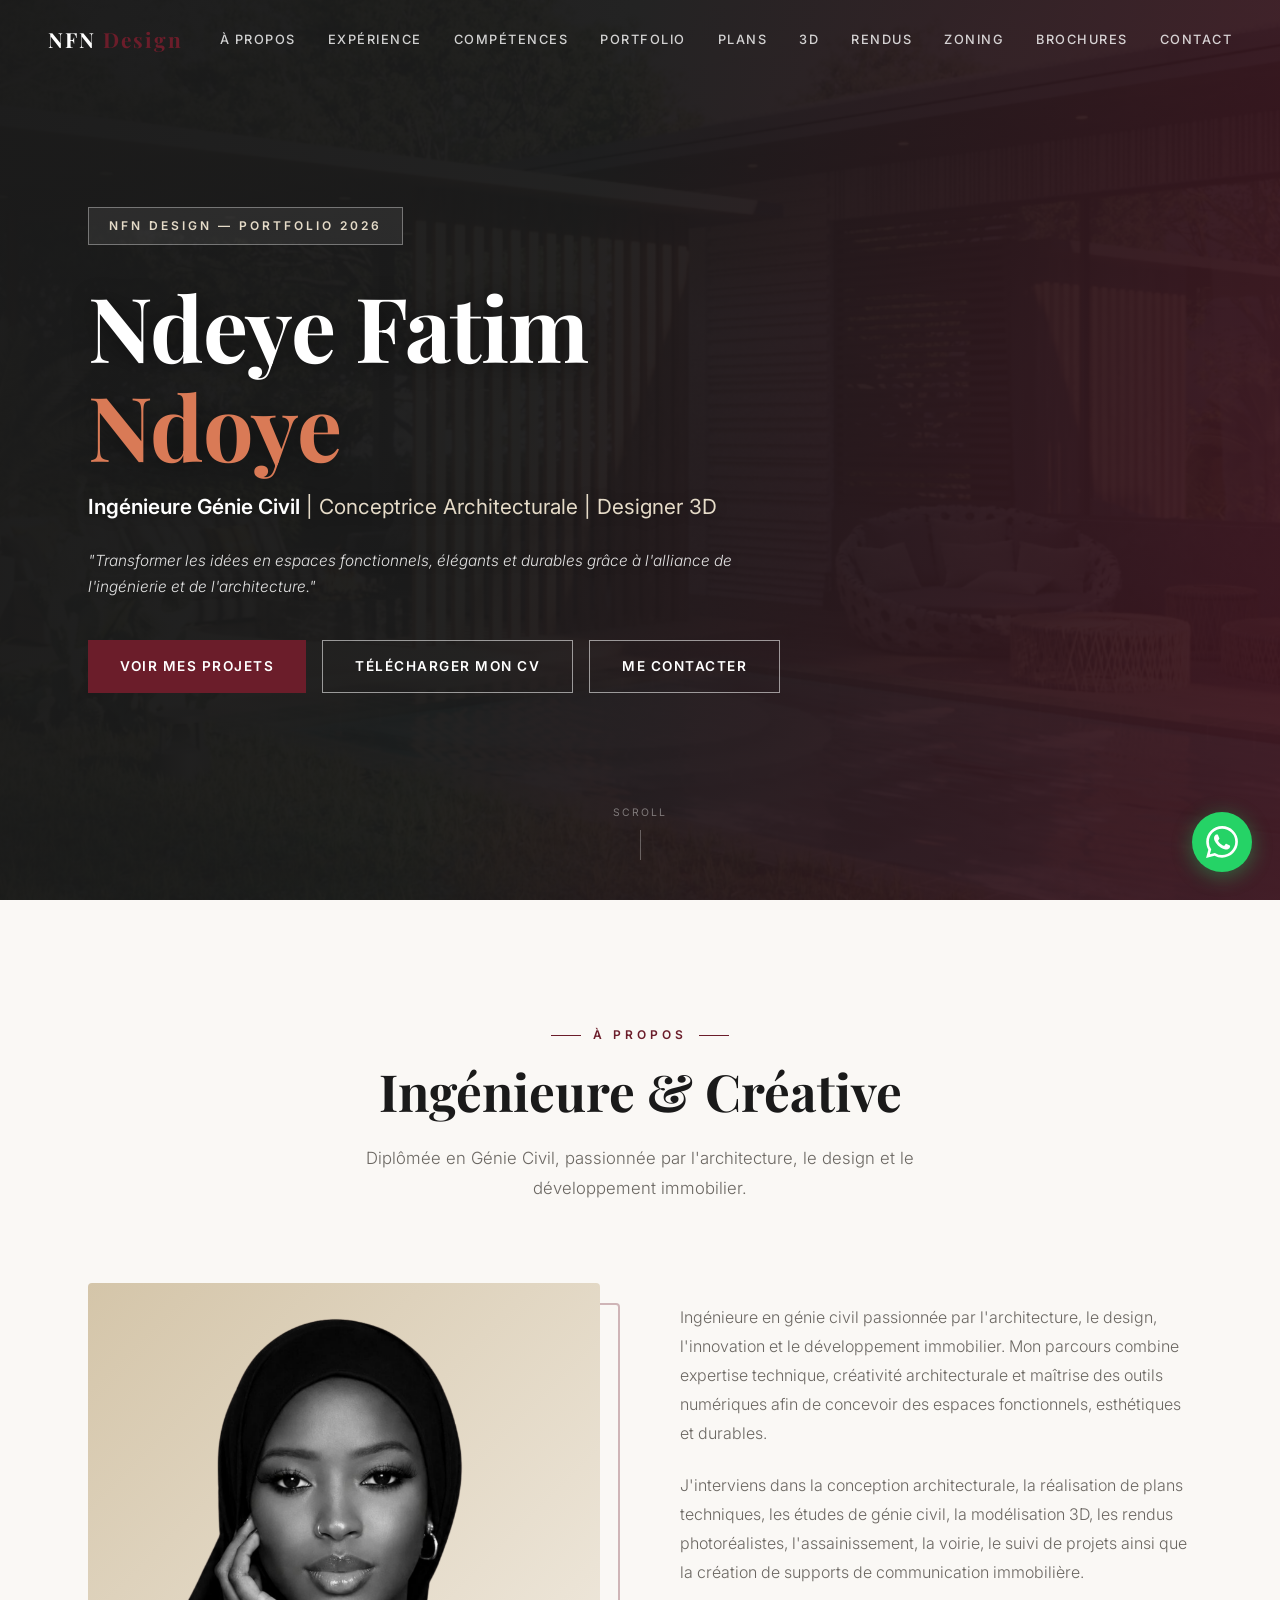
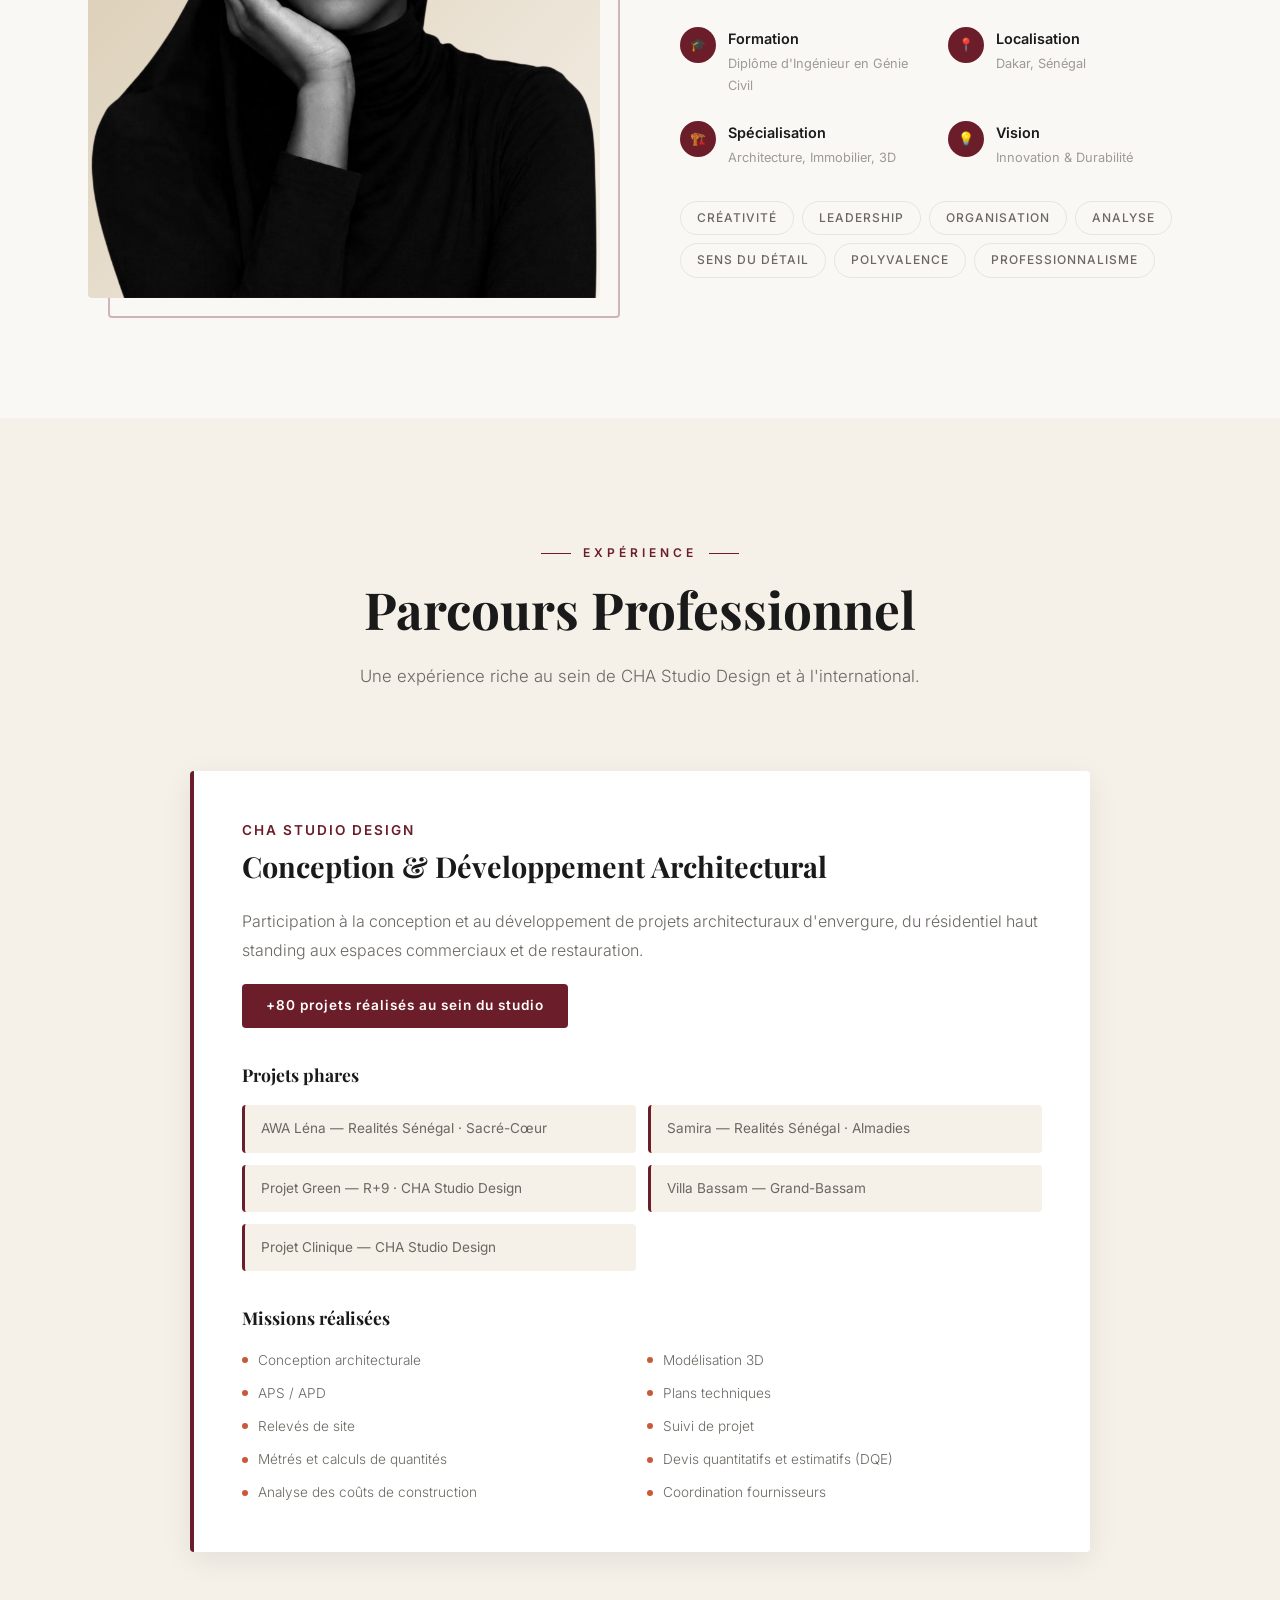
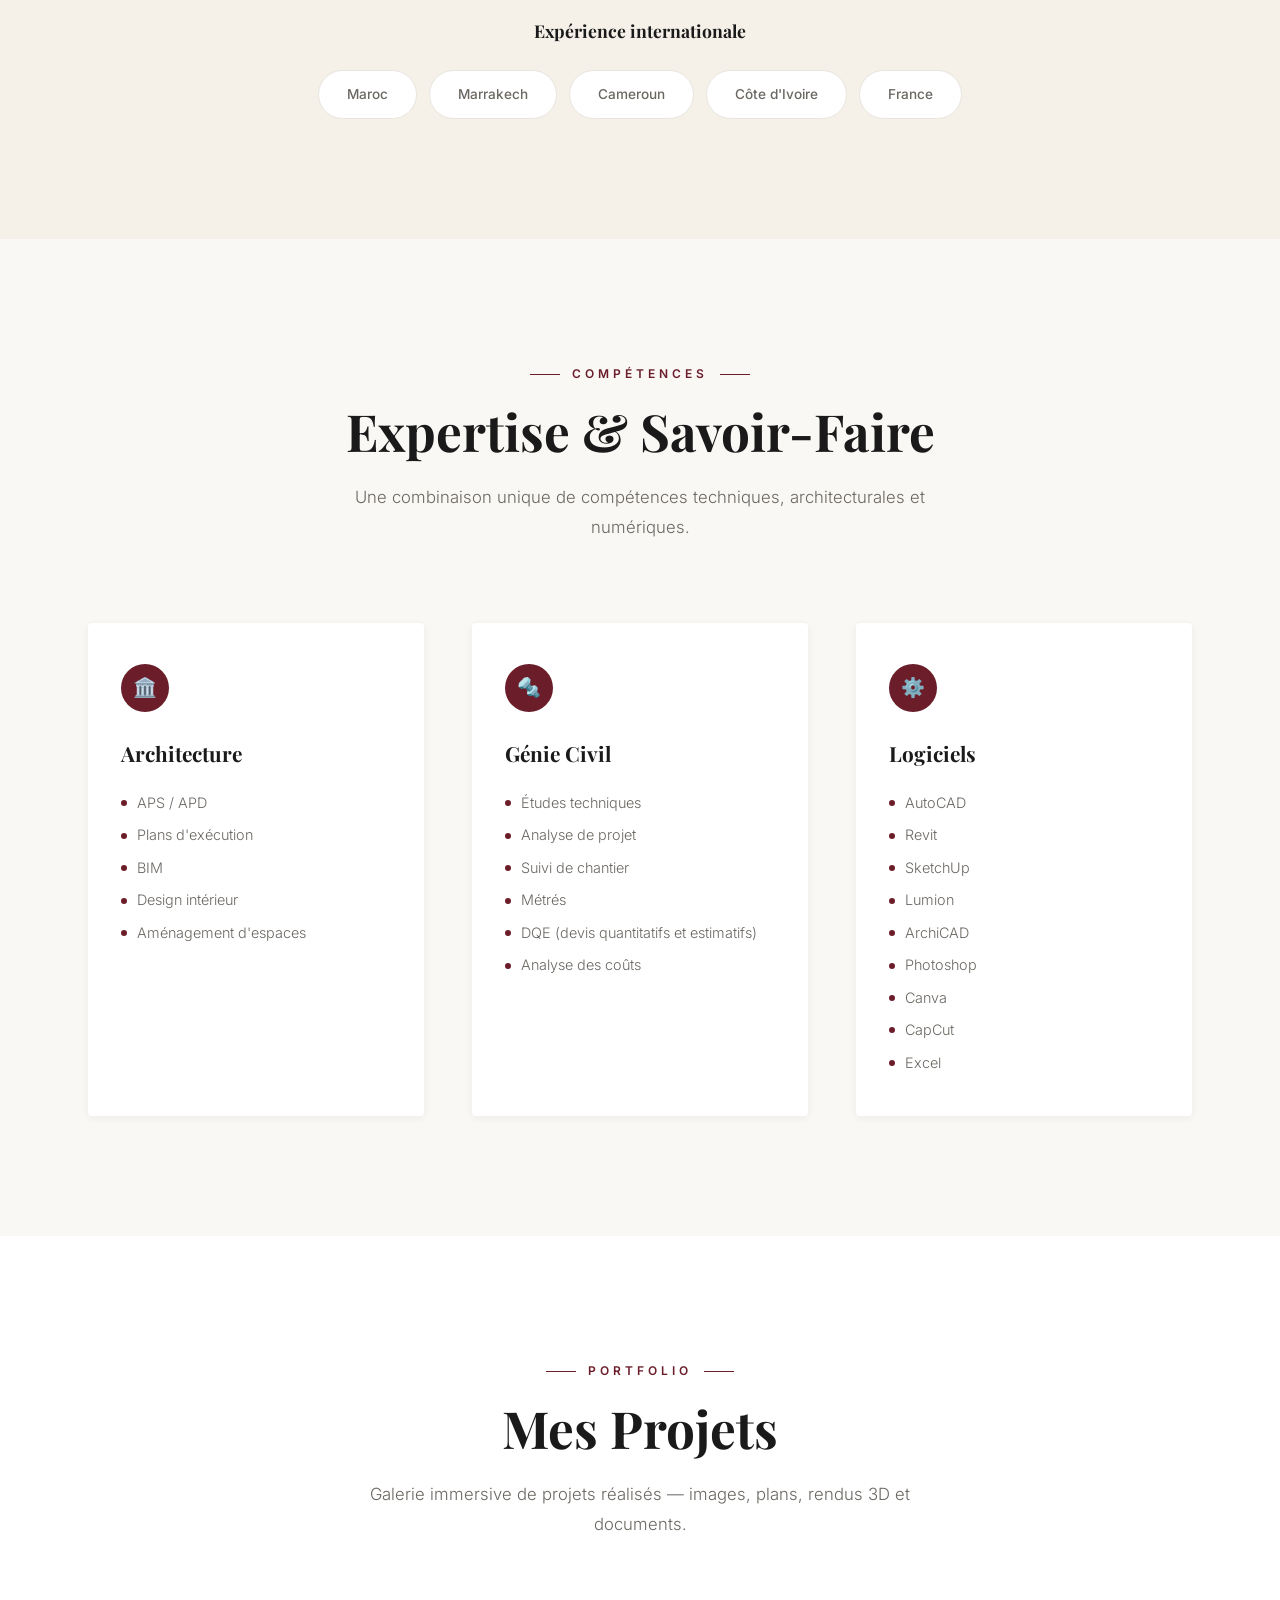
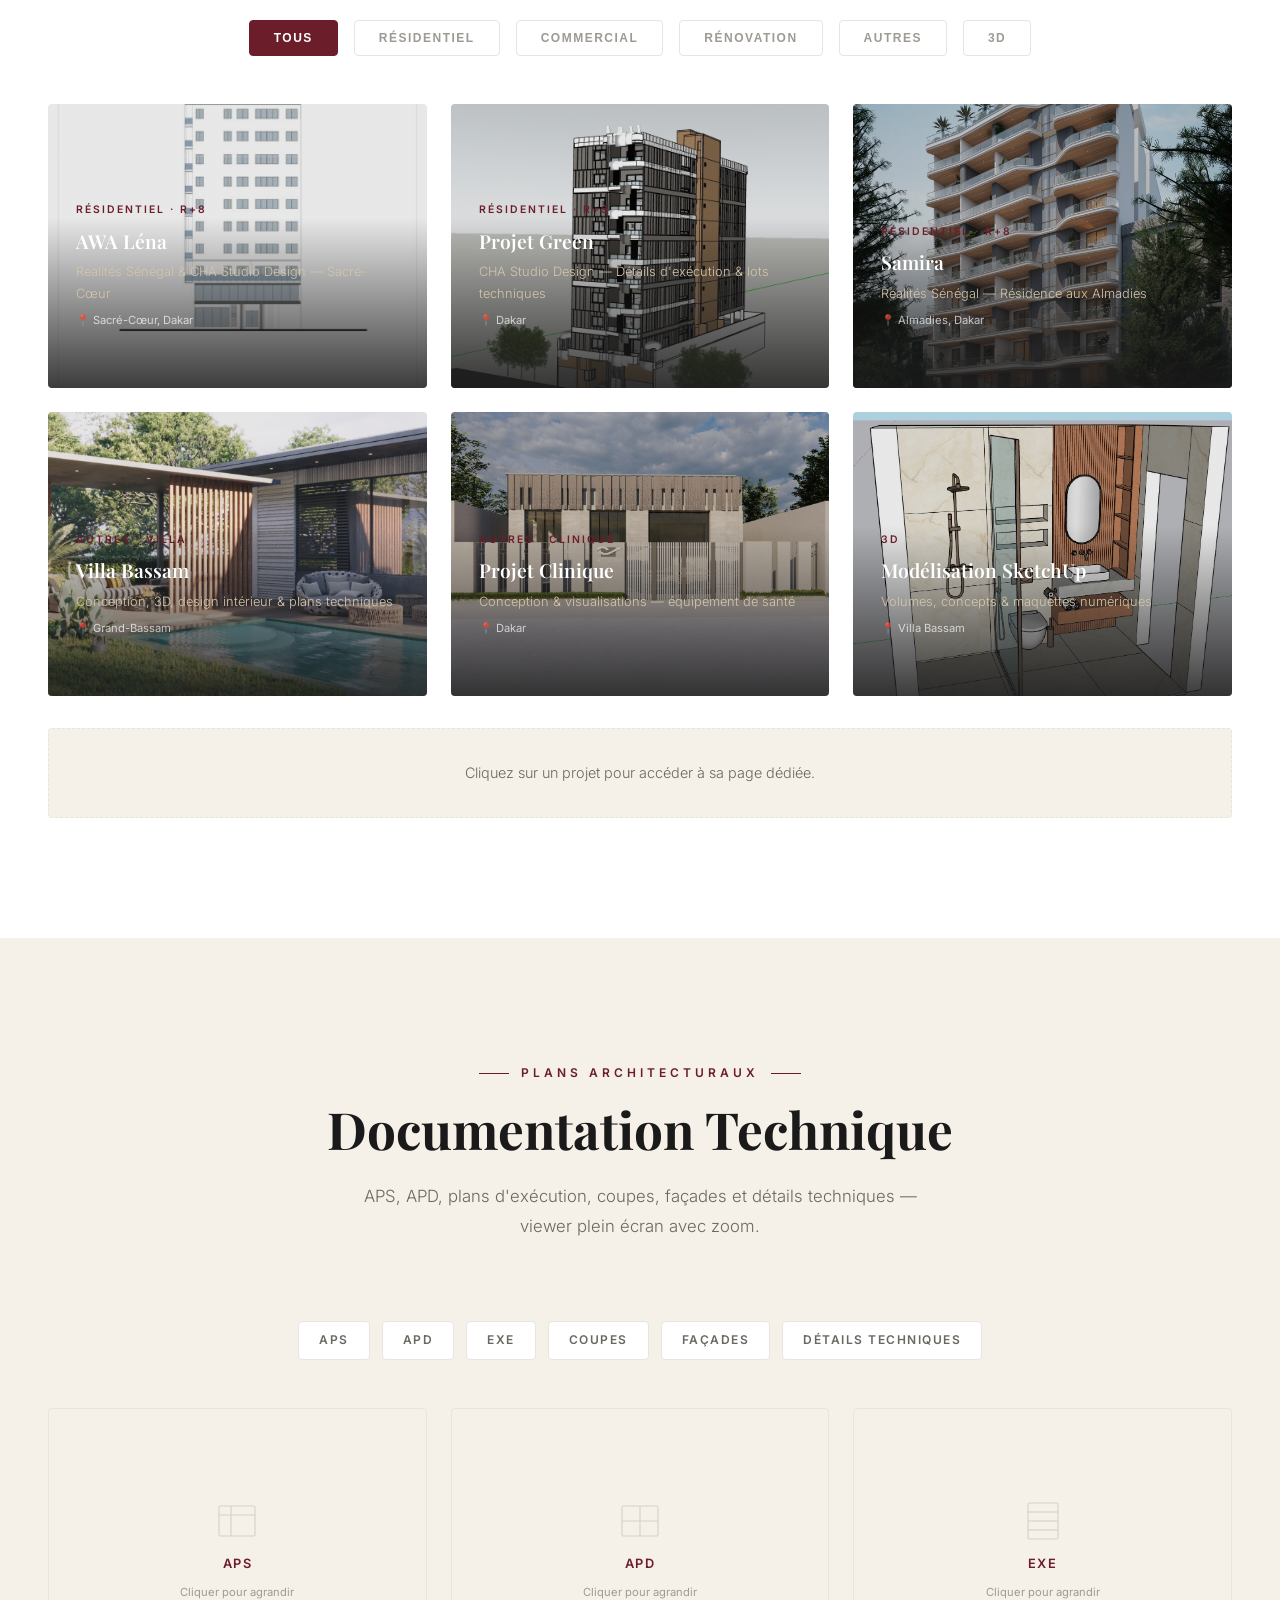
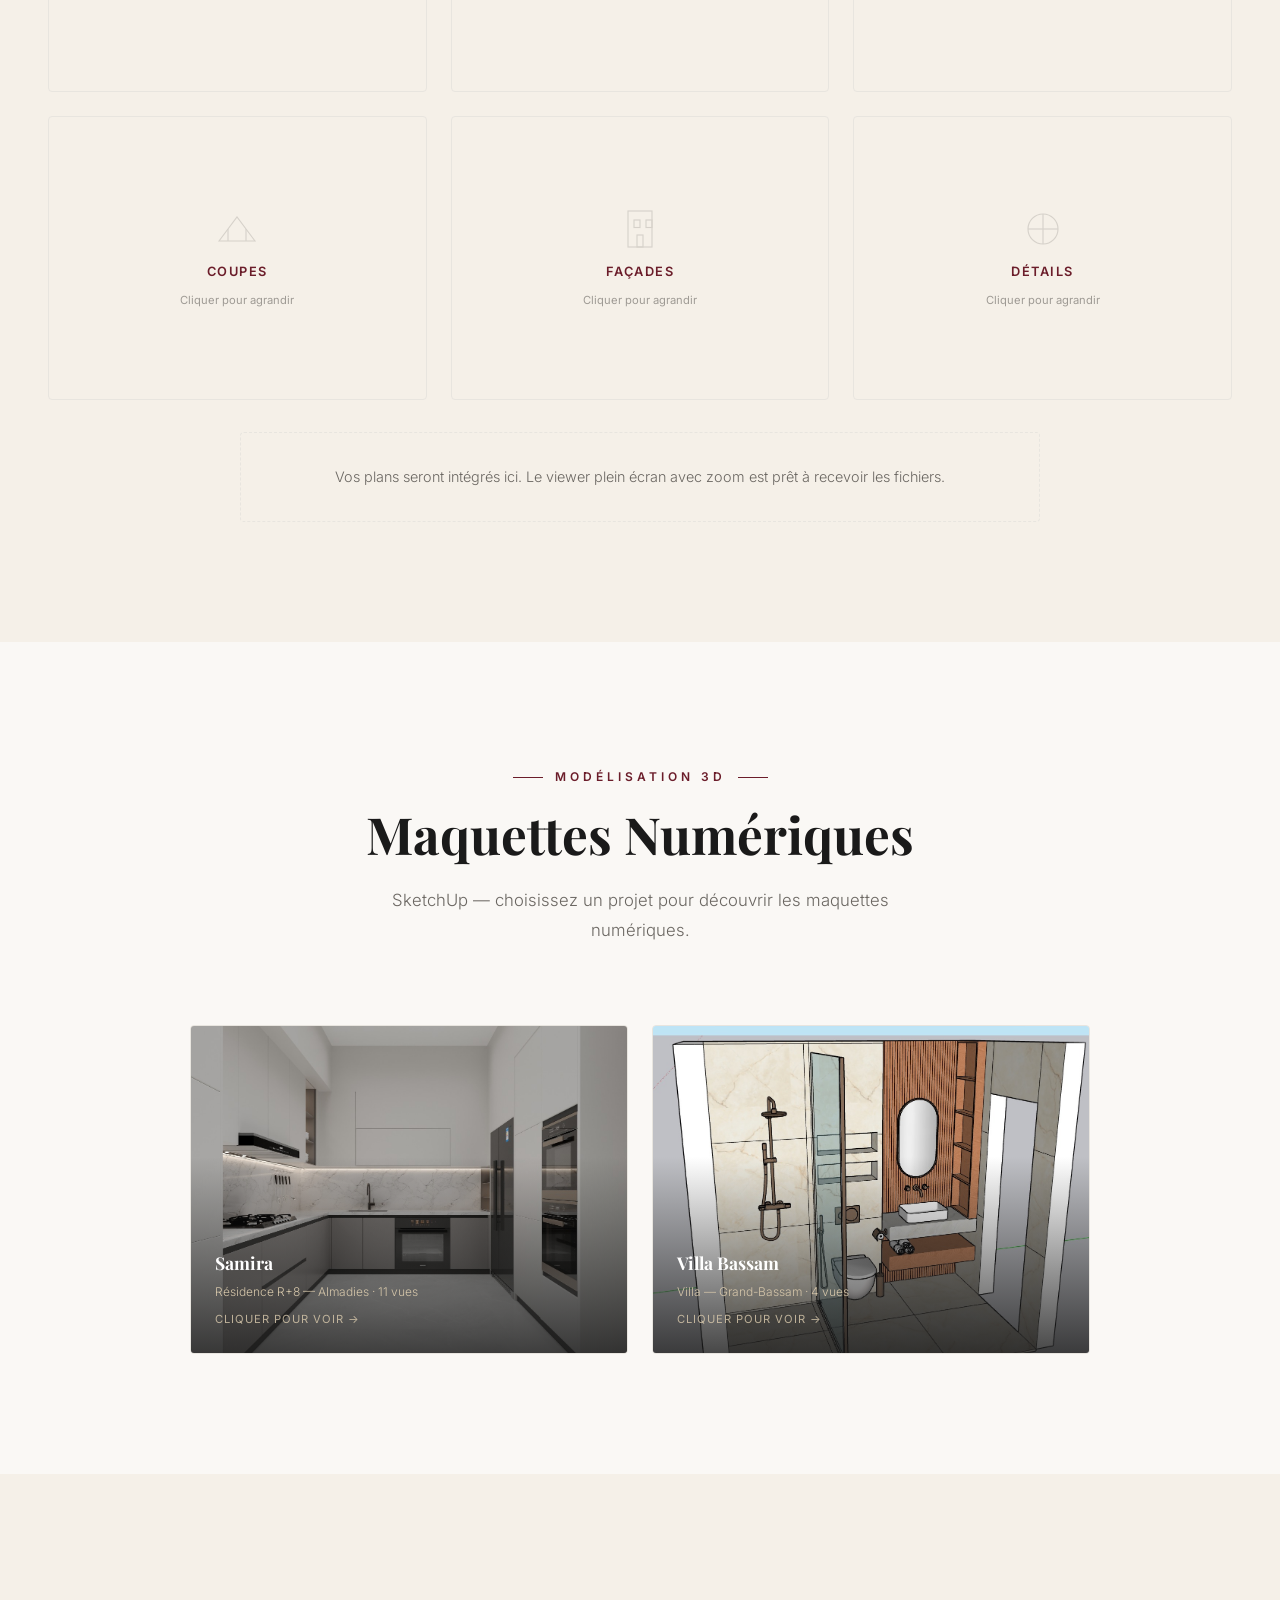
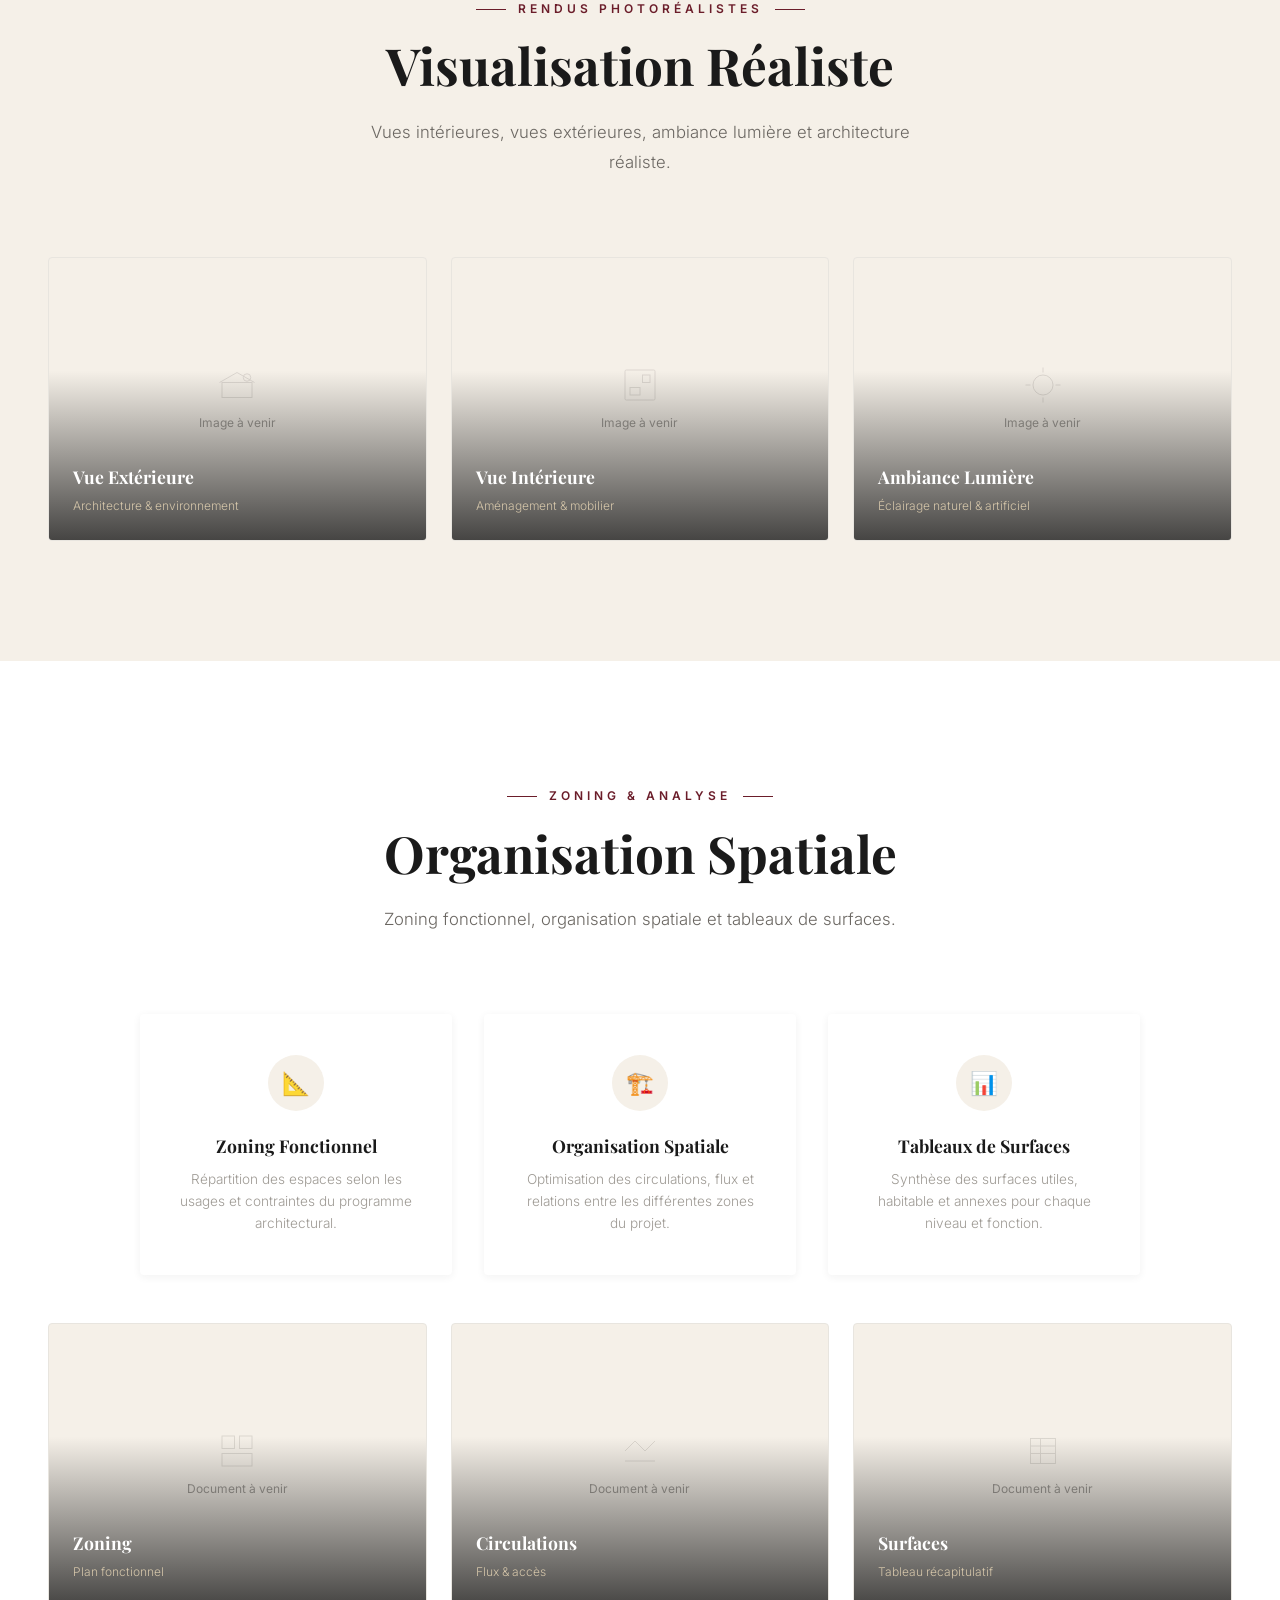
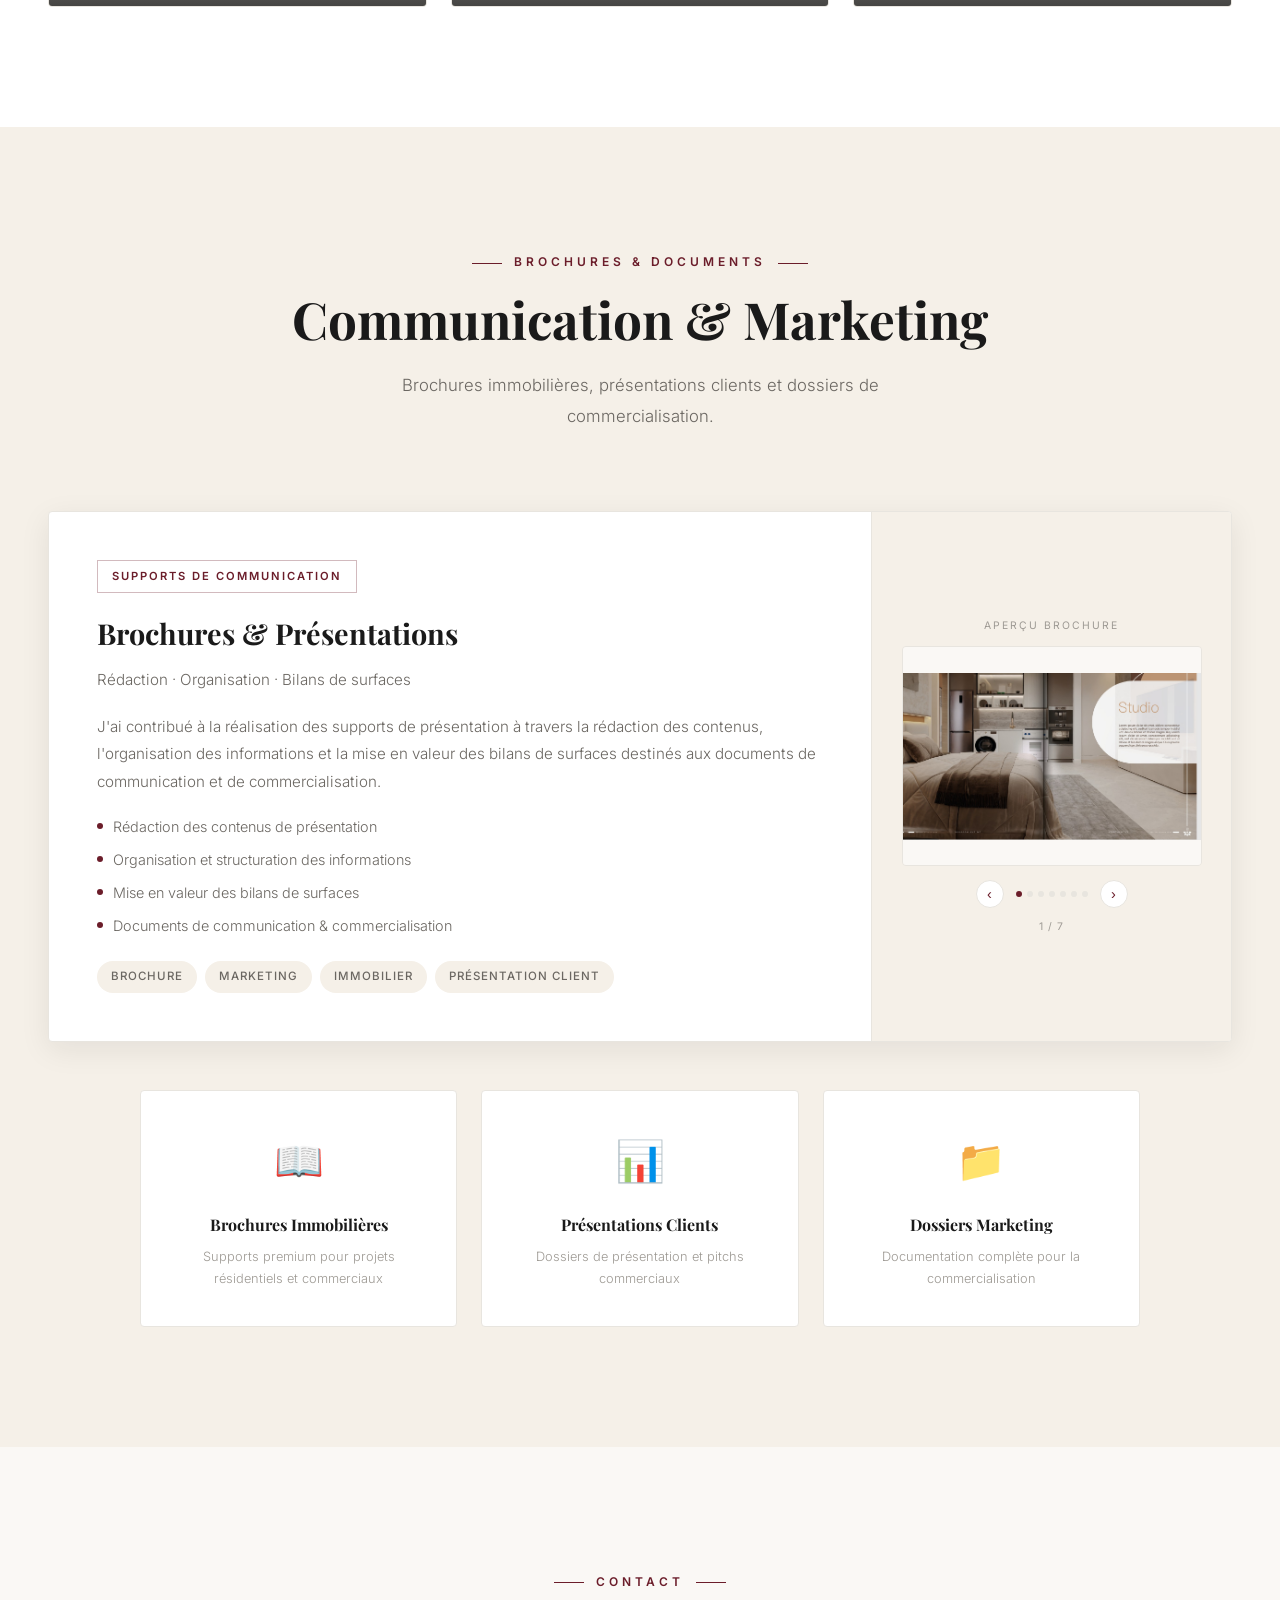
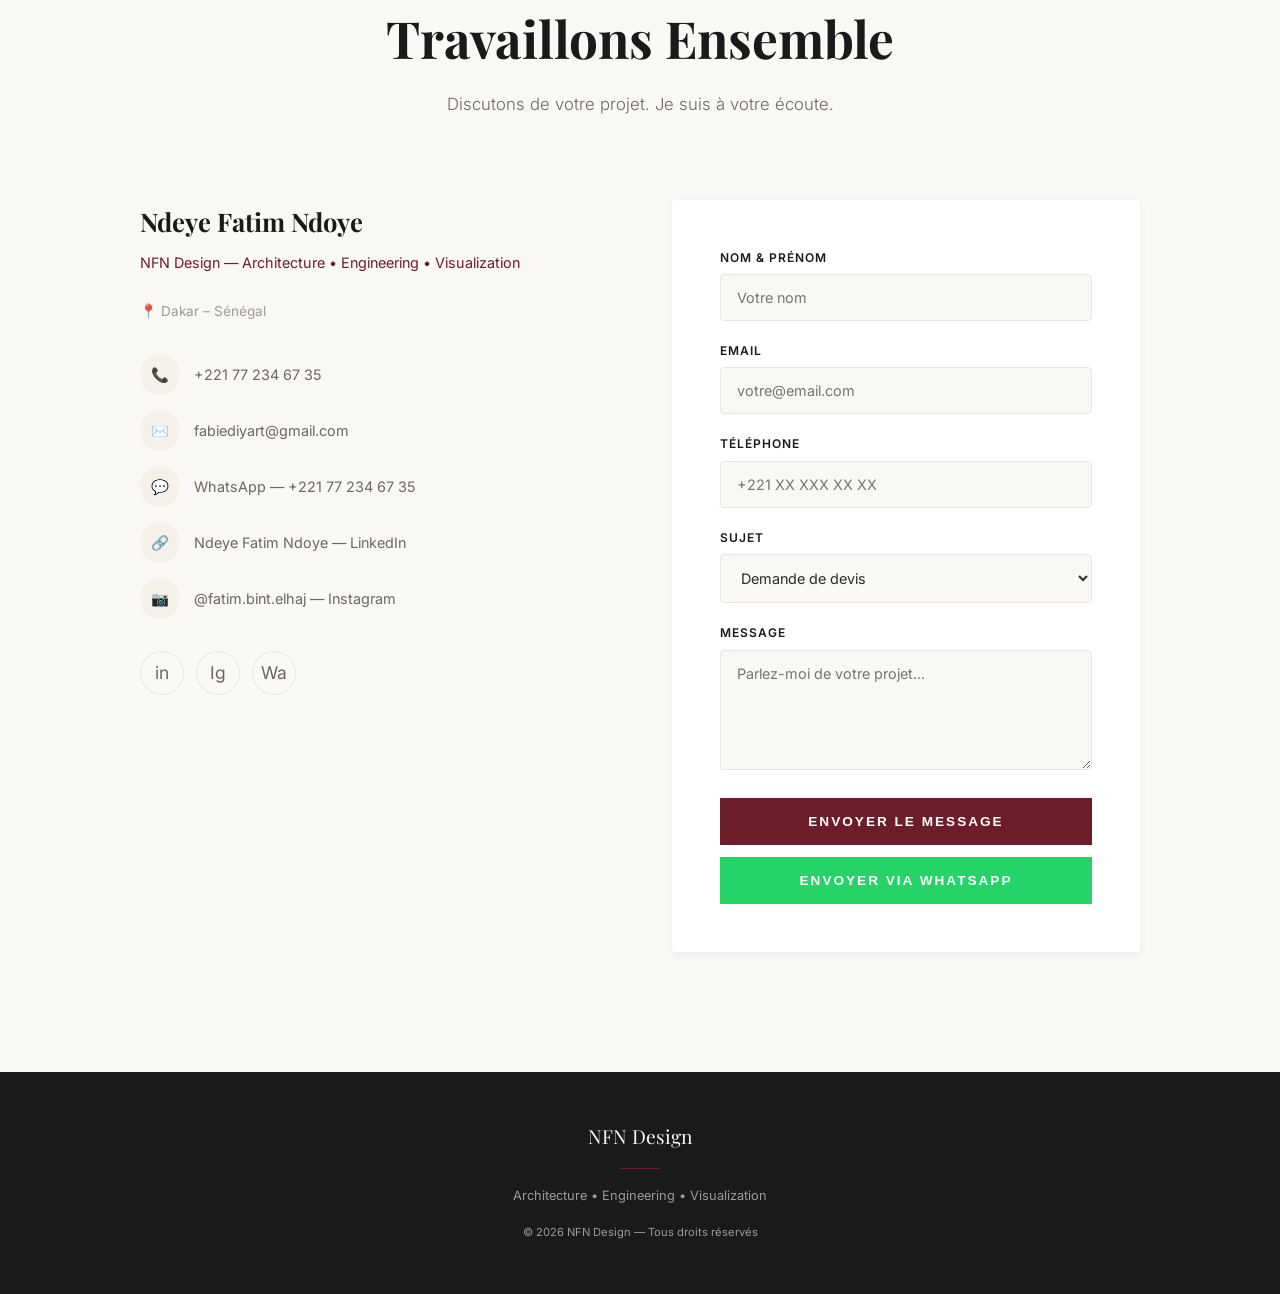
==== index.html @ b58ae5bc "Add NFN Design portfolio site with project pages and assets. Co-authored-by: Cursor <cursoragent@cur" ====
<!DOCTYPE html>
<html lang="fr">
<head>
<meta charset="UTF-8">
<meta name="viewport" content="width=device-width, initial-scale=1.0">
<title>NFN Design | Ndeye Fatim Ndoye — Architecture • Engineering • Visualization</title>
<meta name="description" content="NFN Design — Portfolio de Ndeye Fatim Ndoye, Ingénieure Génie Civil & Conceptrice Architecturale. CHA Studio Design, modélisation 3D, plans techniques et visualisation. Dakar, Sénégal.">
<link rel="preconnect" href="https://fonts.googleapis.com">
<link rel="preconnect" href="https://fonts.gstatic.com" crossorigin>
<link href="https://fonts.googleapis.com/css2?family=Playfair+Display:ital,wght@0,400;0,600;0,700;1,400&family=Inter:wght@300;400;500;600;700&family=JetBrains+Mono:wght@300;400&display=swap" rel="stylesheet">
<style>
*, *::before, *::after { margin: 0; padding: 0; box-sizing: border-box; }
:root {
  --bordeaux: #6B1D2A;
  --bordeaux-dark: #4A1320;
  --bordeaux-light: #8A2A3A;
  --terracotta: #C75B39;
  --terracotta-light: #D97A56;
  --sand: #D4C5A9;
  --sand-light: #E5DBC8;
  --beige: #F5F0E8;
  --beige-light: #FDFBF7;
  --off-white: #FAF8F5;
  --gray-light: #E8E5DF;
  --gray: #9E9A94;
  --gray-dark: #6B6762;
  --black: #1A1A1A;
  --black-light: #2A2A2A;
  --white: #FFFFFF;
  --font-serif: 'Playfair Display', Georgia, serif;
  --font-sans: 'Inter', -apple-system, BlinkMacSystemFont, 'Segoe UI', sans-serif;
  --font-mono: 'JetBrains Mono', monospace;
  --transition: 0.4s cubic-bezier(0.25, 0.46, 0.45, 0.94);
  --shadow-sm: 0 2px 8px rgba(26,26,26,0.06);
  --shadow-md: 0 8px 30px rgba(26,26,26,0.08);
  --shadow-lg: 0 20px 60px rgba(26,26,26,0.12);
  --shadow-xl: 0 30px 80px rgba(26,26,26,0.15);
}
html { scroll-behavior: smooth; }
body {
  font-family: var(--font-sans);
  color: var(--black-light);
  background: var(--off-white);
  line-height: 1.7;
  overflow-x: hidden;
  -webkit-font-smoothing: antialiased;
  -moz-osx-font-smoothing: grayscale;
}
::selection { background: var(--bordeaux); color: var(--white); }
img { max-width: 100%; height: auto; display: block; }
a { text-decoration: none; color: inherit; }
ul { list-style: none; }

/* PRELOADER */
.preloader {
  position: fixed; inset: 0; z-index: 9999;
  background: var(--off-white);
  display: flex; align-items: center; justify-content: center;
  transition: opacity 0.8s ease, visibility 0.8s ease;
}
.preloader.hidden { opacity: 0; visibility: hidden; }
.preloader-inner { text-align: center; }
.preloader-line {
  width: 60px; height: 2px; background: var(--bordeaux);
  margin: 16px auto 0; animation: preloaderWidth 1.2s ease-in-out infinite;
}
@keyframes preloaderWidth {
  0%, 100% { width: 30px; opacity: 0.4; }
  50% { width: 80px; opacity: 1; }
}
.preloader-text {
  font-family: var(--font-serif);
  font-size: 1.2rem; color: var(--bordeaux);
  letter-spacing: 4px; text-transform: uppercase;
}

/* NAV */
.nav {
  position: fixed; top: 0; left: 0; right: 0; z-index: 1000;
  padding: 0 48px;
  transition: all var(--transition);
  height: 80px; display: flex; align-items: center;
  justify-content: space-between;
}
.nav.scrolled { background: rgba(250,248,245,0.95); backdrop-filter: blur(20px); -webkit-backdrop-filter: blur(20px); box-shadow: var(--shadow-sm); height: 64px; }
.nav.scrolled .nav-logo { color: var(--bordeaux); }
.nav.scrolled .nav-link { color: var(--black-light); }
.nav.scrolled .nav-link:hover { color: var(--bordeaux); }
.nav-logo {
  font-family: var(--font-serif);
  font-size: 1.3rem; font-weight: 700;
  color: var(--white); letter-spacing: 2px;
  transition: color var(--transition);
}
.nav-logo span { color: var(--bordeaux); }
.nav-links { display: flex; align-items: center; gap: 32px; }
.nav-link {
  font-size: 0.8rem; font-weight: 500; text-transform: uppercase;
  letter-spacing: 1.5px; color: rgba(255,255,255,0.8);
  transition: color var(--transition);
  position: relative;
}
.nav-link::after {
  content: ''; position: absolute; bottom: -4px; left: 0;
  width: 0; height: 1px; background: var(--bordeaux);
  transition: width var(--transition);
}
.nav-link:hover { color: var(--white); }
.nav-link:hover::after { width: 100%; }
.nav-toggle {
  display: none; flex-direction: column; gap: 5px;
  cursor: pointer; background: none; border: none; padding: 4px;
}
.nav-toggle span {
  width: 24px; height: 2px; background: var(--white);
  transition: all var(--transition); display: block;
}
.nav.scrolled .nav-toggle span { background: var(--black); }

/* HERO */
.hero {
  position: relative; min-height: 100vh;
  display: flex; align-items: center;
  overflow: hidden;
  background: var(--black);
}
.hero-bg {
  position: absolute; inset: 0;
  background: url('images/autres%20projets/Villa%20Bassam/rendu-7.jpeg') center/cover no-repeat;
  opacity: 0.22;
  transform: scale(1.05);
  animation: heroZoom 20s ease-in-out infinite alternate;
}
@keyframes heroZoom {
  0% { transform: scale(1.05); }
  100% { transform: scale(1.15); }
}
.hero-overlay {
  position: absolute; inset: 0;
  background:
    linear-gradient(105deg, rgba(26,26,26,0.94) 0%, rgba(26,26,26,0.82) 42%, rgba(74,19,32,0.72) 100%);
}
.hero-content {
  position: relative; z-index: 2;
  padding: 0 48px; max-width: 1200px; margin: 0 auto;
  width: 100%;
}
.hero-text-panel {
  max-width: 820px;
  padding: 48px 0;
}
.hero-badge {
  display: inline-block;
  font-size: 0.75rem; font-weight: 600; text-transform: uppercase;
  letter-spacing: 3px; color: var(--sand-light);
  border: 1px solid rgba(255,255,255,0.35);
  background: rgba(255,255,255,0.08);
  padding: 8px 20px; margin-bottom: 32px;
  opacity: 0; transform: translateY(30px);
  animation: fadeUp 0.8s ease forwards 0.3s;
}
.hero-name {
  font-family: var(--font-serif);
  font-size: clamp(3rem, 7vw, 6rem);
  font-weight: 700; color: var(--white);
  line-height: 1.1; margin-bottom: 16px;
  opacity: 0; transform: translateY(30px);
  animation: fadeUp 0.8s ease forwards 0.5s;
  letter-spacing: -1px;
  text-shadow: 0 2px 24px rgba(0,0,0,0.45);
}
.hero-name span { color: var(--terracotta-light); }
.hero-title {
  font-size: clamp(1rem, 2vw, 1.3rem);
  font-weight: 400; color: var(--sand-light);
  line-height: 1.6; margin-bottom: 24px;
  max-width: 700px;
  opacity: 0; transform: translateY(30px);
  animation: fadeUp 0.8s ease forwards 0.7s;
  text-shadow: 0 1px 12px rgba(0,0,0,0.35);
}
.hero-title strong { color: var(--white); font-weight: 600; }
.hero-tagline {
  font-size: clamp(0.9rem, 1.2vw, 1.05rem);
  font-weight: 300; color: rgba(255,255,255,0.88);
  font-style: italic;
  max-width: 650px; margin-bottom: 40px;
  line-height: 1.7;
  opacity: 0; transform: translateY(30px);
  animation: fadeUp 0.8s ease forwards 0.9s;
  text-shadow: 0 1px 10px rgba(0,0,0,0.3);
}
.hero-buttons {
  display: flex; gap: 16px; flex-wrap: wrap;
  opacity: 0; transform: translateY(30px);
  animation: fadeUp 0.8s ease forwards 1.1s;
}
.btn {
  display: inline-flex; align-items: center; gap: 8px;
  padding: 14px 32px; font-size: 0.85rem;
  font-weight: 600; text-transform: uppercase;
  letter-spacing: 1.5px;
  border: none; cursor: pointer;
  transition: all var(--transition);
  position: relative; overflow: hidden;
}
.btn-primary {
  background: var(--bordeaux); color: var(--white);
}
.btn-primary:hover { background: var(--bordeaux-light); transform: translateY(-2px); box-shadow: 0 8px 25px rgba(107,29,42,0.3); }
.btn-outline {
  background: transparent; color: var(--white);
  border: 1px solid rgba(255,255,255,0.55);
}
.btn-outline:hover { border-color: var(--white); color: var(--white); background: rgba(255,255,255,0.12); transform: translateY(-2px); }
.btn-outline-light {
  background: transparent; color: var(--bordeaux);
  border: 1px solid var(--bordeaux);
}
.btn-outline-light:hover { background: var(--bordeaux); color: var(--white); transform: translateY(-2px); }
.hero-scroll {
  position: absolute; bottom: 40px; left: 50%; transform: translateX(-50%);
  z-index: 2; display: flex; flex-direction: column; align-items: center;
  gap: 8px; color: rgba(255,255,255,0.4);
  font-size: 0.65rem; text-transform: uppercase; letter-spacing: 2px;
  animation: bounceDown 2s ease-in-out infinite;
}
.hero-scroll-line { width: 1px; height: 30px; background: rgba(255,255,255,0.3); }
@keyframes bounceDown { 0%,100% { transform: translateX(-50%) translateY(0); } 50% { transform: translateX(-50%) translateY(8px); } }
@keyframes fadeUp { to { opacity: 1; transform: translateY(0); } }

/* SECTION BASE */
.section {
  padding: 120px 48px;
  max-width: 1200px; margin: 0 auto;
}
.section-dark {
  background: var(--black);
  max-width: 100%; padding: 120px 48px;
  color: var(--sand-light);
}
.section-beige {
  background: var(--beige);
  max-width: 100%; padding: 120px 48px;
}
.section-white { background: var(--white); max-width: 100%; padding: 120px 48px; }
.section-header {
  text-align: center; margin-bottom: 80px;
}
.section-label {
  display: inline-block;
  font-size: 0.75rem; font-weight: 600; text-transform: uppercase;
  letter-spacing: 4px; color: var(--bordeaux);
  margin-bottom: 16px;
}
.section-label::before { content: ''; display: inline-block; width: 30px; height: 1px; background: var(--bordeaux); margin-right: 12px; vertical-align: middle; }
.section-label::after { content: ''; display: inline-block; width: 30px; height: 1px; background: var(--bordeaux); margin-left: 12px; vertical-align: middle; }
.section-title {
  font-family: var(--font-serif);
  font-size: clamp(2rem, 4vw, 3.2rem);
  font-weight: 700; color: var(--black);
  margin-bottom: 20px; line-height: 1.2;
}
.section-dark .section-title { color: var(--off-white); }
.section-subtitle {
  font-size: 1.05rem; color: var(--gray-dark);
  max-width: 600px; margin: 0 auto; line-height: 1.8;
  font-weight: 300;
}
.section-dark .section-subtitle { color: var(--gray); }

/* ABOUT */
.about-grid {
  display: grid; grid-template-columns: 1fr 1fr;
  gap: 80px; align-items: center;
}
.about-image {
  position: relative;
}
.about-image-frame {
  position: relative; overflow: hidden;
  border-radius: 4px;
}
.about-image-frame::before {
  content: ''; display: block; padding-bottom: 120%;
  background: linear-gradient(135deg, var(--sand), var(--beige));
}
.about-image-placeholder {
  position: absolute; inset: 0;
  display: flex; align-items: center; justify-content: center;
  flex-direction: column; gap: 8px;
  color: var(--bordeaux);
  font-family: var(--font-serif);
  font-size: 1.5rem; font-weight: 600;
  text-align: center;
}
.about-image-placeholder svg { width: 64px; height: 64px; opacity: 0.3; margin-bottom: 12px; }
.about-image-photo {
  position: absolute; inset: 0;
  width: 100%; height: 100%;
  object-fit: cover; object-position: top center;
  display: block;
}
.about-image-border {
  position: absolute; top: 20px; left: 20px;
  right: -20px; bottom: -20px;
  border: 2px solid var(--bordeaux);
  border-radius: 4px; z-index: -1;
  opacity: 0.3;
}
.about-content { max-width: 540px; }
.about-text {
  font-size: 1rem; color: var(--gray-dark);
  line-height: 1.8; margin-bottom: 24px;
  font-weight: 300;
}
.about-details {
  display: grid; grid-template-columns: 1fr 1fr;
  gap: 24px; margin-top: 40px;
}
.about-detail-item {
  display: flex; align-items: flex-start; gap: 12px;
}
.about-detail-icon {
  width: 36px; height: 36px; min-width: 36px;
  display: flex; align-items: center; justify-content: center;
  background: var(--bordeaux); color: var(--white);
  border-radius: 50%; font-size: 0.8rem;
}
.about-detail-text h4 {
  font-size: 0.9rem; font-weight: 600;
  color: var(--black); margin-bottom: 2px;
}
.about-detail-text p { font-size: 0.8rem; color: var(--gray); }
.about-qualities {
  display: flex; flex-wrap: wrap; gap: 8px;
  margin-top: 32px;
}
.quality-tag {
  padding: 6px 16px; font-size: 0.75rem;
  font-weight: 500; text-transform: uppercase;
  letter-spacing: 1px;
  border: 1px solid var(--gray-light);
  border-radius: 20px; color: var(--gray-dark);
  transition: all var(--transition);
}
.quality-tag:hover { border-color: var(--bordeaux); color: var(--bordeaux); }

/* SKILLS */
.skills-grid {
  display: grid; grid-template-columns: 1fr 1fr 1fr;
  gap: 48px;
}
.skill-category {
  background: var(--white);
  padding: 40px 32px;
  border-radius: 4px;
  box-shadow: var(--shadow-sm);
  transition: all var(--transition);
  border: 1px solid transparent;
}
.skill-category:hover { box-shadow: var(--shadow-md); border-color: var(--gray-light); transform: translateY(-4px); }
.skill-category-icon {
  width: 48px; height: 48px;
  display: flex; align-items: center; justify-content: center;
  background: var(--bordeaux); color: var(--white);
  border-radius: 50%; margin-bottom: 24px;
  font-size: 1.2rem;
}
.skill-category h3 {
  font-family: var(--font-serif);
  font-size: 1.3rem; color: var(--black);
  margin-bottom: 20px;
}
.skill-list { display: flex; flex-direction: column; gap: 8px; }
.skill-item {
  display: flex; align-items: center; gap: 10px;
  font-size: 0.9rem; color: var(--gray-dark);
  font-weight: 300;
}
.skill-item::before {
  content: ''; width: 6px; height: 6px;
  background: var(--bordeaux); border-radius: 50%;
  min-width: 6px;
}
.skill-bar-group { margin-top: 16px; }
.skill-bar-label {
  display: flex; justify-content: space-between;
  font-size: 0.8rem; margin-bottom: 6px;
  color: var(--gray-dark);
}
.skill-bar-track {
  height: 3px; background: var(--gray-light);
  border-radius: 2px; overflow: hidden;
}
.skill-bar-fill {
  height: 100%; background: var(--bordeaux);
  border-radius: 2px; width: 0;
  transition: width 1.2s cubic-bezier(0.25,0.46,0.45,0.94);
}

/* EXPERIENCE TIMELINE */
.timeline {
  position: relative; max-width: 800px; margin: 0 auto;
}
.timeline::before {
  content: ''; position: absolute; left: 24px; top: 0;
  bottom: 0; width: 1px; background: var(--gray-light);
}
.timeline-item {
  position: relative; padding-left: 64px;
  padding-bottom: 48px;
  opacity: 0; transform: translateY(20px);
  transition: all 0.6s ease;
}
.timeline-item.visible { opacity: 1; transform: translateY(0); }
.timeline-item:last-child { padding-bottom: 0; }
.timeline-dot {
  position: absolute; left: 16px; top: 4px;
  width: 16px; height: 16px;
  border-radius: 50%;
  background: var(--white);
  border: 3px solid var(--bordeaux);
  z-index: 2;
}
.timeline-dot::after {
  content: ''; position: absolute; inset: 3px;
  border-radius: 50%; background: var(--bordeaux);
  transform: scale(0); transition: transform 0.4s ease;
}
.timeline-item.visible .timeline-dot::after { transform: scale(1); }
.timeline-content {
  background: var(--white); padding: 24px 32px;
  border-radius: 4px; box-shadow: var(--shadow-sm);
  transition: box-shadow var(--transition);
}
.timeline-content:hover { box-shadow: var(--shadow-md); }
.timeline-content h3 {
  font-family: var(--font-serif);
  font-size: 1.1rem; color: var(--black);
  margin-bottom: 4px;
}
.timeline-content p {
  font-size: 0.9rem; color: var(--gray);
  font-weight: 300;
}

/* SERVICES */
.services-grid {
  display: grid; grid-template-columns: 1fr 1fr;
  gap: 32px;
}
.service-card {
  background: var(--white);
  padding: 40px 36px;
  border-radius: 4px;
  box-shadow: var(--shadow-sm);
  transition: all var(--transition);
  position: relative; overflow: hidden;
  border: 1px solid transparent;
}
.service-card::before {
  content: ''; position: absolute; top: 0; left: 0;
  width: 3px; height: 0; background: var(--bordeaux);
  transition: height 0.5s ease;
}
.service-card:hover { box-shadow: var(--shadow-md); border-color: var(--gray-light); transform: translateY(-4px); }
.service-card:hover::before { height: 100%; }
.service-card-icon {
  width: 44px; height: 44px;
  display: flex; align-items: center; justify-content: center;
  background: var(--beige); color: var(--bordeaux);
  border-radius: 50%; margin-bottom: 20px;
  font-size: 1.1rem;
}
.service-card h3 {
  font-family: var(--font-serif);
  font-size: 1.2rem; color: var(--black);
  margin-bottom: 16px;
}
.service-card ul {
  display: flex; flex-direction: column; gap: 8px;
}
.service-card ul li {
  font-size: 0.9rem; color: var(--gray-dark);
  font-weight: 300;
  display: flex; align-items: center; gap: 8px;
}
.service-card ul li::before {
  content: ''; width: 4px; height: 4px;
  background: var(--terracotta); border-radius: 50%;
}

/* PORTFOLIO FILTER */
.portfolio-filters {
  display: flex; justify-content: center; gap: 16px;
  margin-bottom: 48px; flex-wrap: wrap;
}
.portfolio-filter {
  padding: 10px 24px; font-size: 0.75rem;
  font-weight: 600; text-transform: uppercase;
  letter-spacing: 1.5px; border: none;
  background: transparent; color: var(--gray);
  cursor: pointer; transition: all var(--transition);
  border: 1px solid var(--gray-light); border-radius: 4px;
}
.portfolio-filter:hover { color: var(--bordeaux); border-color: var(--bordeaux); }
.portfolio-filter.active {
  background: var(--bordeaux); color: var(--white);
  border-color: var(--bordeaux);
}
.portfolio-grid {
  display: grid; grid-template-columns: 1fr 1fr 1fr;
  gap: 24px;
}
.portfolio-item {
  position: relative; overflow: hidden;
  border-radius: 4px; cursor: pointer;
  aspect-ratio: 4/3;
  transition: all var(--transition);
}
.portfolio-item:hover { transform: translateY(-4px); box-shadow: var(--shadow-lg); }
.portfolio-item-bg {
  position: absolute; inset: 0;
  background-size: cover; background-position: center;
  transition: transform 0.6s ease;
}
.portfolio-item:hover .portfolio-item-bg { transform: scale(1.08); }
.portfolio-item-overlay {
  position: absolute; inset: 0;
  background: linear-gradient(to top, rgba(26,26,26,0.85) 0%, rgba(26,26,26,0.1) 60%);
  display: flex; flex-direction: column;
  justify-content: flex-end; padding: 28px;
  transition: opacity var(--transition);
}
.portfolio-item-category {
  font-size: 0.65rem; font-weight: 600; text-transform: uppercase;
  letter-spacing: 2px; color: var(--bordeaux);
  margin-bottom: 6px;
}
.portfolio-item-title {
  font-family: var(--font-serif);
  font-size: 1.2rem; color: var(--white);
  font-weight: 600;
}
.portfolio-item-desc {
  font-size: 0.8rem; color: var(--sand);
  font-weight: 300; margin-top: 4px;
}
.portfolio-item.hidden { display: none; }
a.portfolio-item { display: block; color: inherit; }
.portfolio-item-cta {
  display: inline-block; margin-top: 12px;
  font-size: 0.65rem; font-weight: 600; text-transform: uppercase;
  letter-spacing: 2px; color: var(--sand-light);
  opacity: 0; transform: translateY(6px);
  transition: all var(--transition);
}
.portfolio-item:hover .portfolio-item-cta { opacity: 1; transform: translateY(0); }
.portfolio-item-location {
  font-size: 0.7rem; color: rgba(255,255,255,0.7);
  margin-top: 6px; display: flex; align-items: center; gap: 4px;
}
.portfolio-placeholder-note {
  text-align: center; padding: 32px;
  background: var(--beige); border-radius: 4px;
  color: var(--gray-dark); font-size: 0.9rem; font-weight: 300;
  margin-top: 32px; border: 1px dashed var(--gray-light);
}

/* EXPERIENCE STUDIO */
.experience-studio {
  max-width: 900px; margin: 0 auto 64px;
  background: var(--white); padding: 48px;
  border-radius: 4px; box-shadow: var(--shadow-md);
  border-left: 4px solid var(--bordeaux);
}
.experience-studio-header { margin-bottom: 32px; }
.experience-studio-header h3 {
  font-family: var(--font-serif);
  font-size: 1.8rem; color: var(--black); margin-bottom: 8px;
}
.experience-studio-header .studio-role {
  font-size: 0.85rem; color: var(--bordeaux);
  text-transform: uppercase; letter-spacing: 2px; font-weight: 600;
}
.experience-studio-header p {
  font-size: 1rem; color: var(--gray-dark);
  font-weight: 300; line-height: 1.8; margin-top: 16px;
}
.experience-highlight {
  display: inline-block; margin-top: 20px;
  padding: 10px 24px; background: var(--bordeaux);
  color: var(--white); font-size: 0.85rem; font-weight: 600;
  letter-spacing: 1px; border-radius: 4px;
}
.experience-subtitle {
  font-family: var(--font-serif);
  font-size: 1.1rem; color: var(--black);
  margin: 32px 0 16px;
}
.experience-projects-list {
  display: grid; grid-template-columns: 1fr 1fr;
  gap: 12px; margin-bottom: 32px;
}
.experience-project-tag {
  padding: 12px 16px; background: var(--beige);
  font-size: 0.85rem; color: var(--gray-dark);
  border-radius: 4px; border-left: 3px solid var(--bordeaux);
}
.experience-missions {
  display: grid; grid-template-columns: 1fr 1fr;
  gap: 10px;
}
.experience-mission-item {
  display: flex; align-items: center; gap: 10px;
  font-size: 0.85rem; color: var(--gray-dark); font-weight: 300;
}
.experience-mission-item::before {
  content: ''; width: 6px; height: 6px;
  background: var(--terracotta); border-radius: 50%; min-width: 6px;
}
.international-section {
  max-width: 900px; margin: 0 auto; text-align: center;
}
.international-tags {
  display: flex; flex-wrap: wrap; justify-content: center; gap: 12px;
  margin-top: 24px;
}
.international-tag {
  padding: 12px 28px; background: var(--white);
  border: 1px solid var(--gray-light); border-radius: 30px;
  font-size: 0.85rem; font-weight: 500; color: var(--gray-dark);
  transition: all var(--transition);
}
.international-tag:hover {
  border-color: var(--bordeaux); color: var(--bordeaux);
  transform: translateY(-2px); box-shadow: var(--shadow-sm);
}

/* PLANS VIEWER */
.plans-categories {
  display: flex; justify-content: center; flex-wrap: wrap; gap: 12px;
  margin-bottom: 48px;
}
.plan-category-tag {
  padding: 8px 20px; font-size: 0.75rem; font-weight: 600;
  text-transform: uppercase; letter-spacing: 1.5px;
  background: var(--white); border: 1px solid var(--gray-light);
  border-radius: 4px; color: var(--gray-dark);
}
.plans-grid {
  display: grid; grid-template-columns: repeat(3, 1fr);
  gap: 24px; max-width: 1200px; margin: 0 auto;
}
.plan-thumb {
  position: relative; aspect-ratio: 4/3;
  background: var(--beige); border-radius: 4px;
  overflow: hidden; cursor: pointer;
  border: 1px solid var(--gray-light);
  transition: all var(--transition);
}
.plan-thumb:hover { transform: translateY(-4px); box-shadow: var(--shadow-md); border-color: var(--bordeaux); }
.plan-thumb-inner {
  position: absolute; inset: 0;
  display: flex; flex-direction: column;
  align-items: center; justify-content: center; gap: 8px;
  color: var(--gray); padding: 20px; text-align: center;
}
.plan-thumb-inner svg { width: 48px; height: 48px; opacity: 0.35; }
.plan-thumb-label {
  font-size: 0.8rem; font-weight: 600;
  text-transform: uppercase; letter-spacing: 1.5px;
  color: var(--bordeaux);
}
.plan-thumb-hint { font-size: 0.7rem; color: var(--gray); }

/* LIGHTBOX VIEWER */
.lightbox {
  position: fixed; inset: 0; z-index: 10000;
  background: rgba(26,26,26,0.95);
  display: flex; align-items: center; justify-content: center;
  opacity: 0; visibility: hidden;
  transition: opacity 0.4s ease, visibility 0.4s ease;
}
.lightbox.open { opacity: 1; visibility: visible; }
.lightbox-content {
  position: relative; max-width: 90vw; max-height: 85vh;
  overflow: auto; display: flex; align-items: center; justify-content: center;
}
.lightbox-img {
  max-width: 100%; max-height: 85vh;
  transform-origin: center center;
  transition: transform 0.3s ease;
  border-radius: 4px;
}
.lightbox-placeholder {
  width: 70vw; max-width: 800px; aspect-ratio: 16/10;
  background: var(--black-light); border-radius: 4px;
  display: flex; flex-direction: column;
  align-items: center; justify-content: center; gap: 16px;
  color: var(--gray); padding: 40px; text-align: center;
}
.lightbox-placeholder svg { width: 64px; height: 64px; opacity: 0.3; }
.lightbox-placeholder h4 {
  font-family: var(--font-serif); color: var(--off-white);
  font-size: 1.4rem;
}
.lightbox-close {
  position: absolute; top: 24px; right: 24px;
  width: 44px; height: 44px; border: none;
  background: rgba(255,255,255,0.1); color: var(--white);
  font-size: 1.5rem; cursor: pointer; border-radius: 50%;
  transition: background var(--transition);
  z-index: 10001;
}
.lightbox-close:hover { background: var(--bordeaux); }
.lightbox-controls {
  position: absolute; bottom: 32px; left: 50%;
  transform: translateX(-50%);
  display: flex; gap: 12px; z-index: 10001;
}
.lightbox-btn {
  padding: 12px 24px; border: 1px solid rgba(255,255,255,0.3);
  background: rgba(255,255,255,0.1); color: var(--white);
  font-size: 0.8rem; font-weight: 600; text-transform: uppercase;
  letter-spacing: 1px; cursor: pointer; border-radius: 4px;
  transition: all var(--transition);
}
.lightbox-btn:hover { background: var(--bordeaux); border-color: var(--bordeaux); }
.lightbox-title {
  position: absolute; top: 24px; left: 24px;
  color: var(--white); font-family: var(--font-serif);
  font-size: 1.2rem; z-index: 10001;
}

/* GALLERY SECTIONS */
.gallery-section-grid {
  display: grid; grid-template-columns: repeat(3, 1fr);
  gap: 24px; max-width: 1200px; margin: 0 auto;
}
.gallery-section-grid--dense {
  grid-template-columns: repeat(4, 1fr);
  gap: 16px;
}
.gallery-group-title {
  font-family: var(--font-serif);
  font-size: 1.25rem;
  color: var(--black);
  max-width: 1200px;
  margin: 48px auto 20px;
  padding-bottom: 12px;
  border-bottom: 1px solid var(--gray-light);
}
.gallery-group-title:first-of-type { margin-top: 0; }
.gallery-card {
  position: relative; aspect-ratio: 4/3;
  border-radius: 4px; overflow: hidden;
  background: var(--beige); cursor: pointer;
  border: 1px solid var(--gray-light);
  transition: all var(--transition);
}
.gallery-card:hover { transform: translateY(-4px); box-shadow: var(--shadow-lg); }
.gallery-card-bg {
  position: absolute; inset: 0;
  background-size: cover; background-position: center;
  transition: transform 0.6s ease;
}
.gallery-card:hover .gallery-card-bg { transform: scale(1.06); }
.gallery-card-overlay {
  position: absolute; inset: 0;
  background: linear-gradient(to top, rgba(26,26,26,0.8) 0%, transparent 60%);
  display: flex; flex-direction: column; justify-content: flex-end;
  padding: 24px;
}
.gallery-card-overlay h4 {
  font-family: var(--font-serif); color: var(--white);
  font-size: 1.1rem; margin-bottom: 4px;
}
.gallery-card-overlay p { font-size: 0.75rem; color: var(--sand); font-weight: 300; }
.gallery-card-placeholder {
  position: absolute; inset: 0;
  display: flex; flex-direction: column;
  align-items: center; justify-content: center; gap: 8px;
  color: var(--gray);
}
.gallery-card-placeholder svg { width: 40px; height: 40px; opacity: 0.3; }

.rubric-card-hint {
  font-size: 0.7rem; text-transform: uppercase; letter-spacing: 1px;
  color: var(--sand); margin-top: 8px; opacity: 0.85;
}
.modelisation-inner {
  max-width: 1200px; margin: 0 auto;
  max-height: 0; overflow: hidden; opacity: 0;
  transition: max-height 0.6s ease, opacity 0.5s ease, margin 0.4s ease;
}
.modelisation-inner.is-open {
  max-height: 4000px; opacity: 1; margin-top: 48px;
}
.gallery-section-grid--rubrics {
  grid-template-columns: repeat(2, 1fr);
  max-width: 900px;
}
@media (max-width: 768px) {
  .gallery-section-grid--rubrics { grid-template-columns: 1fr; max-width: 100%; }
}
.gallery-card--rubric.is-active {
  outline: 2px solid var(--bordeaux);
  outline-offset: 3px;
}
.modelisation-inner-header {
  display: flex; align-items: baseline; justify-content: space-between;
  gap: 16px; flex-wrap: wrap; margin-bottom: 24px;
  padding-bottom: 16px; border-bottom: 1px solid var(--gray-light);
}
.modelisation-inner-header h3 {
  font-family: var(--font-serif); font-size: 1.35rem; color: var(--black);
}
.modelisation-inner-header p {
  font-size: 0.9rem; color: var(--gray-dark); font-weight: 300;
}
.gallery-card--rubric { cursor: pointer; }

/* ZONING */
.zoning-grid {
  display: grid; grid-template-columns: repeat(3, 1fr);
  gap: 32px; max-width: 1000px; margin: 0 auto;
}
.zoning-card {
  background: var(--white); padding: 40px 32px;
  border-radius: 4px; text-align: center;
  box-shadow: var(--shadow-sm); border: 1px solid transparent;
  transition: all var(--transition);
}
.zoning-card:hover { border-color: var(--bordeaux); transform: translateY(-4px); box-shadow: var(--shadow-md); }
.zoning-icon {
  width: 56px; height: 56px; margin: 0 auto 20px;
  display: flex; align-items: center; justify-content: center;
  background: var(--beige); color: var(--bordeaux);
  border-radius: 50%; font-size: 1.4rem;
}
.zoning-card h4 {
  font-family: var(--font-serif); font-size: 1.1rem;
  color: var(--black); margin-bottom: 8px;
}
.zoning-card p { font-size: 0.85rem; color: var(--gray); font-weight: 300; line-height: 1.6; }

/* BROCHURES */
.brochures-grid {
  display: grid; grid-template-columns: repeat(3, 1fr);
  gap: 24px; max-width: 1000px; margin: 0 auto;
}
.brochure-card {
  background: var(--white); padding: 36px 28px;
  border-radius: 4px; text-align: center;
  border: 1px solid var(--gray-light);
  transition: all var(--transition); cursor: pointer;
}
.brochure-card:hover { border-color: var(--bordeaux); transform: translateY(-4px); box-shadow: var(--shadow-md); }
.brochure-icon { font-size: 2.5rem; margin-bottom: 16px; display: block; }
.brochure-card h4 {
  font-family: var(--font-serif); font-size: 1rem;
  color: var(--black); margin-bottom: 8px;
}
.brochure-card p { font-size: 0.8rem; color: var(--gray); font-weight: 300; }

.brochure-featured {
  max-width: 1200px; margin: 0 auto;
  background: var(--white);
  border-radius: 4px;
  box-shadow: var(--shadow-md);
  overflow: hidden;
  border: 1px solid var(--gray-light);
}
.brochure-featured-inner {
  display: grid; grid-template-columns: 1fr 360px;
  gap: 0; align-items: stretch;
}
.brochure-featured-info { padding: 48px; }
.brochure-featured-badge {
  display: inline-block;
  font-size: 0.7rem; font-weight: 600; text-transform: uppercase;
  letter-spacing: 2px; color: var(--bordeaux);
  border: 1px solid rgba(107,29,42,0.3);
  padding: 6px 14px; margin-bottom: 16px;
}
.brochure-featured-info h3 {
  font-family: var(--font-serif);
  font-size: clamp(1.4rem, 2.5vw, 1.8rem);
  color: var(--black); margin-bottom: 8px;
}
.brochure-featured-meta {
  font-size: 0.85rem; color: var(--bordeaux);
  font-weight: 500; margin-bottom: 20px;
}
.brochure-featured-info p {
  font-size: 0.95rem; color: var(--gray-dark);
  line-height: 1.8; font-weight: 300; margin-bottom: 20px;
}
.brochure-contributions {
  display: flex; flex-direction: column; gap: 10px;
}
.brochure-contributions li {
  display: flex; align-items: flex-start; gap: 10px;
  font-size: 0.9rem; color: var(--gray-dark); font-weight: 300; line-height: 1.6;
}
.brochure-contributions li::before {
  content: ''; width: 6px; height: 6px; min-width: 6px;
  background: var(--bordeaux); border-radius: 50%; margin-top: 8px;
}
.brochure-featured-tags {
  display: flex; flex-wrap: wrap; gap: 8px; margin-top: 24px;
}
.brochure-featured-tags span {
  padding: 6px 14px; font-size: 0.72rem; font-weight: 500;
  text-transform: uppercase; letter-spacing: 1px;
  background: var(--beige); color: var(--gray-dark); border-radius: 20px;
}
.brochure-featured-visual {
  background: var(--beige);
  padding: 32px 24px;
  display: flex; flex-direction: column; align-items: center; justify-content: center;
  border-left: 1px solid var(--gray-light);
}
.preview-carousel-label {
  font-size: 0.65rem; text-transform: uppercase;
  letter-spacing: 2px; color: var(--gray);
  margin-bottom: 12px; text-align: center;
}
.preview-carousel {
  width: 100%; max-width: 300px;
  position: relative; user-select: none;
}
.preview-carousel-viewport {
  height: 220px; overflow: hidden;
  border-radius: 4px; position: relative;
  border: 1px solid var(--gray-light);
  background: var(--white);
}
.preview-carousel-track {
  display: flex; height: 100%;
  transition: transform 0.45s cubic-bezier(0.25, 0.46, 0.45, 0.94);
}
.preview-carousel-slide {
  min-width: 100%; height: 100%;
  background-size: contain; background-position: center;
  background-repeat: no-repeat; background-color: var(--off-white);
  pointer-events: none; -webkit-user-drag: none;
}
.preview-carousel-nav {
  display: flex; align-items: center; justify-content: center;
  gap: 12px; margin-top: 14px;
}
.preview-carousel-btn {
  width: 28px; height: 28px; border: 1px solid var(--gray-light);
  background: var(--white); color: var(--bordeaux);
  border-radius: 50%; cursor: pointer; font-size: 0.9rem;
  display: flex; align-items: center; justify-content: center;
  transition: all var(--transition);
}
.preview-carousel-btn:hover { background: var(--bordeaux); color: var(--white); }
.preview-carousel-dots { display: flex; gap: 5px; flex-wrap: wrap; justify-content: center; max-width: 120px; }
.preview-carousel-dot {
  width: 6px; height: 6px; border-radius: 50%;
  background: var(--gray-light); border: none; padding: 0; cursor: pointer;
}
.preview-carousel-dot.active { background: var(--bordeaux); }
.preview-carousel-counter {
  font-size: 0.65rem; color: var(--gray);
  margin-top: 10px; text-align: center; letter-spacing: 1px;
}

/* WHATSAPP FLOAT */
.whatsapp-float {
  position: fixed; bottom: 28px; right: 28px; z-index: 999;
  width: 60px; height: 60px;
  background: #25D366; color: var(--white);
  border-radius: 50%; display: flex;
  align-items: center; justify-content: center;
  box-shadow: 0 4px 20px rgba(37,211,102,0.4);
  transition: all var(--transition);
  font-size: 1.8rem;
}
.whatsapp-float:hover {
  transform: scale(1.1); box-shadow: 0 6px 30px rgba(37,211,102,0.5);
}
.whatsapp-float svg { width: 32px; height: 32px; fill: currentColor; }

/* COUNTERS */
.counters-grid {
  display: grid; grid-template-columns: repeat(6, 1fr);
  gap: 32px; max-width: 1000px; margin: 0 auto;
}
.counter-item { text-align: center; }
.counter-number {
  font-family: var(--font-serif);
  font-size: clamp(2.5rem, 4vw, 3.5rem);
  font-weight: 700; color: var(--bordeaux);
  line-height: 1.1;
}
.counter-number .counter-suffix { font-size: 0.6em; }
.counter-label {
  font-size: 0.75rem; text-transform: uppercase;
  letter-spacing: 1.5px; color: var(--gray-dark);
  margin-top: 8px; font-weight: 500;
}

/* VISION */
.vision-content {
  max-width: 750px; margin: 0 auto; text-align: center;
}
.vision-quote {
  font-family: var(--font-serif);
  font-size: clamp(1.4rem, 2.5vw, 2rem);
  font-weight: 400; font-style: italic;
  line-height: 1.6; color: var(--sand);
  position: relative;
}
.vision-quote::before {
  content: '\201C'; font-size: 4rem;
  color: var(--bordeaux); font-family: var(--font-serif);
  line-height: 1; display: block; margin-bottom: -10px;
  opacity: 0.5;
}
.vision-author {
  margin-top: 32px;
  font-size: 0.85rem; text-transform: uppercase;
  letter-spacing: 3px; color: var(--gray);
  font-weight: 500;
}

/* OBJECTIVES */
.objectives-grid {
  display: grid; grid-template-columns: repeat(4, 1fr);
  gap: 24px;
}
.objective-card {
  background: var(--beige);
  padding: 32px 24px; text-align: center;
  border-radius: 4px;
  transition: all var(--transition);
}
.objective-card:hover { background: var(--bordeaux); transform: translateY(-4px); box-shadow: var(--shadow-md); }
.objective-card:hover h4 { color: var(--white); }
.objective-card:hover .objective-icon { background: rgba(255,255,255,0.2); color: var(--white); }
.objective-icon {
  width: 48px; height: 48px; margin: 0 auto 16px;
  display: flex; align-items: center; justify-content: center;
  background: var(--white); color: var(--bordeaux);
  border-radius: 50%; font-size: 1.2rem;
  transition: all var(--transition);
}
.objective-card h4 {
  font-size: 0.85rem; text-transform: uppercase;
  letter-spacing: 1.5px; color: var(--black);
  font-weight: 600; transition: color var(--transition);
}

/* CONTENT CREATION */
.content-grid {
  display: grid; grid-template-columns: repeat(4, 1fr);
  gap: 24px;
}
.content-card {
  background: var(--white);
  padding: 28px 20px;
  border-radius: 4px;
  border: 1px solid var(--gray-light);
  text-align: center;
  transition: all var(--transition);
}
.content-card:hover { border-color: var(--bordeaux); transform: translateY(-4px); box-shadow: var(--shadow-md); }
.content-icon {
  font-size: 2rem; margin-bottom: 12px;
  display: block;
}
.content-card h4 {
  font-size: 0.85rem; color: var(--black);
  font-weight: 600; margin-bottom: 4px;
}
.content-card p { font-size: 0.75rem; color: var(--gray); font-weight: 300; }

/* CONTACT */
.contact-grid {
  display: grid; grid-template-columns: 1fr 1fr;
  gap: 64px;
}
.contact-info h3 {
  font-family: var(--font-serif);
  font-size: 1.6rem; color: var(--black);
  margin-bottom: 8px;
}
.contact-info .contact-title {
  font-size: 0.9rem; color: var(--bordeaux);
  font-weight: 400; margin-bottom: 24px;
}
.contact-info .contact-location {
  font-size: 0.85rem; color: var(--gray);
  margin-bottom: 32px; display: flex; align-items: center; gap: 8px;
}
.contact-details {
  display: flex; flex-direction: column; gap: 16px;
  margin-bottom: 32px;
}
.contact-detail {
  display: flex; align-items: center; gap: 14px;
  font-size: 0.9rem; color: var(--gray-dark);
}
.contact-detail a { transition: color var(--transition); }
.contact-detail a:hover { color: var(--bordeaux); }
.contact-detail-icon {
  width: 40px; height: 40px; min-width: 40px;
  display: flex; align-items: center; justify-content: center;
  background: var(--beige); color: var(--bordeaux);
  border-radius: 50%; font-size: 0.9rem;
}
.contact-social {
  display: flex; gap: 12px;
}
.contact-social a {
  width: 44px; height: 44px;
  display: flex; align-items: center; justify-content: center;
  border: 1px solid var(--gray-light);
  border-radius: 50%; color: var(--gray-dark);
  transition: all var(--transition);
  font-size: 1.1rem;
}
.contact-social a:hover { border-color: var(--bordeaux); background: var(--bordeaux); color: var(--white); }
.contact-qr {
  margin-top: 24px; width: 100px; height: 100px;
  background: var(--white); border: 1px solid var(--gray-light);
  display: flex; align-items: center; justify-content: center;
  border-radius: 4px; color: var(--gray);
  font-size: 0.7rem; text-align: center;
}
.contact-form {
  background: var(--white);
  padding: 48px; border-radius: 4px;
  box-shadow: var(--shadow-sm);
}
.form-group { margin-bottom: 20px; }
.form-group label {
  display: block; font-size: 0.75rem; font-weight: 600;
  text-transform: uppercase; letter-spacing: 1px;
  color: var(--black); margin-bottom: 6px;
}
.form-group input,
.form-group textarea,
.form-group select {
  width: 100%; padding: 14px 16px;
  font-size: 0.9rem; font-family: var(--font-sans);
  border: 1px solid var(--gray-light);
  border-radius: 4px; background: var(--off-white);
  transition: all var(--transition);
  color: var(--black-light);
  outline: none;
}
.form-group input:focus,
.form-group textarea:focus { border-color: var(--bordeaux); background: var(--white); box-shadow: 0 0 0 3px rgba(107,29,42,0.1); }
.form-group textarea { min-height: 120px; resize: vertical; }
.form-submit {
  width: 100%; padding: 16px;
  font-size: 0.85rem; font-weight: 600; text-transform: uppercase;
  letter-spacing: 2px; border: none;
  background: var(--bordeaux); color: var(--white);
  cursor: pointer; transition: all var(--transition);
}
.form-submit:hover { background: var(--bordeaux-light); }

/* FOOTER */
.footer {
  background: var(--black);
  padding: 48px; text-align: center;
  color: var(--gray);
}
.footer-name {
  font-family: var(--font-serif);
  font-size: 1.2rem; color: var(--off-white);
  margin-bottom: 8px;
}
.footer-text { font-size: 0.8rem; margin-bottom: 4px; }
.footer-line {
  width: 40px; height: 1px; background: var(--bordeaux);
  margin: 16px auto;
}

/* SCROLL REVEAL */
.reveal { opacity: 0; transform: translateY(30px); transition: all 0.8s ease; }
.reveal.visible { opacity: 1; transform: translateY(0); }

/* RESPONSIVE */
@media (max-width: 1024px) {
  .skills-grid { grid-template-columns: 1fr 1fr; }
  .portfolio-grid { grid-template-columns: 1fr 1fr; }
  .plans-grid { grid-template-columns: 1fr 1fr; }
  .gallery-section-grid { grid-template-columns: 1fr 1fr; }
  .gallery-section-grid--dense { grid-template-columns: 1fr 1fr; }
  .zoning-grid { grid-template-columns: 1fr 1fr; }
  .brochures-grid { grid-template-columns: 1fr 1fr; }
  .experience-projects-list { grid-template-columns: 1fr; }
  .experience-missions { grid-template-columns: 1fr; }
  .counters-grid { grid-template-columns: repeat(3, 1fr); }
  .objectives-grid { grid-template-columns: repeat(2, 1fr); }
  .content-grid { grid-template-columns: repeat(2, 1fr); }
}
@media (max-width: 768px) {
  .nav { padding: 0 24px; }
  .hero-content { padding: 0 24px; }
  .section { padding: 80px 24px; }
  .section-dark { padding: 80px 24px; }
  .section-beige { padding: 80px 24px; }
  .section-white { padding: 80px 24px; }
  .about-grid { grid-template-columns: 1fr; gap: 48px; }
  .skills-grid { grid-template-columns: 1fr; }
  .services-grid { grid-template-columns: 1fr; }
  .portfolio-grid { grid-template-columns: 1fr; }
  .plans-grid { grid-template-columns: 1fr; }
  .gallery-section-grid { grid-template-columns: 1fr; }
  .zoning-grid { grid-template-columns: 1fr; }
  .brochures-grid { grid-template-columns: 1fr; }
  .brochure-featured-inner { grid-template-columns: 1fr; }
  .brochure-featured-info { padding: 32px 24px; }
  .brochure-featured-visual { border-left: none; border-top: 1px solid var(--gray-light); padding: 24px; }
  .contact-grid { grid-template-columns: 1fr; gap: 40px; }
  .experience-studio { padding: 32px 24px; }
  .counters-grid { grid-template-columns: repeat(3, 1fr); gap: 24px; }
  .about-details { grid-template-columns: 1fr; }
  .nav-links {
    position: fixed; top: 0; right: -100%;
    width: 300px; height: 100vh;
    background: var(--off-white); flex-direction: column;
    padding: 80px 32px; gap: 16px;
    transition: right 0.4s ease;
    box-shadow: var(--shadow-xl);
    overflow-y: auto;
  }
  .nav-links.open { right: 0; }
  .nav-link { color: var(--black-light); font-size: 0.9rem; }
  .nav-toggle { display: flex; }
  .nav-toggle.active span:nth-child(1) { transform: rotate(45deg) translate(5px, 5px); }
  .nav-toggle.active span:nth-child(2) { opacity: 0; }
  .nav-toggle.active span:nth-child(3) { transform: rotate(-45deg) translate(5px, -5px); }
  .objectives-grid { grid-template-columns: 1fr 1fr; }
  .content-grid { grid-template-columns: 1fr 1fr; }
}
@media (max-width: 480px) {
  .hero-name { font-size: 2rem; }
  .hero-buttons { flex-direction: column; }
  .btn { justify-content: center; }
  .counters-grid { grid-template-columns: repeat(2, 1fr); }
  .objectives-grid { grid-template-columns: 1fr; }
  .content-grid { grid-template-columns: 1fr; }
  .contact-form { padding: 24px; }
}

/* SMOOTH SECTION BG ALTERNATION */
.bg-alt { background: var(--beige); }
</style>
</head>
<body>

<!-- PRELOADER -->
<div class="preloader" id="preloader">
  <div class="preloader-inner">
    <div class="preloader-text">NFN Design</div>
    <div class="preloader-line"></div>
  </div>
</div>

<!-- NAV -->
<nav class="nav" id="nav">
  <a href="#" class="nav-logo">NFN <span>Design</span></a>
  <div class="nav-links" id="navLinks">
    <a href="#about" class="nav-link">À Propos</a>
    <a href="#experience" class="nav-link">Expérience</a>
    <a href="#skills" class="nav-link">Compétences</a>
    <a href="#portfolio" class="nav-link">Portfolio</a>
    <a href="#plans" class="nav-link">Plans</a>
    <a href="#modelisation" class="nav-link">3D</a>
    <a href="#rendus" class="nav-link">Rendus</a>
    <a href="#zoning" class="nav-link">Zoning</a>
    <a href="#brochures" class="nav-link">Brochures</a>
    <a href="#contact" class="nav-link">Contact</a>
  </div>
  <button class="nav-toggle" id="navToggle" aria-label="Menu">
    <span></span><span></span><span></span>
  </button>
</nav>

<!-- HERO -->
<section class="hero" id="hero">
  <div class="hero-bg"></div>
  <div class="hero-overlay"></div>
  <div class="hero-content">
    <div class="hero-text-panel">
    <div class="hero-badge">NFN Design — Portfolio 2026</div>
    <h1 class="hero-name">Ndeye Fatim<br><span>Ndoye</span></h1>
    <p class="hero-title">
      <strong>Ingénieure Génie Civil</strong> | Conceptrice Architecturale | Designer 3D
    </p>
    <p class="hero-tagline">
      "Transformer les idées en espaces fonctionnels, élégants et durables grâce à l'alliance de l'ingénierie et de l'architecture."
    </p>
    <div class="hero-buttons">
      <a href="#portfolio" class="btn btn-primary">Voir mes projets</a>
      <a href="CV%20Premium%201%20Page%20-%20NFN%20Design.pdf" class="btn btn-outline" download="CV-NFN-Design-Ndeye-Fatim-Ndoye.pdf">Télécharger mon CV</a>
      <a href="#contact" class="btn btn-outline">Me contacter</a>
    </div>
    </div>
  </div>
  <div class="hero-scroll">
    <span>Scroll</span>
    <div class="hero-scroll-line"></div>
  </div>
</section>

<!-- ABOUT -->
<section class="section" id="about">
  <div class="section-header reveal">
    <div class="section-label">À Propos</div>
    <h2 class="section-title">Ingénieure &amp; Créative</h2>
    <p class="section-subtitle">Diplômée en Génie Civil, passionnée par l'architecture, le design et le développement immobilier.</p>
  </div>
  <div class="about-grid">
    <div class="about-image reveal">
      <div class="about-image-frame">
        <img src="images/FatimNdoye.png" alt="Ndeye Fatim Ndoye" class="about-image-photo">
      </div>
      <div class="about-image-border"></div>
    </div>
    <div class="about-content reveal">
      <p class="about-text">
        Ingénieure en génie civil passionnée par l'architecture, le design, l'innovation et le développement immobilier. Mon parcours combine expertise technique, créativité architecturale et maîtrise des outils numériques afin de concevoir des espaces fonctionnels, esthétiques et durables.
      </p>
      <p class="about-text">
        J'interviens dans la conception architecturale, la réalisation de plans techniques, les études de génie civil, la modélisation 3D, les rendus photoréalistes, l'assainissement, la voirie, le suivi de projets ainsi que la création de supports de communication immobilière.
      </p>
      <div class="about-details">
        <div class="about-detail-item">
          <div class="about-detail-icon">🎓</div>
          <div class="about-detail-text">
            <h4>Formation</h4>
            <p>Diplôme d'Ingénieur en Génie Civil</p>
          </div>
        </div>
        <div class="about-detail-item">
          <div class="about-detail-icon">📍</div>
          <div class="about-detail-text">
            <h4>Localisation</h4>
            <p>Dakar, Sénégal</p>
          </div>
        </div>
        <div class="about-detail-item">
          <div class="about-detail-icon">🏗️</div>
          <div class="about-detail-text">
            <h4>Spécialisation</h4>
            <p>Architecture, Immobilier, 3D</p>
          </div>
        </div>
        <div class="about-detail-item">
          <div class="about-detail-icon">💡</div>
          <div class="about-detail-text">
            <h4>Vision</h4>
            <p>Innovation &amp; Durabilité</p>
          </div>
        </div>
      </div>
      <div class="about-qualities">
        <span class="quality-tag">Créativité</span>
        <span class="quality-tag">Leadership</span>
        <span class="quality-tag">Organisation</span>
        <span class="quality-tag">Analyse</span>
        <span class="quality-tag">Sens du détail</span>
        <span class="quality-tag">Polyvalence</span>
        <span class="quality-tag">Professionnalisme</span>
      </div>
    </div>
  </div>
</section>

<!-- EXPERIENCE -->
<section class="section-beige" id="experience">
  <div class="section-header reveal">
    <div class="section-label">Expérience</div>
    <h2 class="section-title">Parcours Professionnel</h2>
    <p class="section-subtitle">Une expérience riche au sein de CHA Studio Design et à l'international.</p>
  </div>

  <div class="experience-studio reveal">
    <div class="experience-studio-header">
      <div class="studio-role">CHA Studio Design</div>
      <h3>Conception &amp; Développement Architectural</h3>
      <p>Participation à la conception et au développement de projets architecturaux d'envergure, du résidentiel haut standing aux espaces commerciaux et de restauration.</p>
      <span class="experience-highlight">+80 projets réalisés au sein du studio</span>
    </div>

    <h4 class="experience-subtitle">Projets phares</h4>
    <div class="experience-projects-list">
      <div class="experience-project-tag">AWA Léna — Realités Sénégal · Sacré-Cœur</div>
      <div class="experience-project-tag">Samira — Realités Sénégal · Almadies</div>
      <div class="experience-project-tag">Projet Green — R+9 · CHA Studio Design</div>
      <div class="experience-project-tag">Villa Bassam — Grand-Bassam</div>
      <div class="experience-project-tag">Projet Clinique — CHA Studio Design</div>
    </div>

    <h4 class="experience-subtitle">Missions réalisées</h4>
    <div class="experience-missions">
      <div class="experience-mission-item">Conception architecturale</div>
      <div class="experience-mission-item">Modélisation 3D</div>
      <div class="experience-mission-item">APS / APD</div>
      <div class="experience-mission-item">Plans techniques</div>
      <div class="experience-mission-item">Relevés de site</div>
      <div class="experience-mission-item">Suivi de projet</div>
      <div class="experience-mission-item">Métrés et calculs de quantités</div>
      <div class="experience-mission-item">Devis quantitatifs et estimatifs (DQE)</div>
      <div class="experience-mission-item">Analyse des coûts de construction</div>
      <div class="experience-mission-item">Coordination fournisseurs</div>
    </div>
  </div>

  <div class="international-section reveal">
    <h4 class="experience-subtitle" style="text-align:center;margin-top:0;">Expérience internationale</h4>
    <div class="international-tags">
      <span class="international-tag">Maroc</span>
      <span class="international-tag">Marrakech</span>
      <span class="international-tag">Cameroun</span>
      <span class="international-tag">Côte d'Ivoire</span>
      <span class="international-tag">France</span>
    </div>
  </div>
</section>

<!-- SKILLS -->
<section class="section" id="skills">
  <div class="section-header reveal">
    <div class="section-label">Compétences</div>
    <h2 class="section-title">Expertise &amp; Savoir-Faire</h2>
    <p class="section-subtitle">Une combinaison unique de compétences techniques, architecturales et numériques.</p>
  </div>
  <div class="skills-grid" style="max-width:1200px;margin:0 auto;">
    <div class="skill-category reveal">
      <div class="skill-category-icon">🏛️</div>
      <h3>Architecture</h3>
      <div class="skill-list">
        <span class="skill-item">APS / APD</span>
        <span class="skill-item">Plans d'exécution</span>
        <span class="skill-item">BIM</span>
        <span class="skill-item">Design intérieur</span>
        <span class="skill-item">Aménagement d'espaces</span>
      </div>
    </div>
    <div class="skill-category reveal">
      <div class="skill-category-icon">🔩</div>
      <h3>Génie Civil</h3>
      <div class="skill-list">
        <span class="skill-item">Études techniques</span>
        <span class="skill-item">Analyse de projet</span>
        <span class="skill-item">Suivi de chantier</span>
        <span class="skill-item">Métrés</span>
        <span class="skill-item">DQE (devis quantitatifs et estimatifs)</span>
        <span class="skill-item">Analyse des coûts</span>
      </div>
    </div>
    <div class="skill-category reveal">
      <div class="skill-category-icon">⚙️</div>
      <h3>Logiciels</h3>
      <div class="skill-list">
        <span class="skill-item">AutoCAD</span>
        <span class="skill-item">Revit</span>
        <span class="skill-item">SketchUp</span>
        <span class="skill-item">Lumion</span>
        <span class="skill-item">ArchiCAD</span>
        <span class="skill-item">Photoshop</span>
        <span class="skill-item">Canva</span>
        <span class="skill-item">CapCut</span>
        <span class="skill-item">Excel</span>
      </div>
    </div>
  </div>
</section>

<!-- PORTFOLIO -->
<section class="section-white" id="portfolio">
  <div class="section-header reveal">
    <div class="section-label">Portfolio</div>
    <h2 class="section-title">Mes Projets</h2>
    <p class="section-subtitle">Galerie immersive de projets réalisés — images, plans, rendus 3D et documents.</p>
  </div>
  <div class="portfolio-filters reveal" id="portfolioFilters">
    <button class="portfolio-filter active" data-filter="all">Tous</button>
    <button class="portfolio-filter" data-filter="residentiel">Résidentiel</button>
    <button class="portfolio-filter" data-filter="commercial">Commercial</button>
    <button class="portfolio-filter" data-filter="renovation">Rénovation</button>
    <button class="portfolio-filter" data-filter="autres">Autres</button>
    <button class="portfolio-filter" data-filter="3d">3D</button>
  </div>
  <div class="portfolio-grid" id="portfolioGrid" style="max-width:1200px;margin:0 auto;">
    <a href="projet.html?p=awa-lena" class="portfolio-item" data-category="residentiel">
      <div class="portfolio-item-bg" style="background-image:url('images/awa-lena/preview-03.jpeg')"></div>
      <div class="portfolio-item-overlay">
        <div class="portfolio-item-category">Résidentiel · R+8</div>
        <div class="portfolio-item-title">AWA Léna</div>
        <div class="portfolio-item-desc">Realités Sénégal &amp; CHA Studio Design — Sacré-Cœur</div>
        <div class="portfolio-item-location">📍 Sacré-Cœur, Dakar</div>
        <span class="portfolio-item-cta">Voir le projet →</span>
      </div>
    </a>
    <a href="projet.html?p=projet-green" class="portfolio-item" data-category="residentiel">
      <div class="portfolio-item-bg" style="background-image:url('images/Green/cover.jpeg')"></div>
      <div class="portfolio-item-overlay">
        <div class="portfolio-item-category">Résidentiel · R+9</div>
        <div class="portfolio-item-title">Projet Green</div>
        <div class="portfolio-item-desc">CHA Studio Design — Détails d'exécution &amp; lots techniques</div>
        <div class="portfolio-item-location">📍 Dakar</div>
        <span class="portfolio-item-cta">Voir le projet →</span>
      </div>
    </a>
    <a href="projet.html?p=samira-almadies" class="portfolio-item" data-category="residentiel">
      <div class="portfolio-item-bg" style="background-image:url('images/samira/cover.jpeg')"></div>
      <div class="portfolio-item-overlay">
        <div class="portfolio-item-category">Résidentiel · R+8</div>
        <div class="portfolio-item-title">Samira</div>
        <div class="portfolio-item-desc">Realités Sénégal — Résidence aux Almadies</div>
        <div class="portfolio-item-location">📍 Almadies, Dakar</div>
        <span class="portfolio-item-cta">Voir le projet →</span>
      </div>
    </a>
    <a href="projet.html?p=villa-bassam" class="portfolio-item" data-category="autres">
      <div class="portfolio-item-bg" style="background-image:url('images/autres%20projets/Villa%20Bassam/rendu-7.jpeg')"></div>
      <div class="portfolio-item-overlay">
        <div class="portfolio-item-category">Autres · Villa</div>
        <div class="portfolio-item-title">Villa Bassam</div>
        <div class="portfolio-item-desc">Conception, 3D, design intérieur &amp; plans techniques</div>
        <div class="portfolio-item-location">📍 Grand-Bassam</div>
        <span class="portfolio-item-cta">Voir le projet →</span>
      </div>
    </a>
    <a href="projet.html?p=projet-clinique" class="portfolio-item" data-category="autres">
      <div class="portfolio-item-bg" style="background-image:url('images/autres%20projets/PROJET%20CLINIQUE/clinique-1.jpeg')"></div>
      <div class="portfolio-item-overlay">
        <div class="portfolio-item-category">Autres · Clinique</div>
        <div class="portfolio-item-title">Projet Clinique</div>
        <div class="portfolio-item-desc">Conception &amp; visualisations — équipement de santé</div>
        <div class="portfolio-item-location">📍 Dakar</div>
        <span class="portfolio-item-cta">Voir le projet →</span>
      </div>
    </a>
    <a href="modelisation.html" class="portfolio-item" data-category="3d">
      <div class="portfolio-item-bg" style="background-image:url('images/autres%20projets/Villa%20Bassam/VISUALISATION%20SKETCHUP/sketchup-1.jpeg')"></div>
      <div class="portfolio-item-overlay">
        <div class="portfolio-item-category">3D</div>
        <div class="portfolio-item-title">Modélisation SketchUp</div>
        <div class="portfolio-item-desc">Volumes, concepts &amp; maquettes numériques</div>
        <div class="portfolio-item-location">📍 Villa Bassam</div>
        <span class="portfolio-item-cta">Voir la page →</span>
      </div>
    </a>
  </div>
  <p class="portfolio-placeholder-note reveal">Cliquez sur un projet pour accéder à sa page dédiée.</p>
</section>

<!-- PLANS ARCHITECTURAUX -->
<section class="section-beige" id="plans">
  <div class="section-header reveal">
    <div class="section-label">Plans Architecturaux</div>
    <h2 class="section-title">Documentation Technique</h2>
    <p class="section-subtitle">APS, APD, plans d'exécution, coupes, façades et détails techniques — viewer plein écran avec zoom.</p>
  </div>
  <div class="plans-categories reveal">
    <span class="plan-category-tag">APS</span>
    <span class="plan-category-tag">APD</span>
    <span class="plan-category-tag">EXE</span>
    <span class="plan-category-tag">Coupes</span>
    <span class="plan-category-tag">Façades</span>
    <span class="plan-category-tag">Détails techniques</span>
  </div>
  <div class="plans-grid reveal">
    <div class="plan-thumb" data-plan-title="APS — Avant-Projet Sommaire" data-plan-type="aps">
      <div class="plan-thumb-inner">
        <svg viewBox="0 0 64 64" fill="none" stroke="currentColor" stroke-width="1.5"><rect x="8" y="12" width="48" height="40" rx="2"/><line x1="8" y1="24" x2="56" y2="24"/><line x1="24" y1="12" x2="24" y2="52"/></svg>
        <span class="plan-thumb-label">APS</span>
        <span class="plan-thumb-hint">Cliquer pour agrandir</span>
      </div>
    </div>
    <div class="plan-thumb" data-plan-title="APD — Avant-Projet Détaillé" data-plan-type="apd">
      <div class="plan-thumb-inner">
        <svg viewBox="0 0 64 64" fill="none" stroke="currentColor" stroke-width="1.5"><rect x="8" y="12" width="48" height="40" rx="2"/><line x1="8" y1="32" x2="56" y2="32"/><line x1="32" y1="12" x2="32" y2="52"/></svg>
        <span class="plan-thumb-label">APD</span>
        <span class="plan-thumb-hint">Cliquer pour agrandir</span>
      </div>
    </div>
    <div class="plan-thumb" data-plan-title="EXE — Plans d'exécution" data-plan-type="exe">
      <div class="plan-thumb-inner">
        <svg viewBox="0 0 64 64" fill="none" stroke="currentColor" stroke-width="1.5"><rect x="12" y="8" width="40" height="48" rx="2"/><line x1="12" y1="20" x2="52" y2="20"/><line x1="12" y1="32" x2="52" y2="32"/><line x1="12" y1="44" x2="52" y2="44"/></svg>
        <span class="plan-thumb-label">EXE</span>
        <span class="plan-thumb-hint">Cliquer pour agrandir</span>
      </div>
    </div>
    <div class="plan-thumb" data-plan-title="Coupes architecturales" data-plan-type="coupes">
      <div class="plan-thumb-inner">
        <svg viewBox="0 0 64 64" fill="none" stroke="currentColor" stroke-width="1.5"><path d="M8 48 L32 16 L56 48 Z"/><line x1="20" y1="48" x2="20" y2="32"/><line x1="44" y1="48" x2="44" y2="32"/></svg>
        <span class="plan-thumb-label">Coupes</span>
        <span class="plan-thumb-hint">Cliquer pour agrandir</span>
      </div>
    </div>
    <div class="plan-thumb" data-plan-title="Façades" data-plan-type="facades">
      <div class="plan-thumb-inner">
        <svg viewBox="0 0 64 64" fill="none" stroke="currentColor" stroke-width="1.5"><rect x="16" y="8" width="32" height="48"/><rect x="24" y="20" width="8" height="10"/><rect x="40" y="20" width="8" height="10"/><rect x="28" y="40" width="8" height="16"/></svg>
        <span class="plan-thumb-label">Façades</span>
        <span class="plan-thumb-hint">Cliquer pour agrandir</span>
      </div>
    </div>
    <div class="plan-thumb" data-plan-title="Détails techniques" data-plan-type="details">
      <div class="plan-thumb-inner">
        <svg viewBox="0 0 64 64" fill="none" stroke="currentColor" stroke-width="1.5"><circle cx="32" cy="32" r="20"/><line x1="32" y1="12" x2="32" y2="52"/><line x1="12" y1="32" x2="52" y2="32"/></svg>
        <span class="plan-thumb-label">Détails</span>
        <span class="plan-thumb-hint">Cliquer pour agrandir</span>
      </div>
    </div>
  </div>
  <p class="portfolio-placeholder-note reveal" style="max-width:800px;margin:32px auto 0;">Vos plans seront intégrés ici. Le viewer plein écran avec zoom est prêt à recevoir les fichiers.</p>
</section>

<!-- MODÉLISATION 3D -->
<section class="section" id="modelisation">
  <div class="section-header reveal">
    <div class="section-label">Modélisation 3D</div>
    <h2 class="section-title">Maquettes Numériques</h2>
    <p class="section-subtitle">SketchUp — choisissez un projet pour découvrir les maquettes numériques.</p>
  </div>

  <div class="gallery-section-grid gallery-section-grid--rubrics reveal">
    <div class="gallery-card gallery-card--rubric" data-rubric-open="modelisation-samira" role="button" tabindex="0" aria-label="Samira — Maquettes SketchUp">
      <div class="gallery-card-bg" style="background-image:url('images/samira/maquette3d-3.jpeg')"></div>
      <div class="gallery-card-overlay">
        <h4>Samira</h4>
        <p>Résidence R+8 — Almadies · 11 vues</p>
        <span class="rubric-card-hint">Cliquer pour voir →</span>
      </div>
    </div>
    <div class="gallery-card gallery-card--rubric" data-rubric-open="modelisation-villa-bassam" role="button" tabindex="0" aria-label="Villa Bassam — SketchUp">
      <div class="gallery-card-bg" style="background-image:url('images/autres%20projets/Villa%20Bassam/VISUALISATION%20SKETCHUP/sketchup-1.jpeg')"></div>
      <div class="gallery-card-overlay">
        <h4>Villa Bassam</h4>
        <p>Villa — Grand-Bassam · 4 vues</p>
        <span class="rubric-card-hint">Cliquer pour voir →</span>
      </div>
    </div>
  </div>

  <div class="modelisation-inner" id="modelisation-samira">
    <div class="modelisation-inner-header reveal">
      <div>
        <h3>Samira — Maquette SketchUp</h3>
        <p>11 vues · Almadies, Dakar</p>
      </div>
    </div>
    <div class="gallery-section-grid gallery-section-grid--dense reveal">
      <div class="gallery-card" data-lightbox-title="Samira — Maquette 3D 1" data-lightbox-src="images/samira/maquette3d-1.jpeg">
        <div class="gallery-card-bg" style="background-image:url('images/samira/maquette3d-1.jpeg')"></div>
        <div class="gallery-card-overlay"><h4>Vue 1</h4><p>Samira</p></div>
      </div>
      <div class="gallery-card" data-lightbox-title="Samira — Maquette 3D 2" data-lightbox-src="images/samira/maquette3d-2.jpeg">
        <div class="gallery-card-bg" style="background-image:url('images/samira/maquette3d-2.jpeg')"></div>
        <div class="gallery-card-overlay"><h4>Vue 2</h4><p>Samira</p></div>
      </div>
      <div class="gallery-card" data-lightbox-title="Samira — Maquette 3D 3" data-lightbox-src="images/samira/maquette3d-3.jpeg">
        <div class="gallery-card-bg" style="background-image:url('images/samira/maquette3d-3.jpeg')"></div>
        <div class="gallery-card-overlay"><h4>Vue 3</h4><p>Samira</p></div>
      </div>
      <div class="gallery-card" data-lightbox-title="Samira — Maquette 3D 4" data-lightbox-src="images/samira/maquette3d-4.jpeg">
        <div class="gallery-card-bg" style="background-image:url('images/samira/maquette3d-4.jpeg')"></div>
        <div class="gallery-card-overlay"><h4>Vue 4</h4><p>Samira</p></div>
      </div>
      <div class="gallery-card" data-lightbox-title="Samira — Maquette 3D 5" data-lightbox-src="images/samira/maquette3d-5.jpeg">
        <div class="gallery-card-bg" style="background-image:url('images/samira/maquette3d-5.jpeg')"></div>
        <div class="gallery-card-overlay"><h4>Vue 5</h4><p>Samira</p></div>
      </div>
      <div class="gallery-card" data-lightbox-title="Samira — Maquette 3D 6" data-lightbox-src="images/samira/maquette3d-6.jpeg">
        <div class="gallery-card-bg" style="background-image:url('images/samira/maquette3d-6.jpeg')"></div>
        <div class="gallery-card-overlay"><h4>Vue 6</h4><p>Samira</p></div>
      </div>
      <div class="gallery-card" data-lightbox-title="Samira — Maquette 3D 7" data-lightbox-src="images/samira/maquette3d-7.jpeg">
        <div class="gallery-card-bg" style="background-image:url('images/samira/maquette3d-7.jpeg')"></div>
        <div class="gallery-card-overlay"><h4>Vue 7</h4><p>Samira</p></div>
      </div>
      <div class="gallery-card" data-lightbox-title="Samira — Maquette 3D 8" data-lightbox-src="images/samira/maquette3d-8.jpeg">
        <div class="gallery-card-bg" style="background-image:url('images/samira/maquette3d-8.jpeg')"></div>
        <div class="gallery-card-overlay"><h4>Vue 8</h4><p>Samira</p></div>
      </div>
      <div class="gallery-card" data-lightbox-title="Samira — Maquette 3D 9" data-lightbox-src="images/samira/maquette3d-9.jpeg">
        <div class="gallery-card-bg" style="background-image:url('images/samira/maquette3d-9.jpeg')"></div>
        <div class="gallery-card-overlay"><h4>Vue 9</h4><p>Samira</p></div>
      </div>
      <div class="gallery-card" data-lightbox-title="Samira — Maquette 3D 10" data-lightbox-src="images/samira/maquette3d-10.jpeg">
        <div class="gallery-card-bg" style="background-image:url('images/samira/maquette3d-10.jpeg')"></div>
        <div class="gallery-card-overlay"><h4>Vue 10</h4><p>Samira</p></div>
      </div>
      <div class="gallery-card" data-lightbox-title="Samira — Maquette 3D 11" data-lightbox-src="images/samira/maquette3d-11.jpeg">
        <div class="gallery-card-bg" style="background-image:url('images/samira/maquette3d-11.jpeg')"></div>
        <div class="gallery-card-overlay"><h4>Vue 11</h4><p>Samira</p></div>
      </div>
    </div>
  </div>

  <div class="modelisation-inner" id="modelisation-villa-bassam">
    <div class="modelisation-inner-header reveal">
      <div>
        <h3>Villa Bassam — Visualisation SketchUp</h3>
        <p>4 vues · modélisation 3D</p>
      </div>
    </div>
    <div class="gallery-section-grid gallery-section-grid--dense reveal">
      <div class="gallery-card" data-lightbox-title="Villa Bassam — SketchUp 1" data-lightbox-src="images/autres%20projets/Villa%20Bassam/VISUALISATION%20SKETCHUP/sketchup-1.jpeg">
        <div class="gallery-card-bg" style="background-image:url('images/autres%20projets/Villa%20Bassam/VISUALISATION%20SKETCHUP/sketchup-1.jpeg')"></div>
        <div class="gallery-card-overlay"><h4>Vue 1</h4><p>Villa Bassam</p></div>
      </div>
      <div class="gallery-card" data-lightbox-title="Villa Bassam — SketchUp 2" data-lightbox-src="images/autres%20projets/Villa%20Bassam/VISUALISATION%20SKETCHUP/sketchup-2.jpeg">
        <div class="gallery-card-bg" style="background-image:url('images/autres%20projets/Villa%20Bassam/VISUALISATION%20SKETCHUP/sketchup-2.jpeg')"></div>
        <div class="gallery-card-overlay"><h4>Vue 2</h4><p>Villa Bassam</p></div>
      </div>
      <div class="gallery-card" data-lightbox-title="Villa Bassam — SketchUp 3" data-lightbox-src="images/autres%20projets/Villa%20Bassam/VISUALISATION%20SKETCHUP/sketchup-3.jpeg">
        <div class="gallery-card-bg" style="background-image:url('images/autres%20projets/Villa%20Bassam/VISUALISATION%20SKETCHUP/sketchup-3.jpeg')"></div>
        <div class="gallery-card-overlay"><h4>Vue 3</h4><p>Villa Bassam</p></div>
      </div>
      <div class="gallery-card" data-lightbox-title="Villa Bassam — SketchUp 4" data-lightbox-src="images/autres%20projets/Villa%20Bassam/VISUALISATION%20SKETCHUP/sketchup-4.jpeg">
        <div class="gallery-card-bg" style="background-image:url('images/autres%20projets/Villa%20Bassam/VISUALISATION%20SKETCHUP/sketchup-4.jpeg')"></div>
        <div class="gallery-card-overlay"><h4>Vue 4</h4><p>Villa Bassam</p></div>
      </div>
    </div>
  </div>
</section>

<!-- RENDUS PHOTORÉALISTES -->
<section class="section-beige" id="rendus">
  <div class="section-header reveal">
    <div class="section-label">Rendus Photoréalistes</div>
    <h2 class="section-title">Visualisation Réaliste</h2>
    <p class="section-subtitle">Vues intérieures, vues extérieures, ambiance lumière et architecture réaliste.</p>
  </div>
  <div class="gallery-section-grid reveal">
    <div class="gallery-card" data-lightbox-title="Vue extérieure — Rendu photoréaliste">
      <div class="gallery-card-placeholder">
        <svg viewBox="0 0 64 64" fill="none" stroke="currentColor" stroke-width="1.5"><rect x="8" y="28" width="48" height="24"/><path d="M4 28 L32 12 L60 28"/><circle cx="48" cy="20" r="6"/></svg>
        <span style="font-size:0.75rem;color:var(--gray)">Image à venir</span>
      </div>
      <div class="gallery-card-overlay">
        <h4>Vue Extérieure</h4>
        <p>Architecture &amp; environnement</p>
      </div>
    </div>
    <div class="gallery-card" data-lightbox-title="Vue intérieure — Design d'espace">
      <div class="gallery-card-placeholder">
        <svg viewBox="0 0 64 64" fill="none" stroke="currentColor" stroke-width="1.5"><rect x="8" y="8" width="48" height="48" rx="2"/><rect x="16" y="36" width="16" height="12"/><rect x="36" y="16" width="12" height="12"/></svg>
        <span style="font-size:0.75rem;color:var(--gray)">Image à venir</span>
      </div>
      <div class="gallery-card-overlay">
        <h4>Vue Intérieure</h4>
        <p>Aménagement &amp; mobilier</p>
      </div>
    </div>
    <div class="gallery-card" data-lightbox-title="Ambiance lumière — Rendu Lumion">
      <div class="gallery-card-placeholder">
        <svg viewBox="0 0 64 64" fill="none" stroke="currentColor" stroke-width="1.5"><circle cx="32" cy="32" r="16"/><line x1="32" y1="4" x2="32" y2="12"/><line x1="32" y1="52" x2="32" y2="60"/><line x1="4" y1="32" x2="12" y2="32"/><line x1="52" y1="32" x2="60" y2="32"/></svg>
        <span style="font-size:0.75rem;color:var(--gray)">Image à venir</span>
      </div>
      <div class="gallery-card-overlay">
        <h4>Ambiance Lumière</h4>
        <p>Éclairage naturel &amp; artificiel</p>
      </div>
    </div>
  </div>
</section>

<!-- ZONING & ANALYSE -->
<section class="section-white" id="zoning">
  <div class="section-header reveal">
    <div class="section-label">Zoning &amp; Analyse</div>
    <h2 class="section-title">Organisation Spatiale</h2>
    <p class="section-subtitle">Zoning fonctionnel, organisation spatiale et tableaux de surfaces.</p>
  </div>
  <div class="zoning-grid reveal">
    <div class="zoning-card">
      <div class="zoning-icon">📐</div>
      <h4>Zoning Fonctionnel</h4>
      <p>Répartition des espaces selon les usages et contraintes du programme architectural.</p>
    </div>
    <div class="zoning-card">
      <div class="zoning-icon">🏗️</div>
      <h4>Organisation Spatiale</h4>
      <p>Optimisation des circulations, flux et relations entre les différentes zones du projet.</p>
    </div>
    <div class="zoning-card">
      <div class="zoning-icon">📊</div>
      <h4>Tableaux de Surfaces</h4>
      <p>Synthèse des surfaces utiles, habitable et annexes pour chaque niveau et fonction.</p>
    </div>
  </div>
  <div class="gallery-section-grid reveal" style="margin-top:48px;">
    <div class="gallery-card" data-lightbox-title="Plan de zoning">
      <div class="gallery-card-placeholder">
        <svg viewBox="0 0 64 64" fill="none" stroke="currentColor" stroke-width="1.5"><rect x="8" y="8" width="20" height="20"/><rect x="36" y="8" width="20" height="20"/><rect x="8" y="36" width="48" height="20"/></svg>
        <span style="font-size:0.75rem;color:var(--gray)">Document à venir</span>
      </div>
      <div class="gallery-card-overlay"><h4>Zoning</h4><p>Plan fonctionnel</p></div>
    </div>
    <div class="gallery-card" data-lightbox-title="Organisation spatiale">
      <div class="gallery-card-placeholder">
        <svg viewBox="0 0 64 64" fill="none" stroke="currentColor" stroke-width="1.5"><path d="M8 32 L24 16 L40 32 L56 16"/><line x1="8" y1="48" x2="56" y2="48"/></svg>
        <span style="font-size:0.75rem;color:var(--gray)">Document à venir</span>
      </div>
      <div class="gallery-card-overlay"><h4>Circulations</h4><p>Flux &amp; accès</p></div>
    </div>
    <div class="gallery-card" data-lightbox-title="Tableau de surfaces">
      <div class="gallery-card-placeholder">
        <svg viewBox="0 0 64 64" fill="none" stroke="currentColor" stroke-width="1.5"><rect x="12" y="12" width="40" height="40"/><line x1="12" y1="24" x2="52" y2="24"/><line x1="12" y1="36" x2="52" y2="36"/><line x1="28" y1="12" x2="28" y2="52"/></svg>
        <span style="font-size:0.75rem;color:var(--gray)">Document à venir</span>
      </div>
      <div class="gallery-card-overlay"><h4>Surfaces</h4><p>Tableau récapitulatif</p></div>
    </div>
  </div>
</section>

<!-- BROCHURES & DOCUMENTS -->
<section class="section-beige" id="brochures">
  <div class="section-header reveal">
    <div class="section-label">Brochures &amp; Documents</div>
    <h2 class="section-title">Communication &amp; Marketing</h2>
    <p class="section-subtitle">Brochures immobilières, présentations clients et dossiers de commercialisation.</p>
  </div>

  <article class="brochure-featured reveal">
    <div class="brochure-featured-inner">
      <div class="brochure-featured-info">
        <span class="brochure-featured-badge">Supports de communication</span>
        <h3>Brochures &amp; Présentations</h3>
        <p class="brochure-featured-meta">Rédaction · Organisation · Bilans de surfaces</p>
        <p>J'ai contribué à la réalisation des supports de présentation à travers la rédaction des contenus, l'organisation des informations et la mise en valeur des bilans de surfaces destinés aux documents de communication et de commercialisation.</p>
        <ul class="brochure-contributions">
          <li>Rédaction des contenus de présentation</li>
          <li>Organisation et structuration des informations</li>
          <li>Mise en valeur des bilans de surfaces</li>
          <li>Documents de communication &amp; commercialisation</li>
        </ul>
        <div class="brochure-featured-tags">
          <span>Brochure</span>
          <span>Marketing</span>
          <span>Immobilier</span>
          <span>Présentation client</span>
        </div>
      </div>
      <div class="brochure-featured-visual" oncontextmenu="return false;">
        <p class="preview-carousel-label">Aperçu brochure</p>
        <div class="preview-carousel" id="brochureCarousel" aria-label="Brochure communication">
          <div class="preview-carousel-viewport">
            <div class="preview-carousel-track" id="brochureTrack"></div>
          </div>
          <div class="preview-carousel-nav">
            <button type="button" class="preview-carousel-btn" id="brochurePrev" aria-label="Page précédente">‹</button>
            <div class="preview-carousel-dots" id="brochureDots"></div>
            <button type="button" class="preview-carousel-btn" id="brochureNext" aria-label="Page suivante">›</button>
          </div>
          <p class="preview-carousel-counter" id="brochureCounter">1 / 7</p>
        </div>
      </div>
    </div>
  </article>

  <div class="brochures-grid reveal" style="max-width:1000px;margin:48px auto 0;">
    <div class="brochure-card">
      <span class="brochure-icon">📖</span>
      <h4>Brochures Immobilières</h4>
      <p>Supports premium pour projets résidentiels et commerciaux</p>
    </div>
    <div class="brochure-card">
      <span class="brochure-icon">📊</span>
      <h4>Présentations Clients</h4>
      <p>Dossiers de présentation et pitchs commerciaux</p>
    </div>
    <div class="brochure-card">
      <span class="brochure-icon">📁</span>
      <h4>Dossiers Marketing</h4>
      <p>Documentation complète pour la commercialisation</p>
    </div>
  </div>
</section>

<!-- CONTACT -->
<section class="section" id="contact">
  <div class="section-header reveal">
    <div class="section-label">Contact</div>
    <h2 class="section-title">Travaillons Ensemble</h2>
    <p class="section-subtitle">Discutons de votre projet. Je suis à votre écoute.</p>
  </div>
  <div class="contact-grid" style="max-width:1000px;margin:0 auto;">
    <div class="contact-info reveal">
      <h3>Ndeye Fatim Ndoye</h3>
      <p class="contact-title">NFN Design — Architecture • Engineering • Visualization</p>
      <p class="contact-location">📍 Dakar – Sénégal</p>
      <div class="contact-details">
        <div class="contact-detail">
          <div class="contact-detail-icon">📞</div>
          <a href="tel:+221772346735">+221 77 234 67 35</a>
        </div>
        <div class="contact-detail">
          <div class="contact-detail-icon">✉️</div>
          <a href="mailto:fabiediyart@gmail.com">fabiediyart@gmail.com</a>
        </div>
        <div class="contact-detail">
          <div class="contact-detail-icon">💬</div>
          <a href="https://wa.me/221772346735" target="_blank" rel="noopener noreferrer">WhatsApp — +221 77 234 67 35</a>
        </div>
        <div class="contact-detail">
          <div class="contact-detail-icon">🔗</div>
          <a href="https://www.linkedin.com/in/ndeye-fatim-ndoye-587251233" target="_blank" rel="noopener noreferrer">Ndeye Fatim Ndoye — LinkedIn</a>
        </div>
        <div class="contact-detail">
          <div class="contact-detail-icon">📷</div>
          <a href="https://www.instagram.com/fatim.bint.elhaj" target="_blank" rel="noopener noreferrer">@fatim.bint.elhaj — Instagram</a>
        </div>
      </div>
      <div class="contact-social">
        <a href="https://www.linkedin.com/in/ndeye-fatim-ndoye-587251233" target="_blank" rel="noopener noreferrer" aria-label="LinkedIn">in</a>
        <a href="https://www.instagram.com/fatim.bint.elhaj" target="_blank" rel="noopener noreferrer" aria-label="Instagram">Ig</a>
        <a href="https://wa.me/221772346735" target="_blank" rel="noopener noreferrer" aria-label="WhatsApp">Wa</a>
      </div>
    </div>
    <form class="contact-form reveal" id="contactForm">
      <div class="form-group">
        <label for="name">Nom &amp; Prénom</label>
        <input type="text" id="name" name="name" placeholder="Votre nom" required>
      </div>
      <div class="form-group">
        <label for="email">Email</label>
        <input type="email" id="email" name="email" placeholder="votre@email.com" required>
      </div>
      <div class="form-group">
        <label for="phone">Téléphone</label>
        <input type="tel" id="phone" name="phone" placeholder="+221 XX XXX XX XX">
      </div>
      <div class="form-group">
        <label for="subject">Sujet</label>
        <select id="subject" name="subject">
          <option>Demande de devis</option>
          <option>Proposition de collaboration</option>
          <option>Projet architectural</option>
          <option>Modélisation 3D</option>
          <option>Autre</option>
        </select>
      </div>
      <div class="form-group">
        <label for="message">Message</label>
        <textarea id="message" name="message" placeholder="Parlez-moi de votre projet..." required></textarea>
      </div>
      <button type="submit" class="form-submit">Envoyer le message</button>
      <button type="button" class="form-submit" id="whatsappFormBtn" style="margin-top:12px;background:#25D366;">Envoyer via WhatsApp</button>
    </form>
  </div>
</section>

<!-- FOOTER -->
<footer class="footer">
  <div class="footer-name">NFN Design</div>
  <div class="footer-line"></div>
  <p class="footer-text">Architecture • Engineering • Visualization</p>
  <p class="footer-text" style="font-size:0.7rem;margin-top:16px;">&copy; 2026 NFN Design — Tous droits réservés</p>
</footer>

<!-- LIGHTBOX VIEWER -->
<div class="lightbox" id="lightbox" aria-hidden="true">
  <button class="lightbox-close" id="lightboxClose" aria-label="Fermer">&times;</button>
  <div class="lightbox-title" id="lightboxTitle"></div>
  <div class="lightbox-content" id="lightboxContent">
    <div class="lightbox-placeholder" id="lightboxPlaceholder">
      <svg viewBox="0 0 64 64" fill="none" stroke="currentColor" stroke-width="1.5"><rect x="8" y="12" width="48" height="40" rx="2"/><line x1="8" y1="24" x2="56" y2="24"/><line x1="24" y1="12" x2="24" y2="52"/></svg>
      <h4 id="lightboxPlaceholderTitle">Plan architectural</h4>
      <p style="font-size:0.85rem;">Document à intégrer — utilisez les contrôles pour zoomer</p>
    </div>
    <img class="lightbox-img" id="lightboxImg" src="" alt="" style="display:none;">
  </div>
  <div class="lightbox-controls">
    <button class="lightbox-btn" id="lightboxZoomOut" aria-label="Zoom arrière">−</button>
    <button class="lightbox-btn" id="lightboxZoomReset" aria-label="Réinitialiser">100%</button>
    <button class="lightbox-btn" id="lightboxZoomIn" aria-label="Zoom avant">+</button>
  </div>
</div>

<!-- WHATSAPP FLOAT -->
<a href="https://wa.me/221772346735?text=Bonjour%20Ndeye%20Fatim%2C%20je%20souhaite%20discuter%20d%27un%20projet." class="whatsapp-float" target="_blank" rel="noopener noreferrer" aria-label="Contacter sur WhatsApp">
  <svg viewBox="0 0 24 24" xmlns="http://www.w3.org/2000/svg"><path d="M17.472 14.382c-.297-.149-1.758-.867-2.03-.967-.273-.099-.471-.148-.67.15-.197.297-.767.966-.94 1.164-.173.199-.347.223-.644.075-.297-.15-1.255-.463-2.39-1.475-.883-.788-1.48-1.761-1.653-2.059-.173-.297-.018-.458.13-.606.134-.133.298-.347.446-.52.149-.174.198-.298.298-.497.099-.198.05-.371-.025-.52-.075-.149-.669-1.612-.916-2.207-.242-.579-.487-.5-.669-.51-.173-.008-.371-.01-.57-.01-.198 0-.52.074-.792.372-.272.297-1.04 1.016-1.04 2.479 0 1.462 1.065 2.875 1.213 3.074.149.198 2.096 3.2 5.077 4.487.709.306 1.262.489 1.694.625.712.227 1.36.195 1.871.118.571-.085 1.758-.719 2.006-1.413.248-.694.248-1.289.173-1.413-.074-.124-.272-.198-.57-.347m-5.421 7.403h-.004a9.87 9.87 0 01-5.031-1.378l-.361-.214-3.741.982.998-3.648-.235-.374a9.86 9.86 0 01-1.51-5.26c.001-5.45 4.436-9.884 9.888-9.884 2.64 0 5.122 1.03 6.988 2.898a9.825 9.825 0 012.893 6.994c-.003 5.45-4.435 9.884-9.884 9.884m8.413-18.297A11.815 11.815 0 0012.05 0C5.495 0 .16 5.335.157 11.892c0 2.096.547 4.142 1.588 5.945L.057 24l6.305-1.654a11.882 11.882 0 005.683 1.448h.005c6.554 0 11.89-5.335 11.893-11.893a11.821 11.821 0 00-3.48-8.413z"/></svg>
</a>

<script>
// PRELOADER
window.addEventListener('load', () => {
  setTimeout(() => {
    document.getElementById('preloader').classList.add('hidden');
  }, 800);
});

// NAV SCROLL
const nav = document.getElementById('nav');
window.addEventListener('scroll', () => {
  if (window.scrollY > 80) { nav.classList.add('scrolled'); }
  else { nav.classList.remove('scrolled'); }
});

// MOBILE NAV
const navToggle = document.getElementById('navToggle');
const navLinks = document.getElementById('navLinks');
navToggle.addEventListener('click', () => {
  navToggle.classList.toggle('active');
  navLinks.classList.toggle('open');
});
navLinks.querySelectorAll('.nav-link').forEach(link => {
  link.addEventListener('click', () => {
    navToggle.classList.remove('active');
    navLinks.classList.remove('open');
  });
});

// SCROLL REVEAL
const revealElements = document.querySelectorAll('.reveal');
const revealObserver = new IntersectionObserver((entries) => {
  entries.forEach(entry => {
    if (entry.isIntersecting) entry.target.classList.add('visible');
  });
}, { threshold: 0.1, rootMargin: '0px 0px -50px 0px' });
revealElements.forEach(el => revealObserver.observe(el));

// PORTFOLIO FILTER (scoped to #portfolio only)
const filterButtons = document.querySelectorAll('#portfolioFilters .portfolio-filter');
const portfolioItems = document.querySelectorAll('#portfolioGrid .portfolio-item');
filterButtons.forEach(btn => {
  btn.addEventListener('click', () => {
    filterButtons.forEach(b => b.classList.remove('active'));
    btn.classList.add('active');
    const filter = btn.getAttribute('data-filter');
    portfolioItems.forEach(item => {
      if (filter === 'all' || item.getAttribute('data-category') === filter) {
        item.classList.remove('hidden');
      } else {
        item.classList.add('hidden');
      }
    });
  });
});

// LIGHTBOX VIEWER
const lightbox = document.getElementById('lightbox');
const lightboxTitle = document.getElementById('lightboxTitle');
const lightboxImg = document.getElementById('lightboxImg');
const lightboxPlaceholder = document.getElementById('lightboxPlaceholder');
const lightboxPlaceholderTitle = document.getElementById('lightboxPlaceholderTitle');
let lightboxZoom = 1;

function openLightbox(title, imageSrc) {
  lightboxTitle.textContent = title;
  lightboxPlaceholderTitle.textContent = title;
  lightboxZoom = 1;
  if (imageSrc) {
    lightboxImg.src = imageSrc;
    lightboxImg.style.display = 'block';
    lightboxPlaceholder.style.display = 'none';
    lightboxImg.style.transform = 'scale(1)';
  } else {
    lightboxImg.style.display = 'none';
    lightboxPlaceholder.style.display = 'flex';
  }
  lightbox.classList.add('open');
  lightbox.setAttribute('aria-hidden', 'false');
  document.body.style.overflow = 'hidden';
}

function closeLightbox() {
  lightbox.classList.remove('open');
  lightbox.setAttribute('aria-hidden', 'true');
  document.body.style.overflow = '';
  lightboxImg.src = '';
}

function updateZoom() {
  lightboxImg.style.transform = `scale(${lightboxZoom})`;
  document.getElementById('lightboxZoomReset').textContent = Math.round(lightboxZoom * 100) + '%';
}

document.querySelectorAll('.plan-thumb').forEach(thumb => {
  thumb.addEventListener('click', () => {
    openLightbox(thumb.getAttribute('data-plan-title'), thumb.getAttribute('data-plan-src') || null);
  });
});

document.querySelectorAll('.gallery-card[data-lightbox-title]').forEach(card => {
  card.addEventListener('click', () => {
    openLightbox(card.getAttribute('data-lightbox-title'), card.getAttribute('data-lightbox-src') || null);
  });
});

function openModelisationPanel(panelId) {
  document.querySelectorAll('.modelisation-inner').forEach(p => {
    p.classList.toggle('is-open', p.id === panelId);
  });
  document.querySelectorAll('[data-rubric-open]').forEach(card => {
    card.classList.toggle('is-active', card.getAttribute('data-rubric-open') === panelId);
  });
  const panel = document.getElementById(panelId);
  if (!panel) return;
  setTimeout(() => {
    panel.scrollIntoView({ behavior: 'smooth', block: 'start' });
  }, 150);
}

document.querySelectorAll('[data-rubric-open]').forEach(card => {
  const open = () => openModelisationPanel(card.getAttribute('data-rubric-open'));
  card.addEventListener('click', open);
  card.addEventListener('keydown', (e) => {
    if (e.key === 'Enter' || e.key === ' ') {
      e.preventDefault();
      open();
    }
  });
});

if (window.location.hash === '#modelisation') {
  setTimeout(() => {
    document.getElementById('modelisation')?.scrollIntoView({ behavior: 'smooth', block: 'start' });
  }, 400);
}

document.querySelectorAll('.brochure-card[data-lightbox-title]').forEach(card => {
  card.addEventListener('click', () => {
    openLightbox(card.getAttribute('data-lightbox-title'), card.getAttribute('data-lightbox-src') || null);
  });
});

document.getElementById('lightboxClose').addEventListener('click', closeLightbox);
lightbox.addEventListener('click', (e) => { if (e.target === lightbox) closeLightbox(); });
document.addEventListener('keydown', (e) => { if (e.key === 'Escape') closeLightbox(); });

document.getElementById('lightboxZoomIn').addEventListener('click', () => {
  lightboxZoom = Math.min(lightboxZoom + 0.25, 4);
  updateZoom();
});
document.getElementById('lightboxZoomOut').addEventListener('click', () => {
  lightboxZoom = Math.max(lightboxZoom - 0.25, 0.5);
  updateZoom();
});
document.getElementById('lightboxZoomReset').addEventListener('click', () => {
  lightboxZoom = 1;
  updateZoom();
});

// CONTACT FORM
const contactForm = document.getElementById('contactForm');
if (contactForm) {
  contactForm.addEventListener('submit', (e) => {
    e.preventDefault();
    const btn = contactForm.querySelector('.form-submit');
    btn.textContent = 'Message envoyé ✓';
    btn.style.background = '#2a7a3a';
    setTimeout(() => {
      btn.textContent = 'Envoyer le message';
      btn.style.background = '';
      contactForm.reset();
    }, 3000);
  });
}

// BROCHURE CAROUSEL
(function initBrochureCarousel() {
  const total = 7;
  const basePath = 'images/Support de communication/brochure-';
  const track = document.getElementById('brochureTrack');
  const dotsContainer = document.getElementById('brochureDots');
  const counter = document.getElementById('brochureCounter');
  if (!track || !dotsContainer) return;

  function imageUrl(i) {
    const full = `${basePath}${String(i).padStart(2, '0')}.jpeg`;
    return full.split('/').map(encodeURIComponent).join('/');
  }

  for (let i = 1; i <= total; i++) {
    const slide = document.createElement('div');
    slide.className = 'preview-carousel-slide';
    slide.style.backgroundImage = `url('${imageUrl(i)}')`;
    slide.setAttribute('role', 'img');
    slide.setAttribute('aria-label', `Brochure page ${i}`);
    track.appendChild(slide);

    const dot = document.createElement('button');
    dot.type = 'button';
    dot.className = 'preview-carousel-dot' + (i === 1 ? ' active' : '');
    dot.setAttribute('aria-label', `Page ${i}`);
    dot.addEventListener('click', () => goTo(i - 1));
    dotsContainer.appendChild(dot);
  }

  let current = 0;
  let autoTimer;

  function goTo(index) {
    current = (index + total) % total;
    track.style.transform = `translateX(-${current * 100}%)`;
    if (counter) counter.textContent = `${current + 1} / ${total}`;
    dotsContainer.querySelectorAll('.preview-carousel-dot').forEach((d, i) => {
      d.classList.toggle('active', i === current);
    });
  }

  function resetAuto() {
    clearInterval(autoTimer);
    autoTimer = setInterval(() => goTo(current + 1), 5000);
  }

  document.getElementById('brochurePrev').addEventListener('click', () => { goTo(current - 1); resetAuto(); });
  document.getElementById('brochureNext').addEventListener('click', () => { goTo(current + 1); resetAuto(); });
  resetAuto();
})();

// WHATSAPP FORM BUTTON
document.getElementById('whatsappFormBtn').addEventListener('click', () => {
  const name = document.getElementById('name').value.trim();
  const email = document.getElementById('email').value.trim();
  const phone = document.getElementById('phone').value.trim();
  const subject = document.getElementById('subject').value;
  const message = document.getElementById('message').value.trim();
  const text = `Bonjour Ndeye Fatim,\n\nNom: ${name}\nEmail: ${email}${phone ? '\nTél: ' + phone : ''}\nSujet: ${subject}\n\n${message}`;
  window.open('https://wa.me/221772346735?text=' + encodeURIComponent(text), '_blank');
});
</script>
</body>
</html>
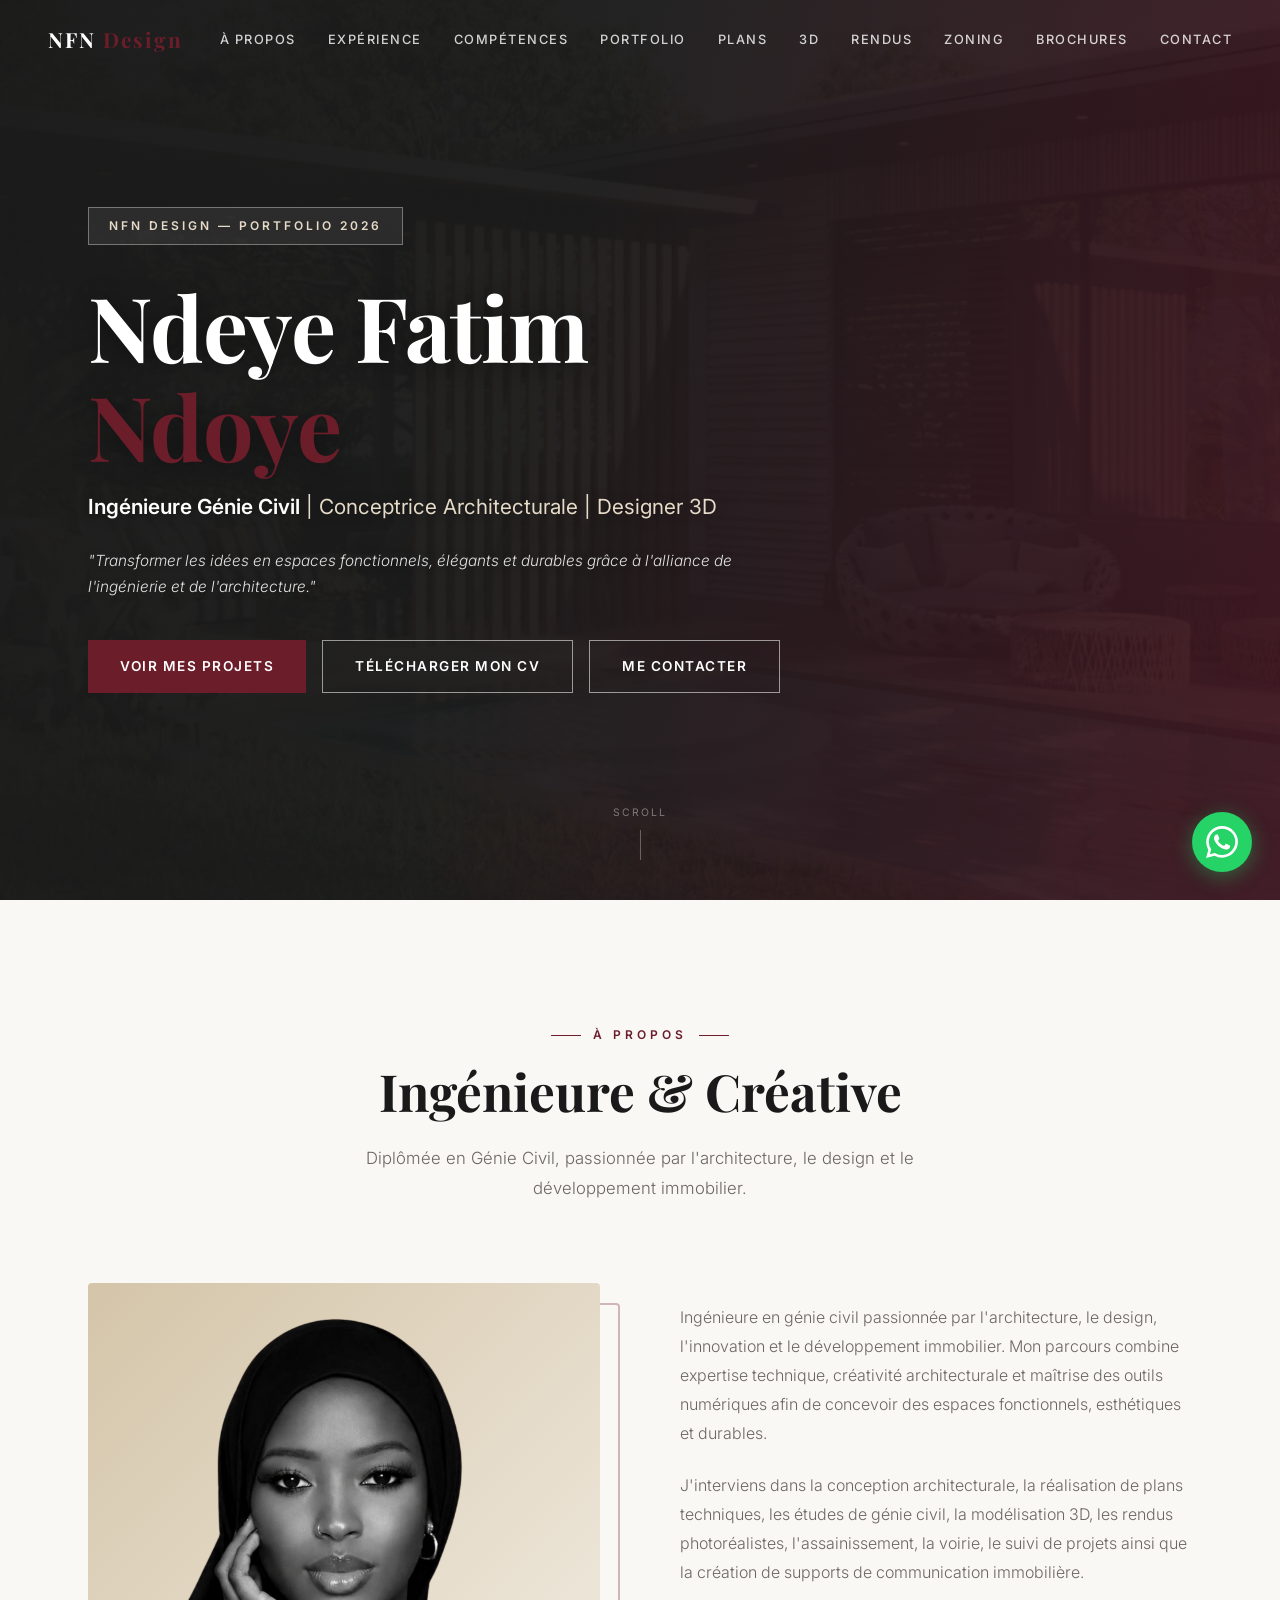
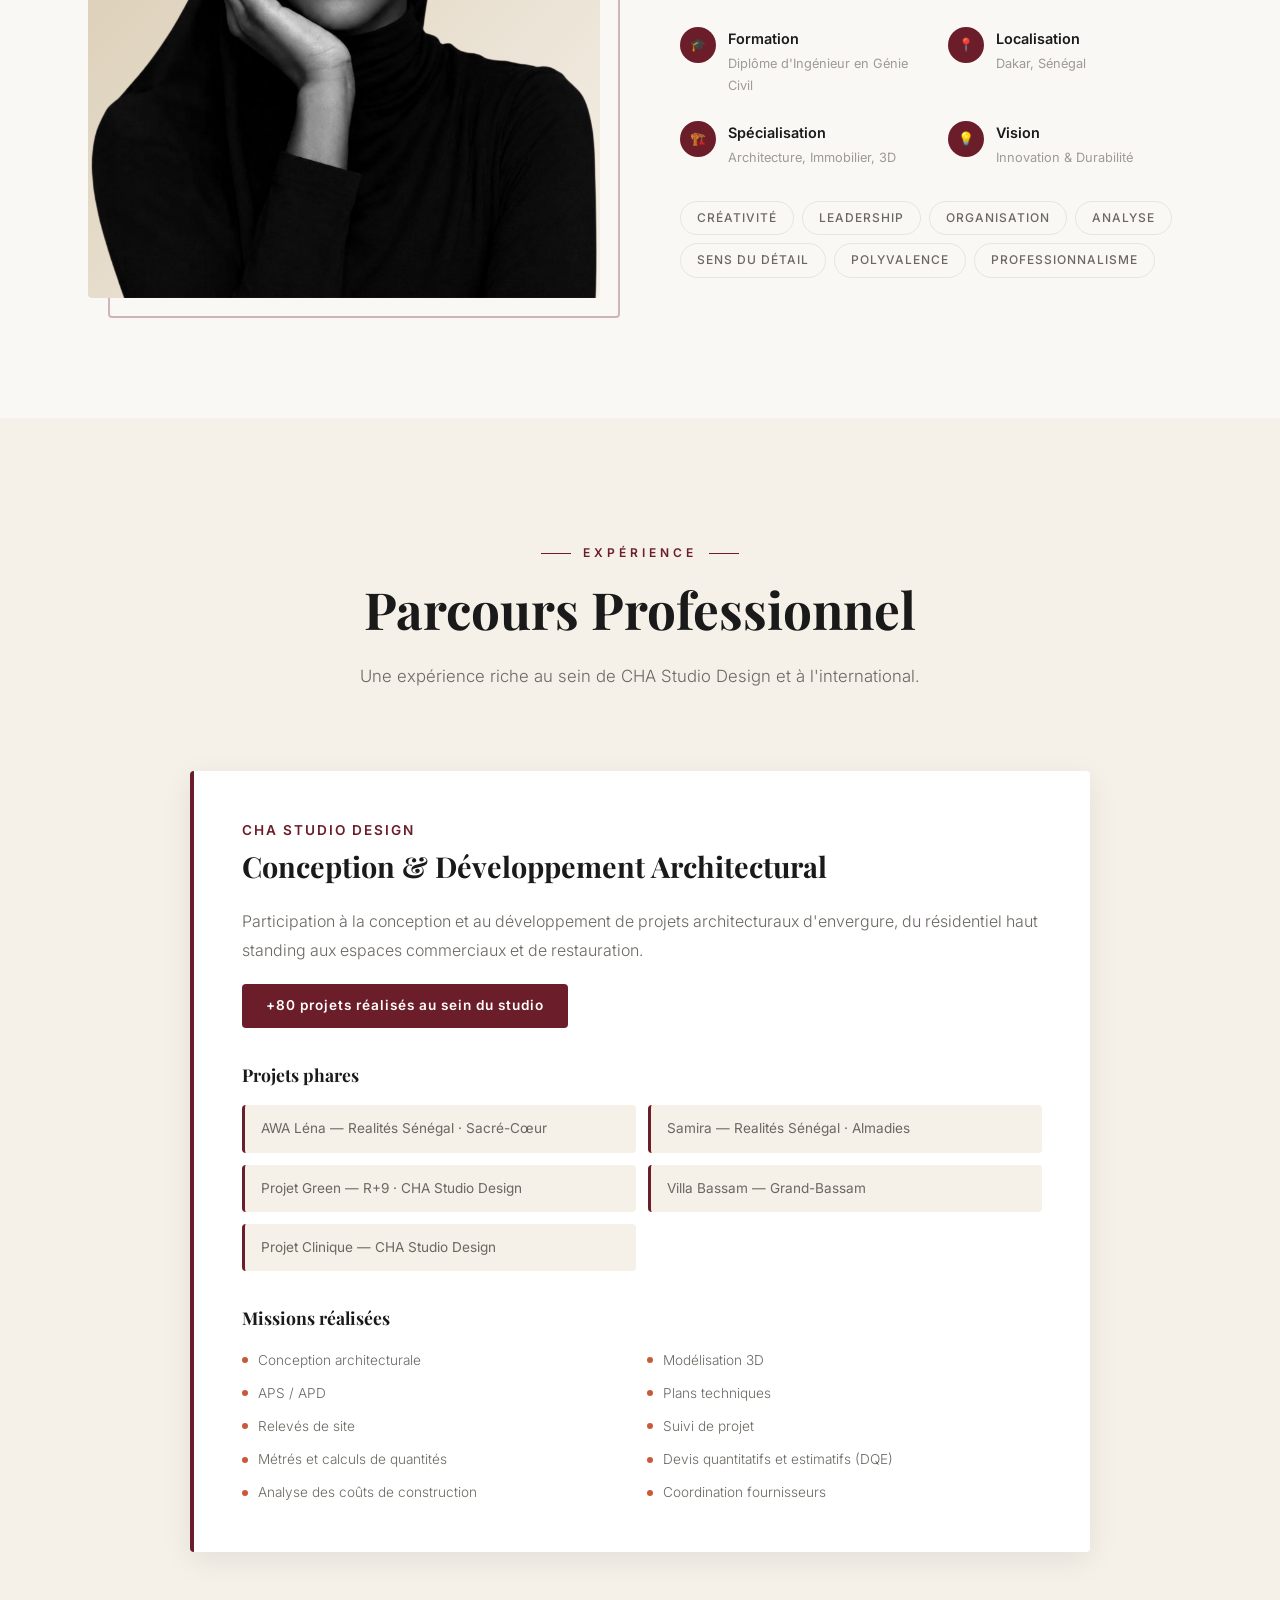
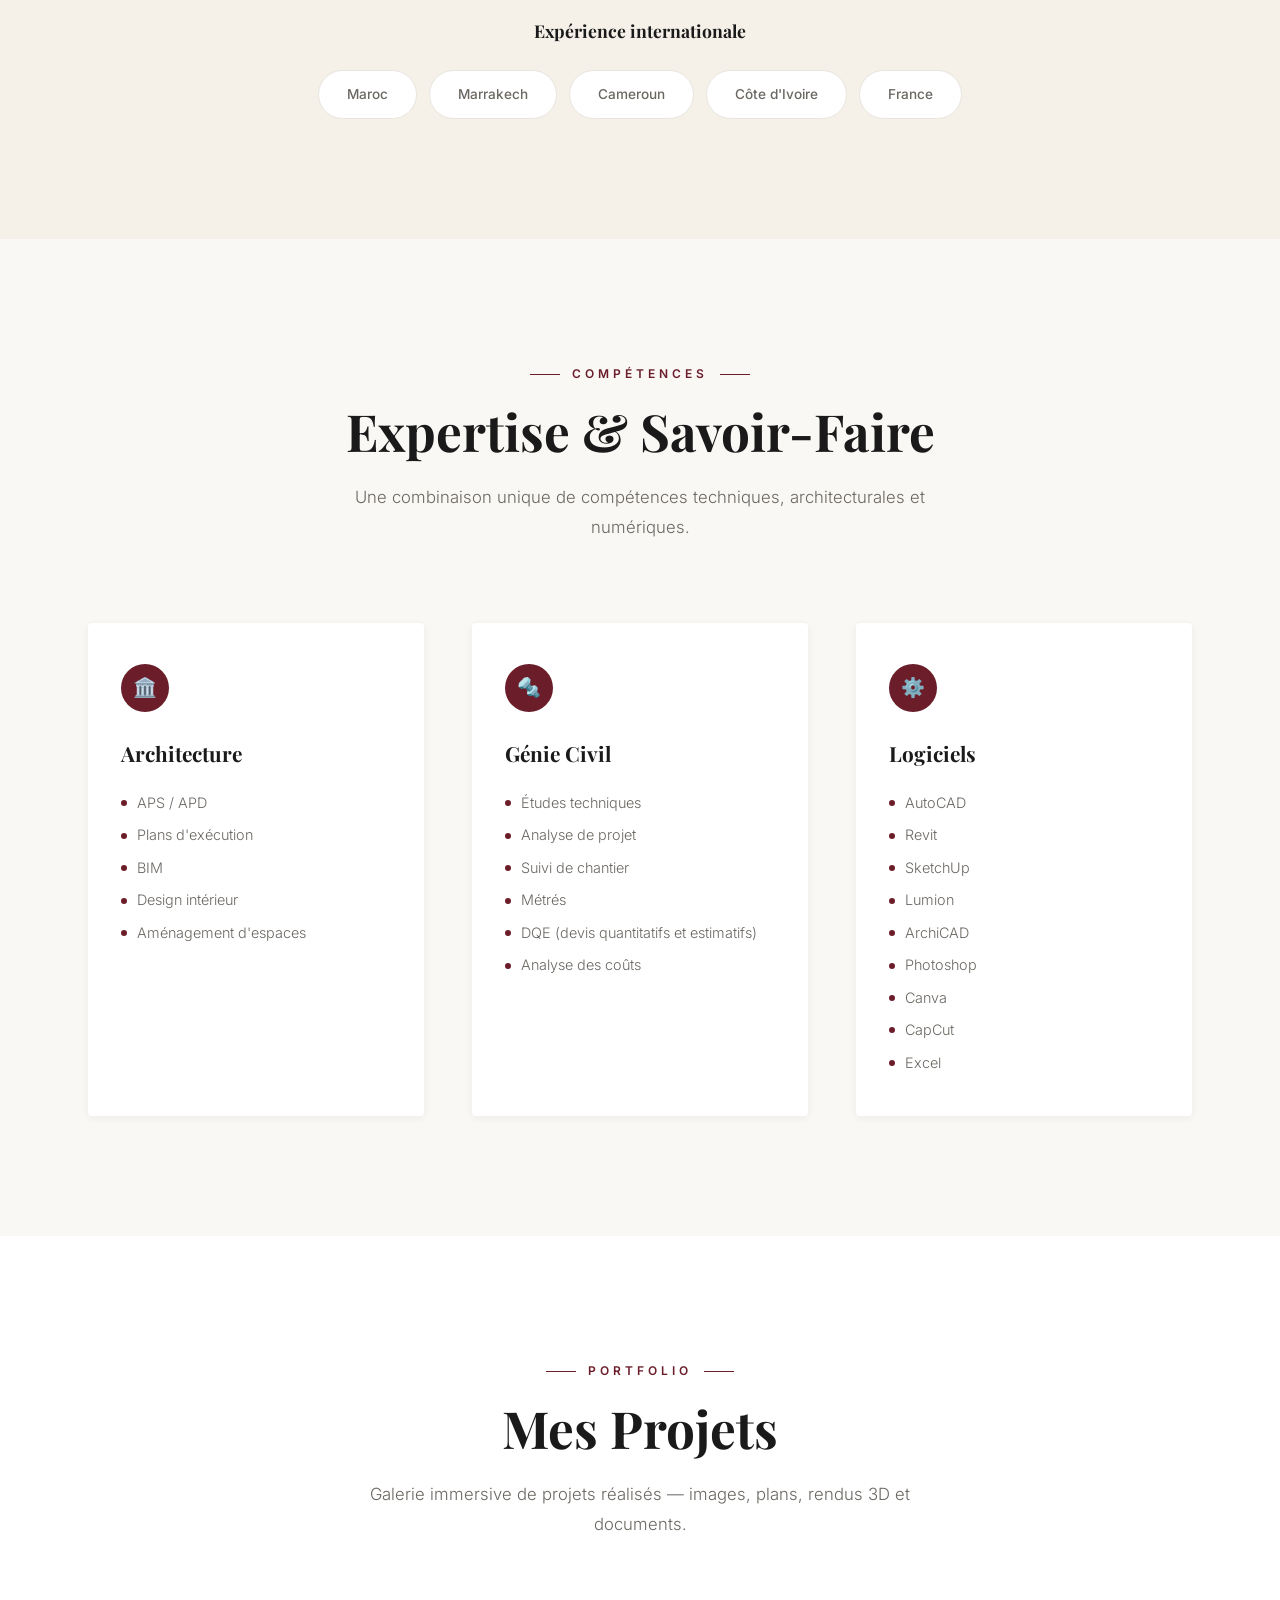
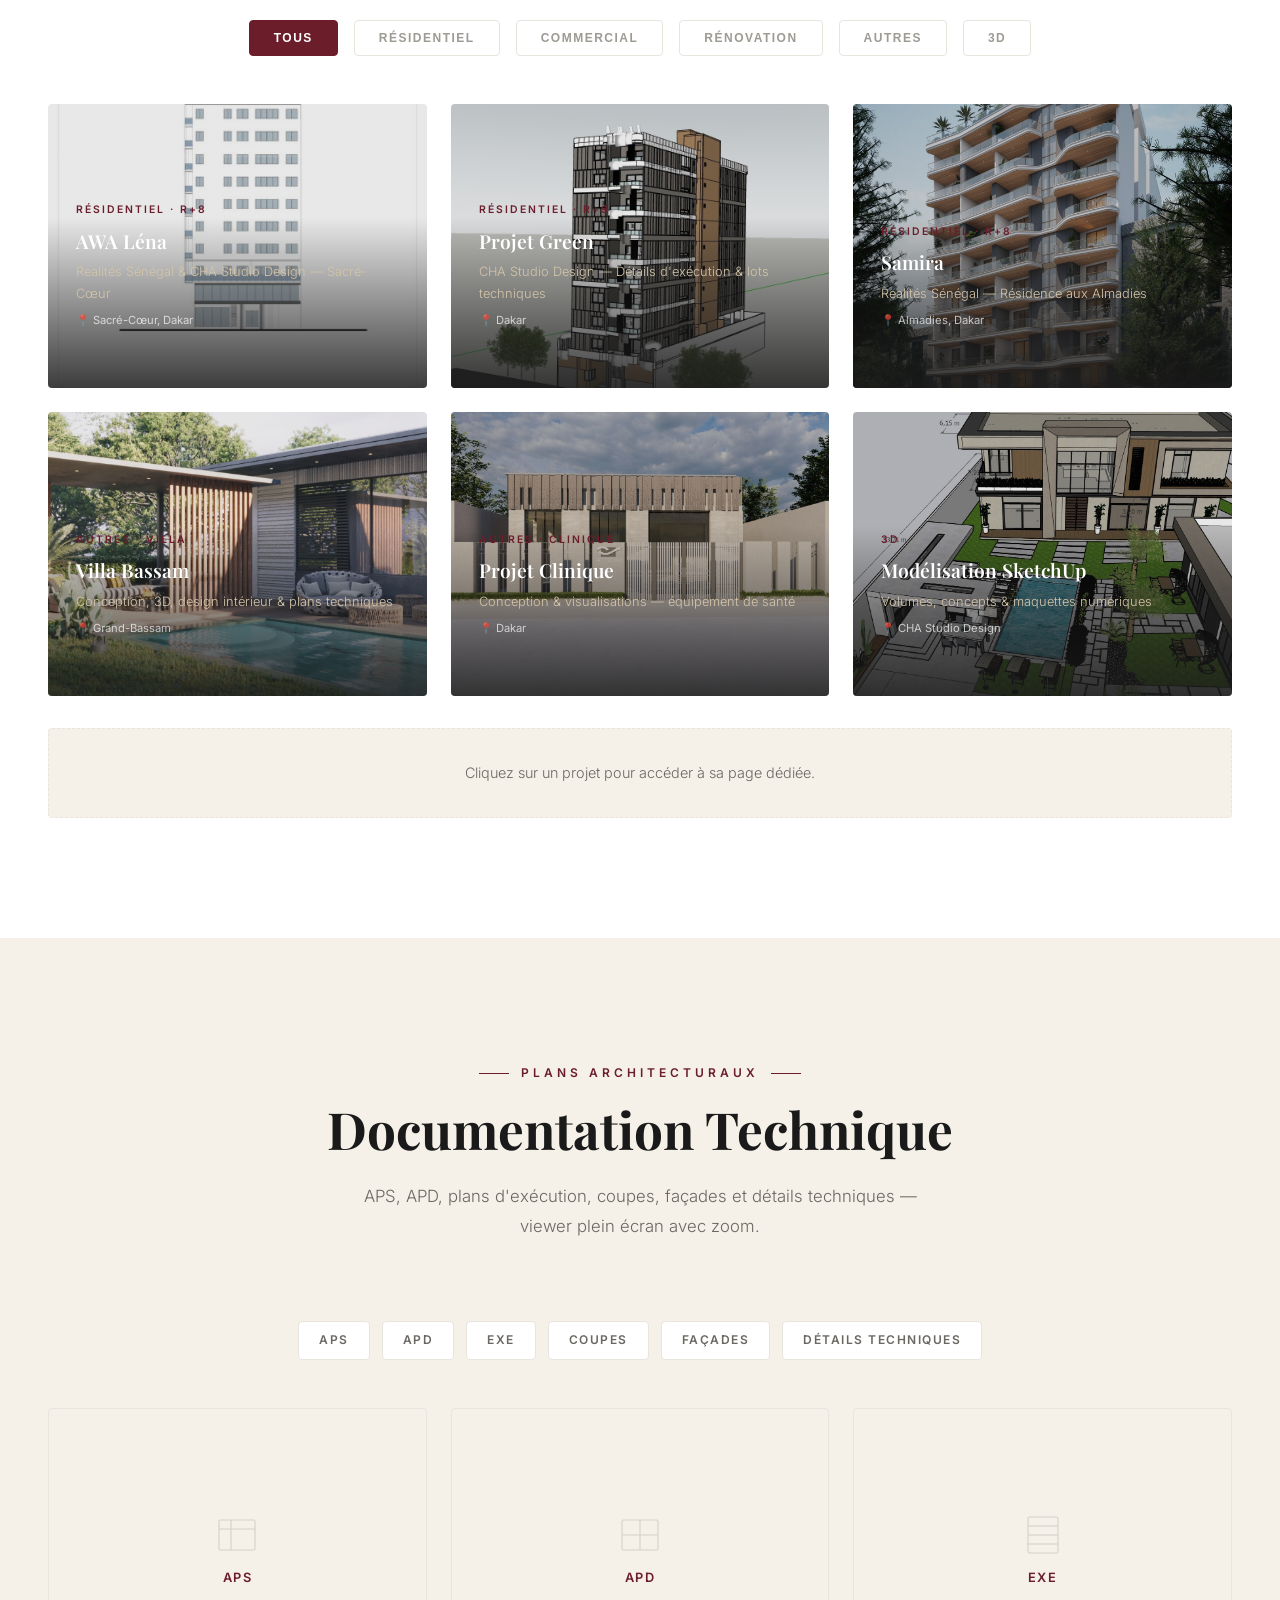
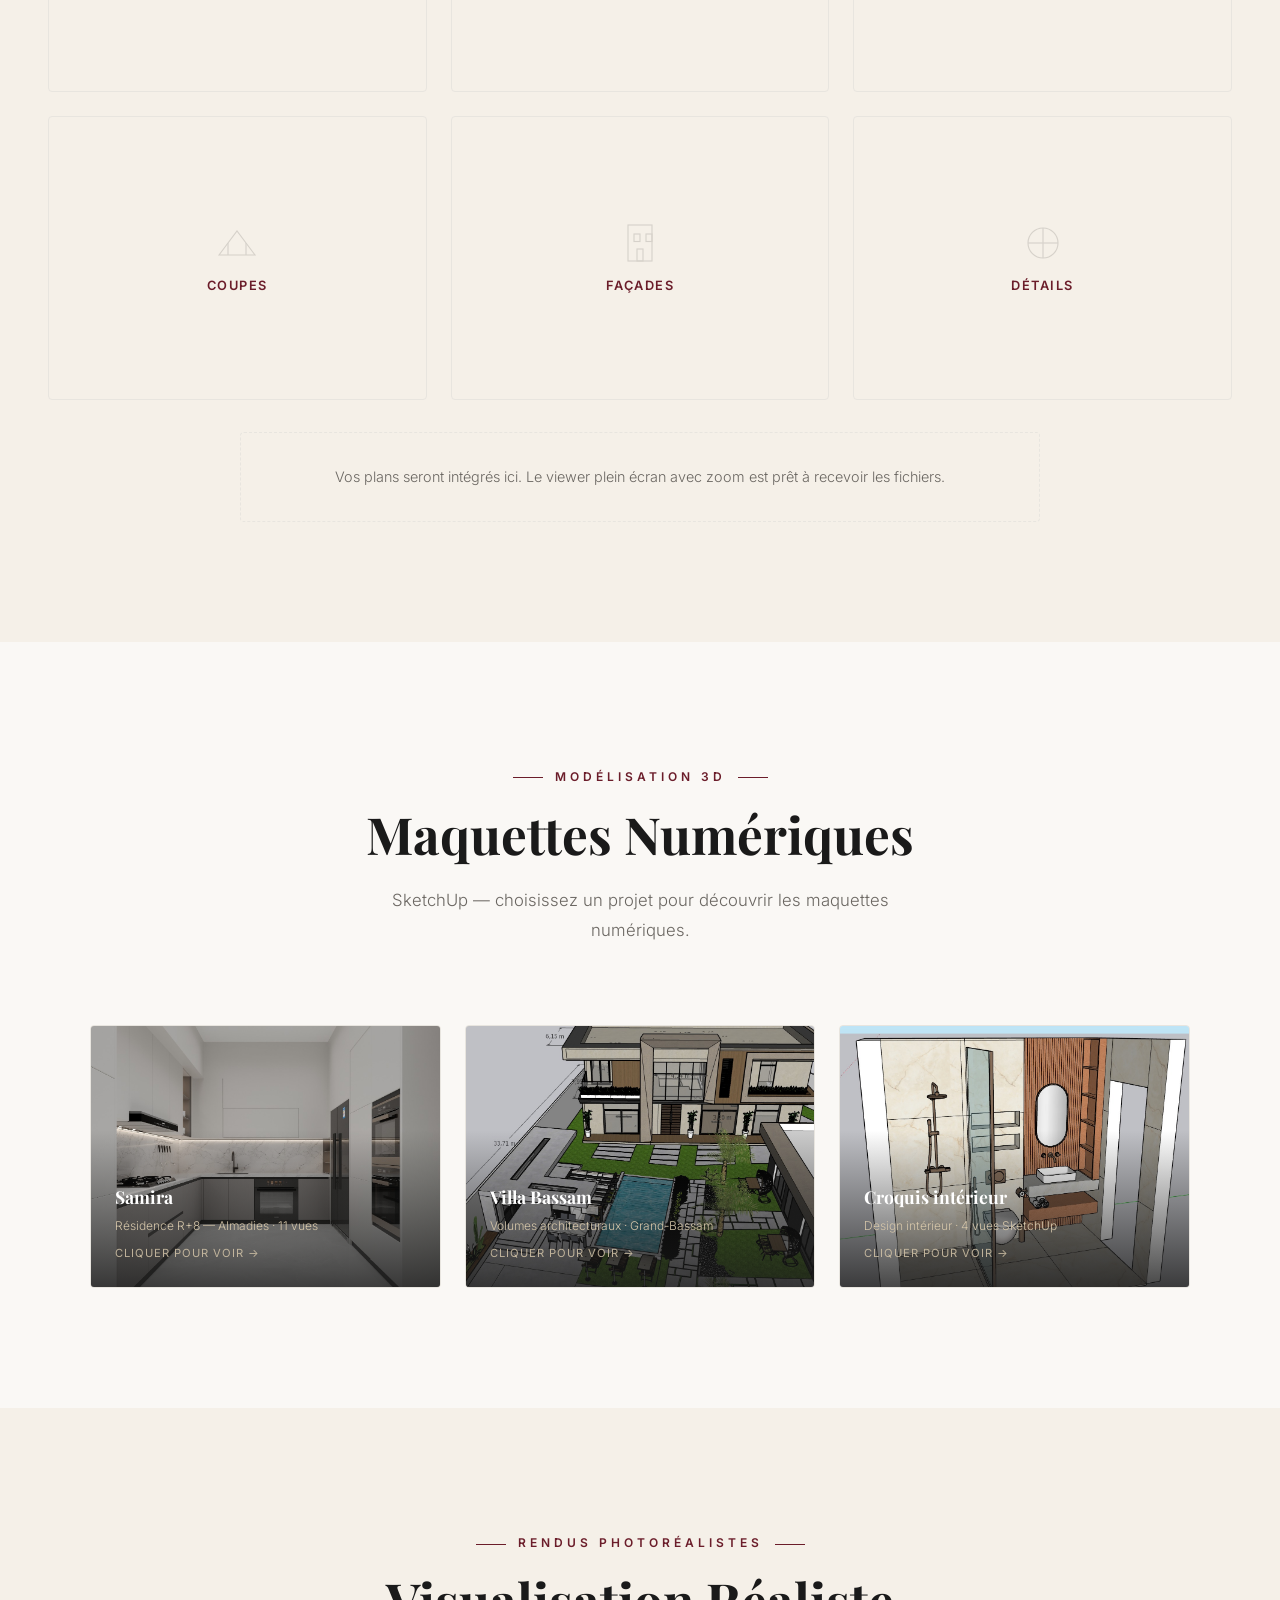
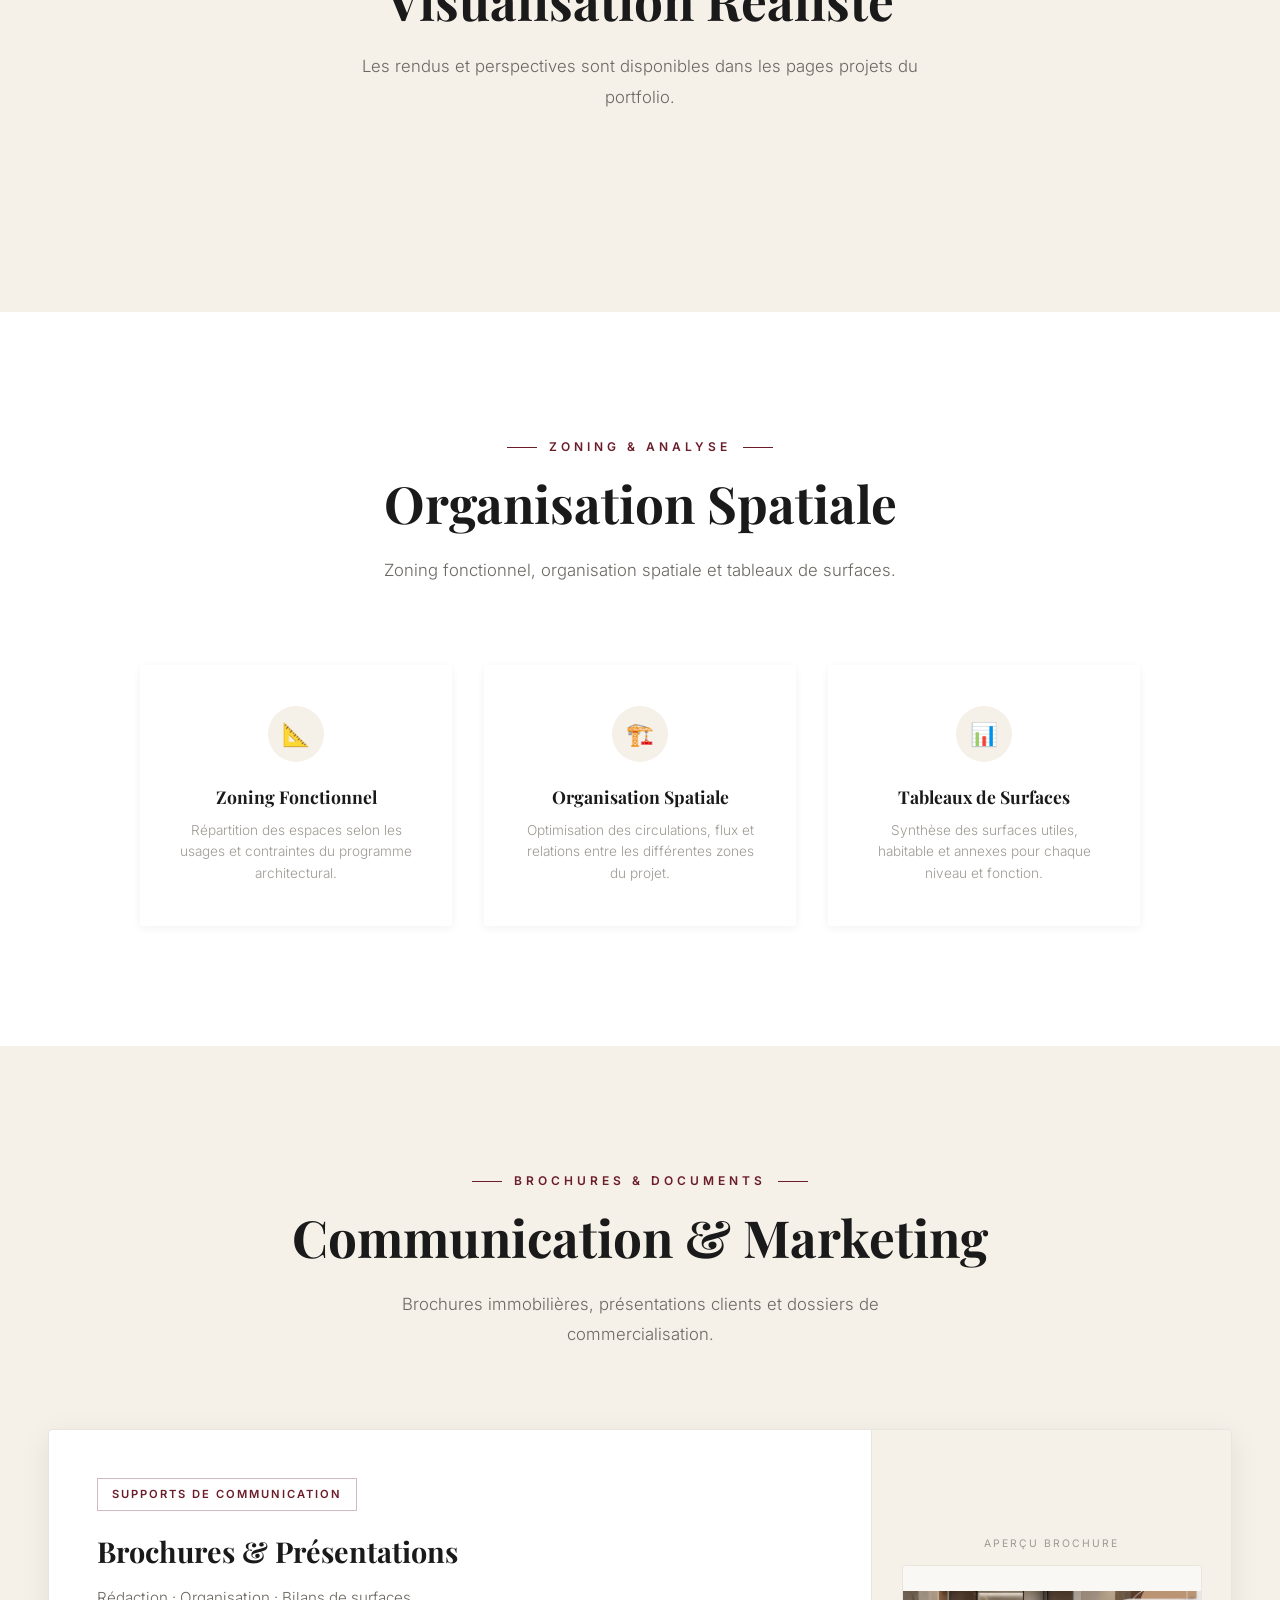
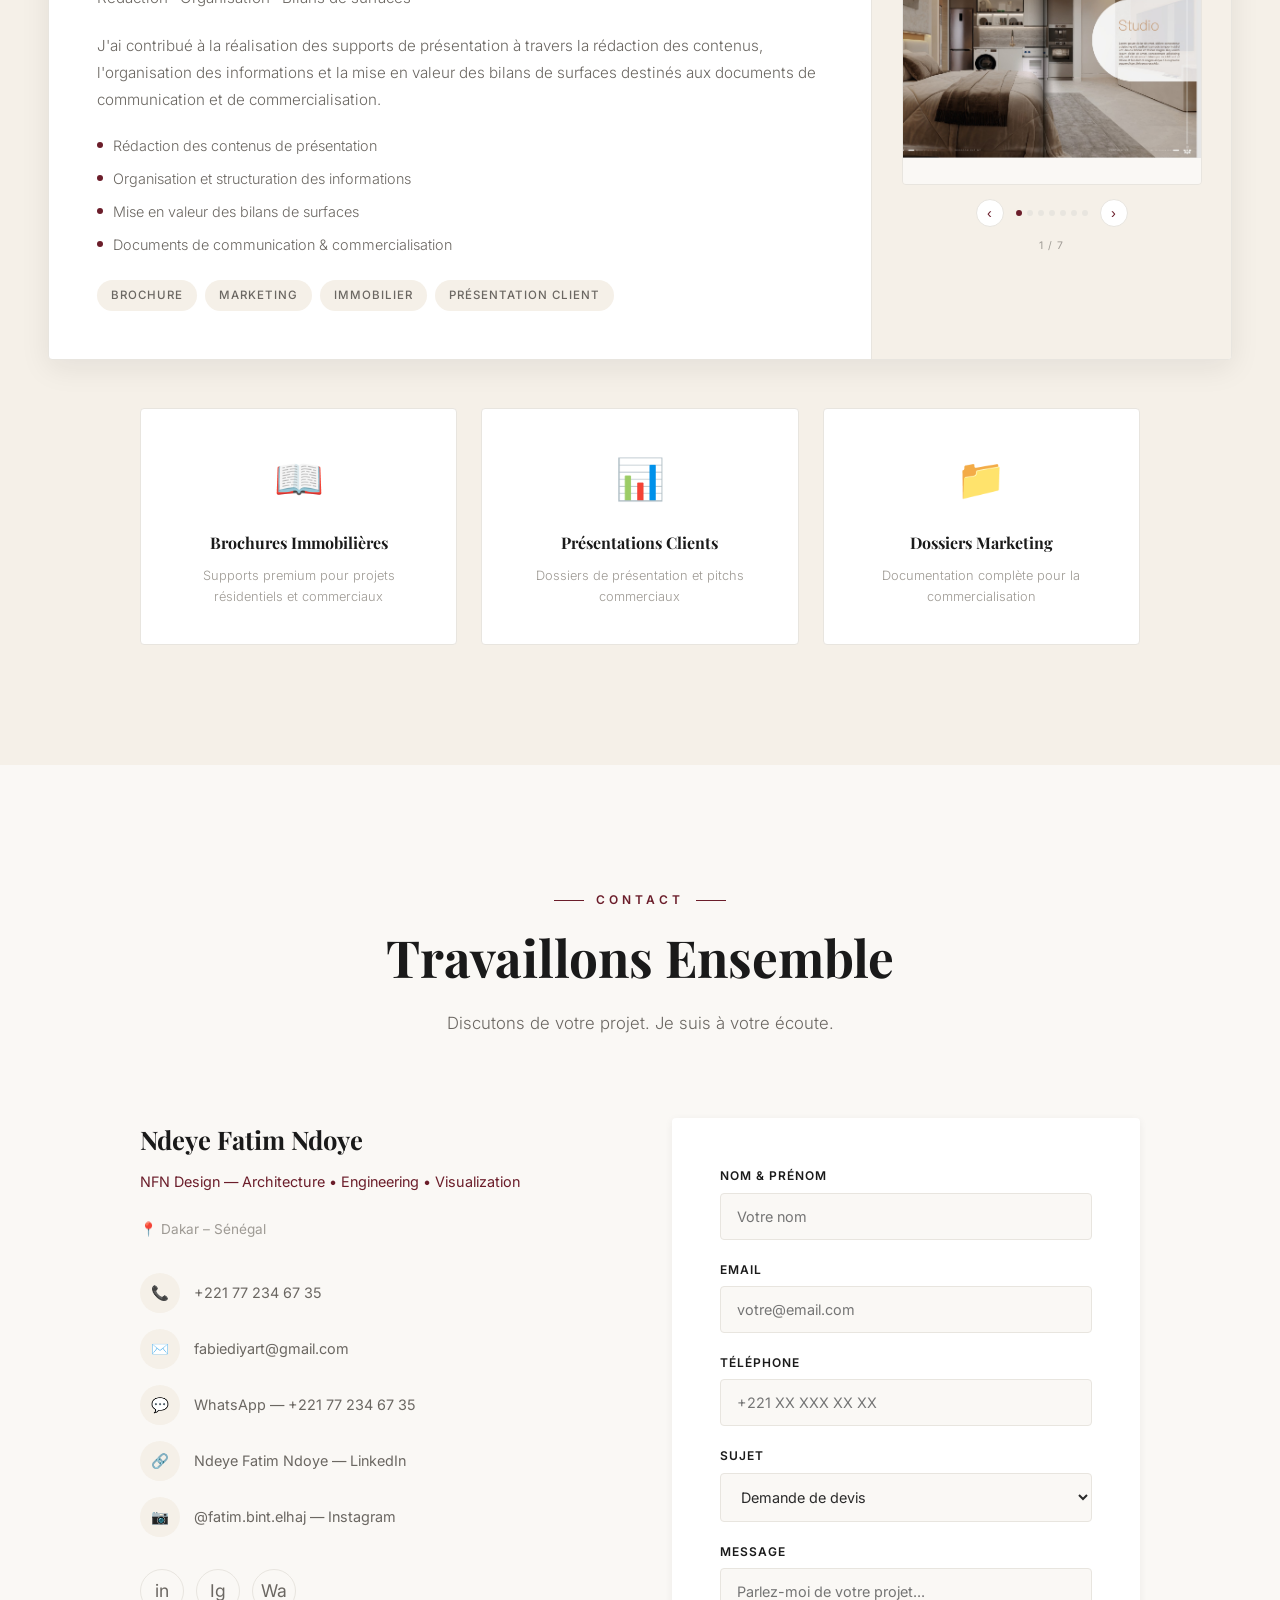
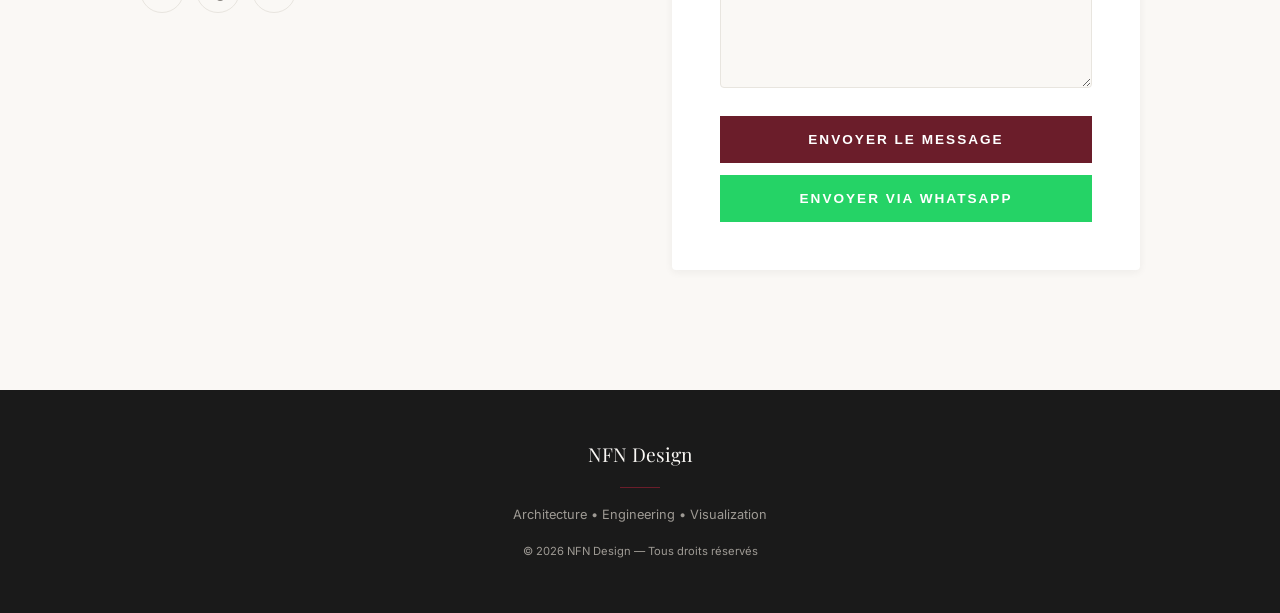
==== commit dd7a5f63: "Apply portfolio review feedback across pages and project data. Protect Green technical plans with li" ====
--- a/index.html
+++ b/index.html
@@ -169,7 +169,7 @@
   letter-spacing: -1px;
   text-shadow: 0 2px 24px rgba(0,0,0,0.45);
 }
-.hero-name span { color: var(--terracotta-light); }
+.hero-name span { color: var(--bordeaux); }
 .hero-title {
   font-size: clamp(1rem, 2vw, 1.3rem);
   font-weight: 400; color: var(--sand-light);
@@ -799,8 +799,8 @@
   max-height: 4000px; opacity: 1; margin-top: 48px;
 }
 .gallery-section-grid--rubrics {
-  grid-template-columns: repeat(2, 1fr);
-  max-width: 900px;
+  grid-template-columns: repeat(3, 1fr);
+  max-width: 1100px;
 }
 @media (max-width: 768px) {
   .gallery-section-grid--rubrics { grid-template-columns: 1fr; max-width: 100%; }
@@ -1547,12 +1547,12 @@
       </div>
     </a>
     <a href="modelisation.html" class="portfolio-item" data-category="3d">
-      <div class="portfolio-item-bg" style="background-image:url('images/autres%20projets/Villa%20Bassam/VISUALISATION%20SKETCHUP/sketchup-1.jpeg')"></div>
+      <div class="portfolio-item-bg" style="background-image:url('images/autres%20projets/Villa%20Bassam/rendu-1.jpeg')"></div>
       <div class="portfolio-item-overlay">
         <div class="portfolio-item-category">3D</div>
         <div class="portfolio-item-title">Modélisation SketchUp</div>
         <div class="portfolio-item-desc">Volumes, concepts &amp; maquettes numériques</div>
-        <div class="portfolio-item-location">📍 Villa Bassam</div>
+        <div class="portfolio-item-location">📍 CHA Studio Design</div>
         <span class="portfolio-item-cta">Voir la page →</span>
       </div>
     </a>
@@ -1580,42 +1580,36 @@
       <div class="plan-thumb-inner">
         <svg viewBox="0 0 64 64" fill="none" stroke="currentColor" stroke-width="1.5"><rect x="8" y="12" width="48" height="40" rx="2"/><line x1="8" y1="24" x2="56" y2="24"/><line x1="24" y1="12" x2="24" y2="52"/></svg>
         <span class="plan-thumb-label">APS</span>
-        <span class="plan-thumb-hint">Cliquer pour agrandir</span>
       </div>
     </div>
     <div class="plan-thumb" data-plan-title="APD — Avant-Projet Détaillé" data-plan-type="apd">
       <div class="plan-thumb-inner">
         <svg viewBox="0 0 64 64" fill="none" stroke="currentColor" stroke-width="1.5"><rect x="8" y="12" width="48" height="40" rx="2"/><line x1="8" y1="32" x2="56" y2="32"/><line x1="32" y1="12" x2="32" y2="52"/></svg>
         <span class="plan-thumb-label">APD</span>
-        <span class="plan-thumb-hint">Cliquer pour agrandir</span>
       </div>
     </div>
     <div class="plan-thumb" data-plan-title="EXE — Plans d'exécution" data-plan-type="exe">
       <div class="plan-thumb-inner">
         <svg viewBox="0 0 64 64" fill="none" stroke="currentColor" stroke-width="1.5"><rect x="12" y="8" width="40" height="48" rx="2"/><line x1="12" y1="20" x2="52" y2="20"/><line x1="12" y1="32" x2="52" y2="32"/><line x1="12" y1="44" x2="52" y2="44"/></svg>
         <span class="plan-thumb-label">EXE</span>
-        <span class="plan-thumb-hint">Cliquer pour agrandir</span>
       </div>
     </div>
     <div class="plan-thumb" data-plan-title="Coupes architecturales" data-plan-type="coupes">
       <div class="plan-thumb-inner">
         <svg viewBox="0 0 64 64" fill="none" stroke="currentColor" stroke-width="1.5"><path d="M8 48 L32 16 L56 48 Z"/><line x1="20" y1="48" x2="20" y2="32"/><line x1="44" y1="48" x2="44" y2="32"/></svg>
         <span class="plan-thumb-label">Coupes</span>
-        <span class="plan-thumb-hint">Cliquer pour agrandir</span>
       </div>
     </div>
     <div class="plan-thumb" data-plan-title="Façades" data-plan-type="facades">
       <div class="plan-thumb-inner">
         <svg viewBox="0 0 64 64" fill="none" stroke="currentColor" stroke-width="1.5"><rect x="16" y="8" width="32" height="48"/><rect x="24" y="20" width="8" height="10"/><rect x="40" y="20" width="8" height="10"/><rect x="28" y="40" width="8" height="16"/></svg>
         <span class="plan-thumb-label">Façades</span>
-        <span class="plan-thumb-hint">Cliquer pour agrandir</span>
       </div>
     </div>
     <div class="plan-thumb" data-plan-title="Détails techniques" data-plan-type="details">
       <div class="plan-thumb-inner">
         <svg viewBox="0 0 64 64" fill="none" stroke="currentColor" stroke-width="1.5"><circle cx="32" cy="32" r="20"/><line x1="32" y1="12" x2="32" y2="52"/><line x1="12" y1="32" x2="52" y2="32"/></svg>
         <span class="plan-thumb-label">Détails</span>
-        <span class="plan-thumb-hint">Cliquer pour agrandir</span>
       </div>
     </div>
   </div>
@@ -1640,10 +1634,18 @@
       </div>
     </div>
     <div class="gallery-card gallery-card--rubric" data-rubric-open="modelisation-villa-bassam" role="button" tabindex="0" aria-label="Villa Bassam — SketchUp">
+      <div class="gallery-card-bg" style="background-image:url('images/autres%20projets/Villa%20Bassam/rendu-1.jpeg')"></div>
+      <div class="gallery-card-overlay">
+        <h4>Villa Bassam</h4>
+        <p>Volumes architecturaux · Grand-Bassam</p>
+        <span class="rubric-card-hint">Cliquer pour voir →</span>
+      </div>
+    </div>
+    <div class="gallery-card gallery-card--rubric" data-rubric-open="modelisation-interior" role="button" tabindex="0" aria-label="Croquis design intérieur — SketchUp">
       <div class="gallery-card-bg" style="background-image:url('images/autres%20projets/Villa%20Bassam/VISUALISATION%20SKETCHUP/sketchup-1.jpeg')"></div>
       <div class="gallery-card-overlay">
-        <h4>Villa Bassam</h4>
-        <p>Villa — Grand-Bassam · 4 vues</p>
+        <h4>Croquis intérieur</h4>
+        <p>Design intérieur · 4 vues SketchUp</p>
         <span class="rubric-card-hint">Cliquer pour voir →</span>
       </div>
     </div>
@@ -1708,25 +1710,40 @@
     <div class="modelisation-inner-header reveal">
       <div>
         <h3>Villa Bassam — Visualisation SketchUp</h3>
-        <p>4 vues · modélisation 3D</p>
+        <p>Modélisation volumétrique · Grand-Bassam</p>
+      </div>
+    </div>
+    <div class="gallery-section-grid reveal">
+      <div class="gallery-card" data-lightbox-title="Villa Bassam — SketchUp" data-lightbox-src="images/autres%20projets/Villa%20Bassam/rendu-1.jpeg">
+        <div class="gallery-card-bg" style="background-image:url('images/autres%20projets/Villa%20Bassam/rendu-1.jpeg')"></div>
+        <div class="gallery-card-overlay"><h4>Vue 1</h4><p>Volumes architecturaux</p></div>
+      </div>
+    </div>
+  </div>
+
+  <div class="modelisation-inner" id="modelisation-interior">
+    <div class="modelisation-inner-header reveal">
+      <div>
+        <h3>Croquis design intérieur — SketchUp</h3>
+        <p>4 vues · aménagement intérieur</p>
       </div>
     </div>
     <div class="gallery-section-grid gallery-section-grid--dense reveal">
-      <div class="gallery-card" data-lightbox-title="Villa Bassam — SketchUp 1" data-lightbox-src="images/autres%20projets/Villa%20Bassam/VISUALISATION%20SKETCHUP/sketchup-1.jpeg">
+      <div class="gallery-card" data-lightbox-title="Croquis intérieur — SketchUp 1" data-lightbox-src="images/autres%20projets/Villa%20Bassam/VISUALISATION%20SKETCHUP/sketchup-1.jpeg">
         <div class="gallery-card-bg" style="background-image:url('images/autres%20projets/Villa%20Bassam/VISUALISATION%20SKETCHUP/sketchup-1.jpeg')"></div>
-        <div class="gallery-card-overlay"><h4>Vue 1</h4><p>Villa Bassam</p></div>
-      </div>
-      <div class="gallery-card" data-lightbox-title="Villa Bassam — SketchUp 2" data-lightbox-src="images/autres%20projets/Villa%20Bassam/VISUALISATION%20SKETCHUP/sketchup-2.jpeg">
+        <div class="gallery-card-overlay"><h4>Vue 1</h4><p>Croquis intérieur</p></div>
+      </div>
+      <div class="gallery-card" data-lightbox-title="Croquis intérieur — SketchUp 2" data-lightbox-src="images/autres%20projets/Villa%20Bassam/VISUALISATION%20SKETCHUP/sketchup-2.jpeg">
         <div class="gallery-card-bg" style="background-image:url('images/autres%20projets/Villa%20Bassam/VISUALISATION%20SKETCHUP/sketchup-2.jpeg')"></div>
-        <div class="gallery-card-overlay"><h4>Vue 2</h4><p>Villa Bassam</p></div>
-      </div>
-      <div class="gallery-card" data-lightbox-title="Villa Bassam — SketchUp 3" data-lightbox-src="images/autres%20projets/Villa%20Bassam/VISUALISATION%20SKETCHUP/sketchup-3.jpeg">
+        <div class="gallery-card-overlay"><h4>Vue 2</h4><p>Croquis intérieur</p></div>
+      </div>
+      <div class="gallery-card" data-lightbox-title="Croquis intérieur — SketchUp 3" data-lightbox-src="images/autres%20projets/Villa%20Bassam/VISUALISATION%20SKETCHUP/sketchup-3.jpeg">
         <div class="gallery-card-bg" style="background-image:url('images/autres%20projets/Villa%20Bassam/VISUALISATION%20SKETCHUP/sketchup-3.jpeg')"></div>
-        <div class="gallery-card-overlay"><h4>Vue 3</h4><p>Villa Bassam</p></div>
-      </div>
-      <div class="gallery-card" data-lightbox-title="Villa Bassam — SketchUp 4" data-lightbox-src="images/autres%20projets/Villa%20Bassam/VISUALISATION%20SKETCHUP/sketchup-4.jpeg">
+        <div class="gallery-card-overlay"><h4>Vue 3</h4><p>Croquis intérieur</p></div>
+      </div>
+      <div class="gallery-card" data-lightbox-title="Croquis intérieur — SketchUp 4" data-lightbox-src="images/autres%20projets/Villa%20Bassam/VISUALISATION%20SKETCHUP/sketchup-4.jpeg">
         <div class="gallery-card-bg" style="background-image:url('images/autres%20projets/Villa%20Bassam/VISUALISATION%20SKETCHUP/sketchup-4.jpeg')"></div>
-        <div class="gallery-card-overlay"><h4>Vue 4</h4><p>Villa Bassam</p></div>
+        <div class="gallery-card-overlay"><h4>Vue 4</h4><p>Croquis intérieur</p></div>
       </div>
     </div>
   </div>
@@ -1737,39 +1754,7 @@
   <div class="section-header reveal">
     <div class="section-label">Rendus Photoréalistes</div>
     <h2 class="section-title">Visualisation Réaliste</h2>
-    <p class="section-subtitle">Vues intérieures, vues extérieures, ambiance lumière et architecture réaliste.</p>
-  </div>
-  <div class="gallery-section-grid reveal">
-    <div class="gallery-card" data-lightbox-title="Vue extérieure — Rendu photoréaliste">
-      <div class="gallery-card-placeholder">
-        <svg viewBox="0 0 64 64" fill="none" stroke="currentColor" stroke-width="1.5"><rect x="8" y="28" width="48" height="24"/><path d="M4 28 L32 12 L60 28"/><circle cx="48" cy="20" r="6"/></svg>
-        <span style="font-size:0.75rem;color:var(--gray)">Image à venir</span>
-      </div>
-      <div class="gallery-card-overlay">
-        <h4>Vue Extérieure</h4>
-        <p>Architecture &amp; environnement</p>
-      </div>
-    </div>
-    <div class="gallery-card" data-lightbox-title="Vue intérieure — Design d'espace">
-      <div class="gallery-card-placeholder">
-        <svg viewBox="0 0 64 64" fill="none" stroke="currentColor" stroke-width="1.5"><rect x="8" y="8" width="48" height="48" rx="2"/><rect x="16" y="36" width="16" height="12"/><rect x="36" y="16" width="12" height="12"/></svg>
-        <span style="font-size:0.75rem;color:var(--gray)">Image à venir</span>
-      </div>
-      <div class="gallery-card-overlay">
-        <h4>Vue Intérieure</h4>
-        <p>Aménagement &amp; mobilier</p>
-      </div>
-    </div>
-    <div class="gallery-card" data-lightbox-title="Ambiance lumière — Rendu Lumion">
-      <div class="gallery-card-placeholder">
-        <svg viewBox="0 0 64 64" fill="none" stroke="currentColor" stroke-width="1.5"><circle cx="32" cy="32" r="16"/><line x1="32" y1="4" x2="32" y2="12"/><line x1="32" y1="52" x2="32" y2="60"/><line x1="4" y1="32" x2="12" y2="32"/><line x1="52" y1="32" x2="60" y2="32"/></svg>
-        <span style="font-size:0.75rem;color:var(--gray)">Image à venir</span>
-      </div>
-      <div class="gallery-card-overlay">
-        <h4>Ambiance Lumière</h4>
-        <p>Éclairage naturel &amp; artificiel</p>
-      </div>
-    </div>
+    <p class="section-subtitle">Les rendus et perspectives sont disponibles dans les pages projets du portfolio.</p>
   </div>
 </section>
 
@@ -1795,29 +1780,6 @@
       <div class="zoning-icon">📊</div>
       <h4>Tableaux de Surfaces</h4>
       <p>Synthèse des surfaces utiles, habitable et annexes pour chaque niveau et fonction.</p>
-    </div>
-  </div>
-  <div class="gallery-section-grid reveal" style="margin-top:48px;">
-    <div class="gallery-card" data-lightbox-title="Plan de zoning">
-      <div class="gallery-card-placeholder">
-        <svg viewBox="0 0 64 64" fill="none" stroke="currentColor" stroke-width="1.5"><rect x="8" y="8" width="20" height="20"/><rect x="36" y="8" width="20" height="20"/><rect x="8" y="36" width="48" height="20"/></svg>
-        <span style="font-size:0.75rem;color:var(--gray)">Document à venir</span>
-      </div>
-      <div class="gallery-card-overlay"><h4>Zoning</h4><p>Plan fonctionnel</p></div>
-    </div>
-    <div class="gallery-card" data-lightbox-title="Organisation spatiale">
-      <div class="gallery-card-placeholder">
-        <svg viewBox="0 0 64 64" fill="none" stroke="currentColor" stroke-width="1.5"><path d="M8 32 L24 16 L40 32 L56 16"/><line x1="8" y1="48" x2="56" y2="48"/></svg>
-        <span style="font-size:0.75rem;color:var(--gray)">Document à venir</span>
-      </div>
-      <div class="gallery-card-overlay"><h4>Circulations</h4><p>Flux &amp; accès</p></div>
-    </div>
-    <div class="gallery-card" data-lightbox-title="Tableau de surfaces">
-      <div class="gallery-card-placeholder">
-        <svg viewBox="0 0 64 64" fill="none" stroke="currentColor" stroke-width="1.5"><rect x="12" y="12" width="40" height="40"/><line x1="12" y1="24" x2="52" y2="24"/><line x1="12" y1="36" x2="52" y2="36"/><line x1="28" y1="12" x2="28" y2="52"/></svg>
-        <span style="font-size:0.75rem;color:var(--gray)">Document à venir</span>
-      </div>
-      <div class="gallery-card-overlay"><h4>Surfaces</h4><p>Tableau récapitulatif</p></div>
     </div>
   </div>
 </section>
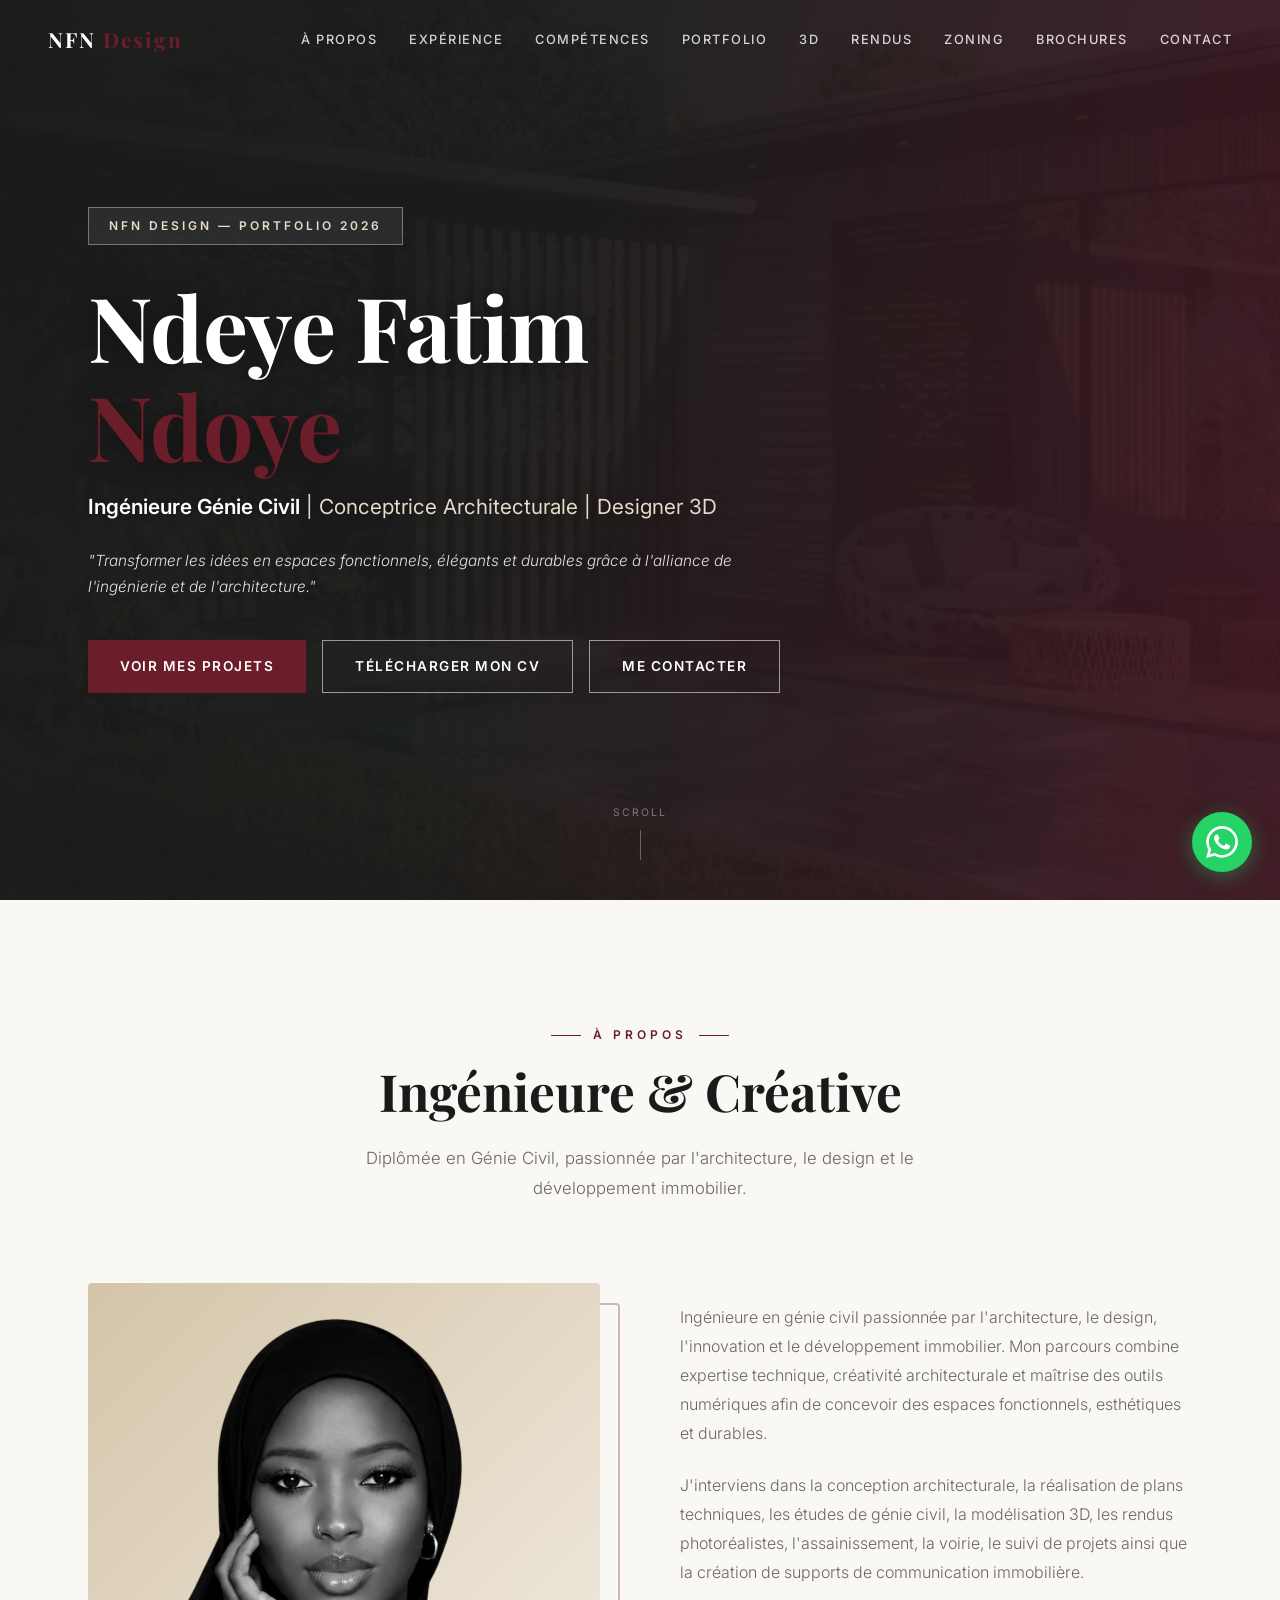
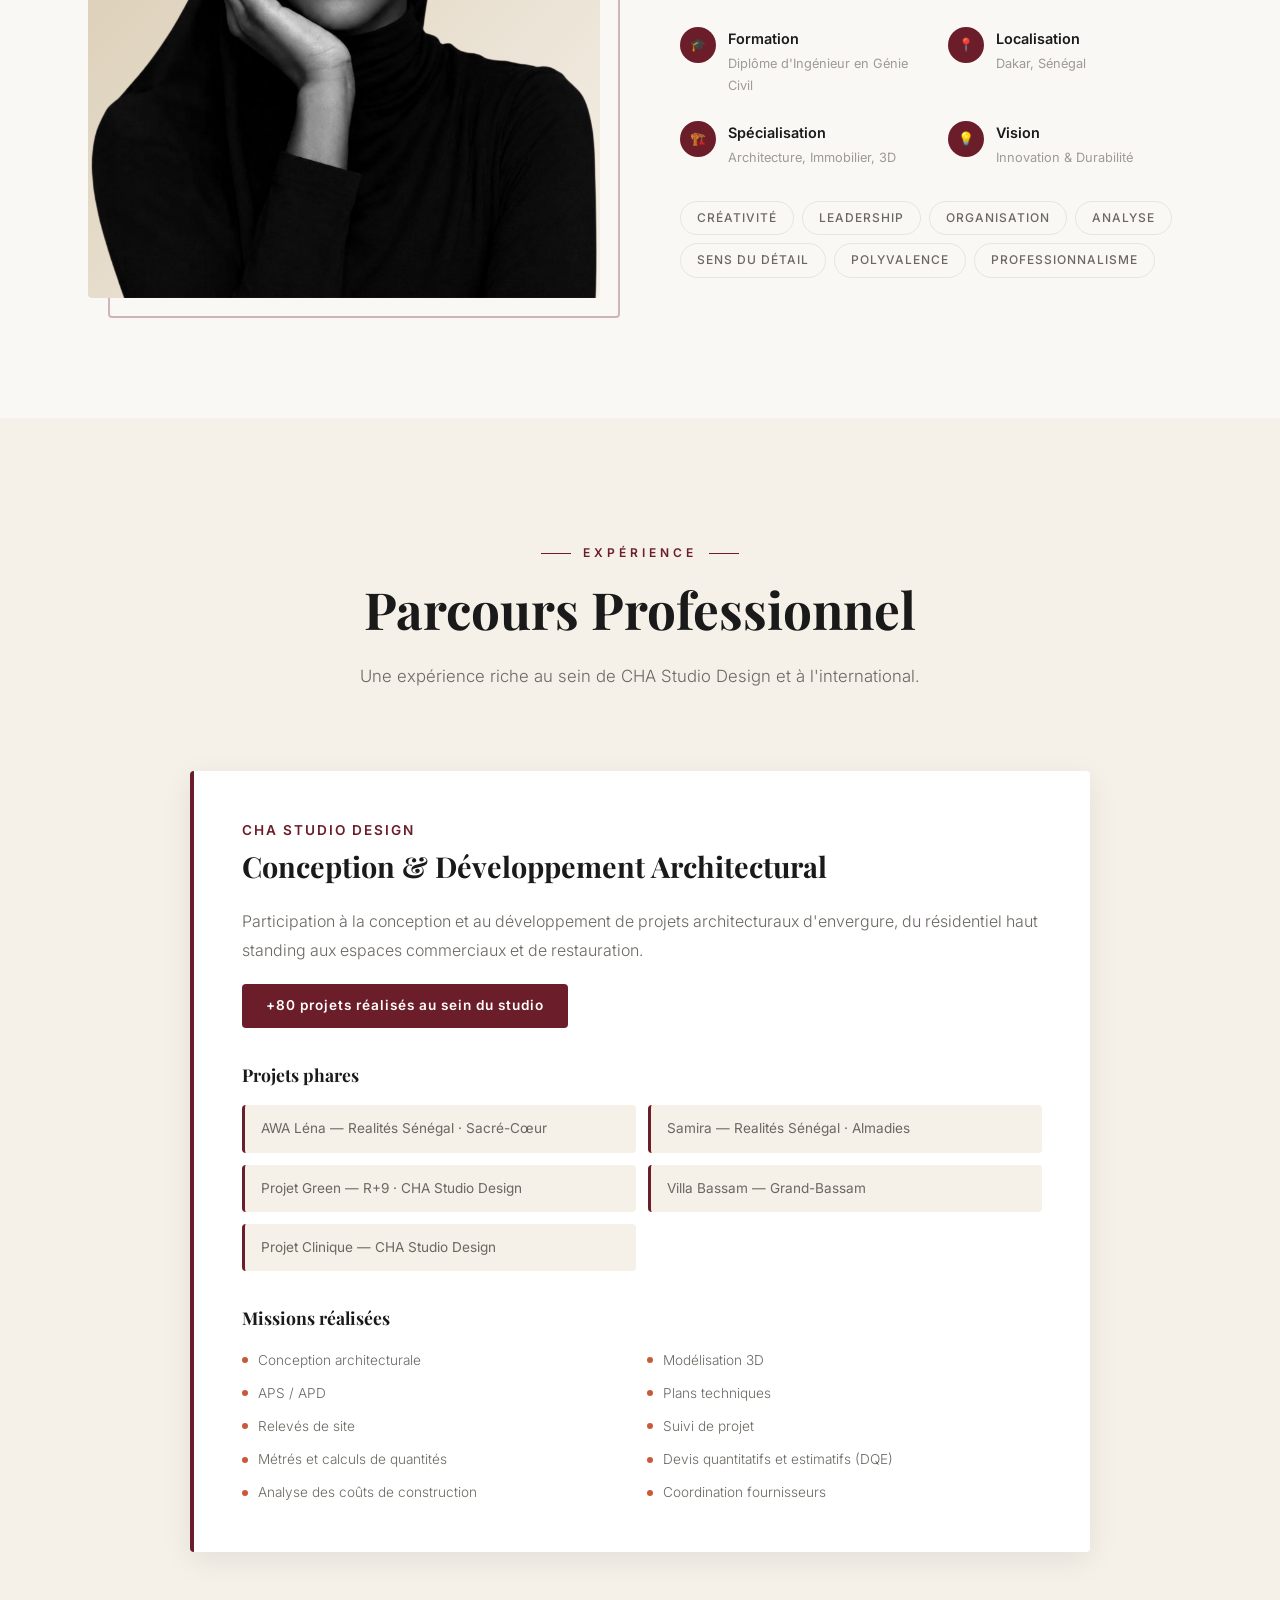
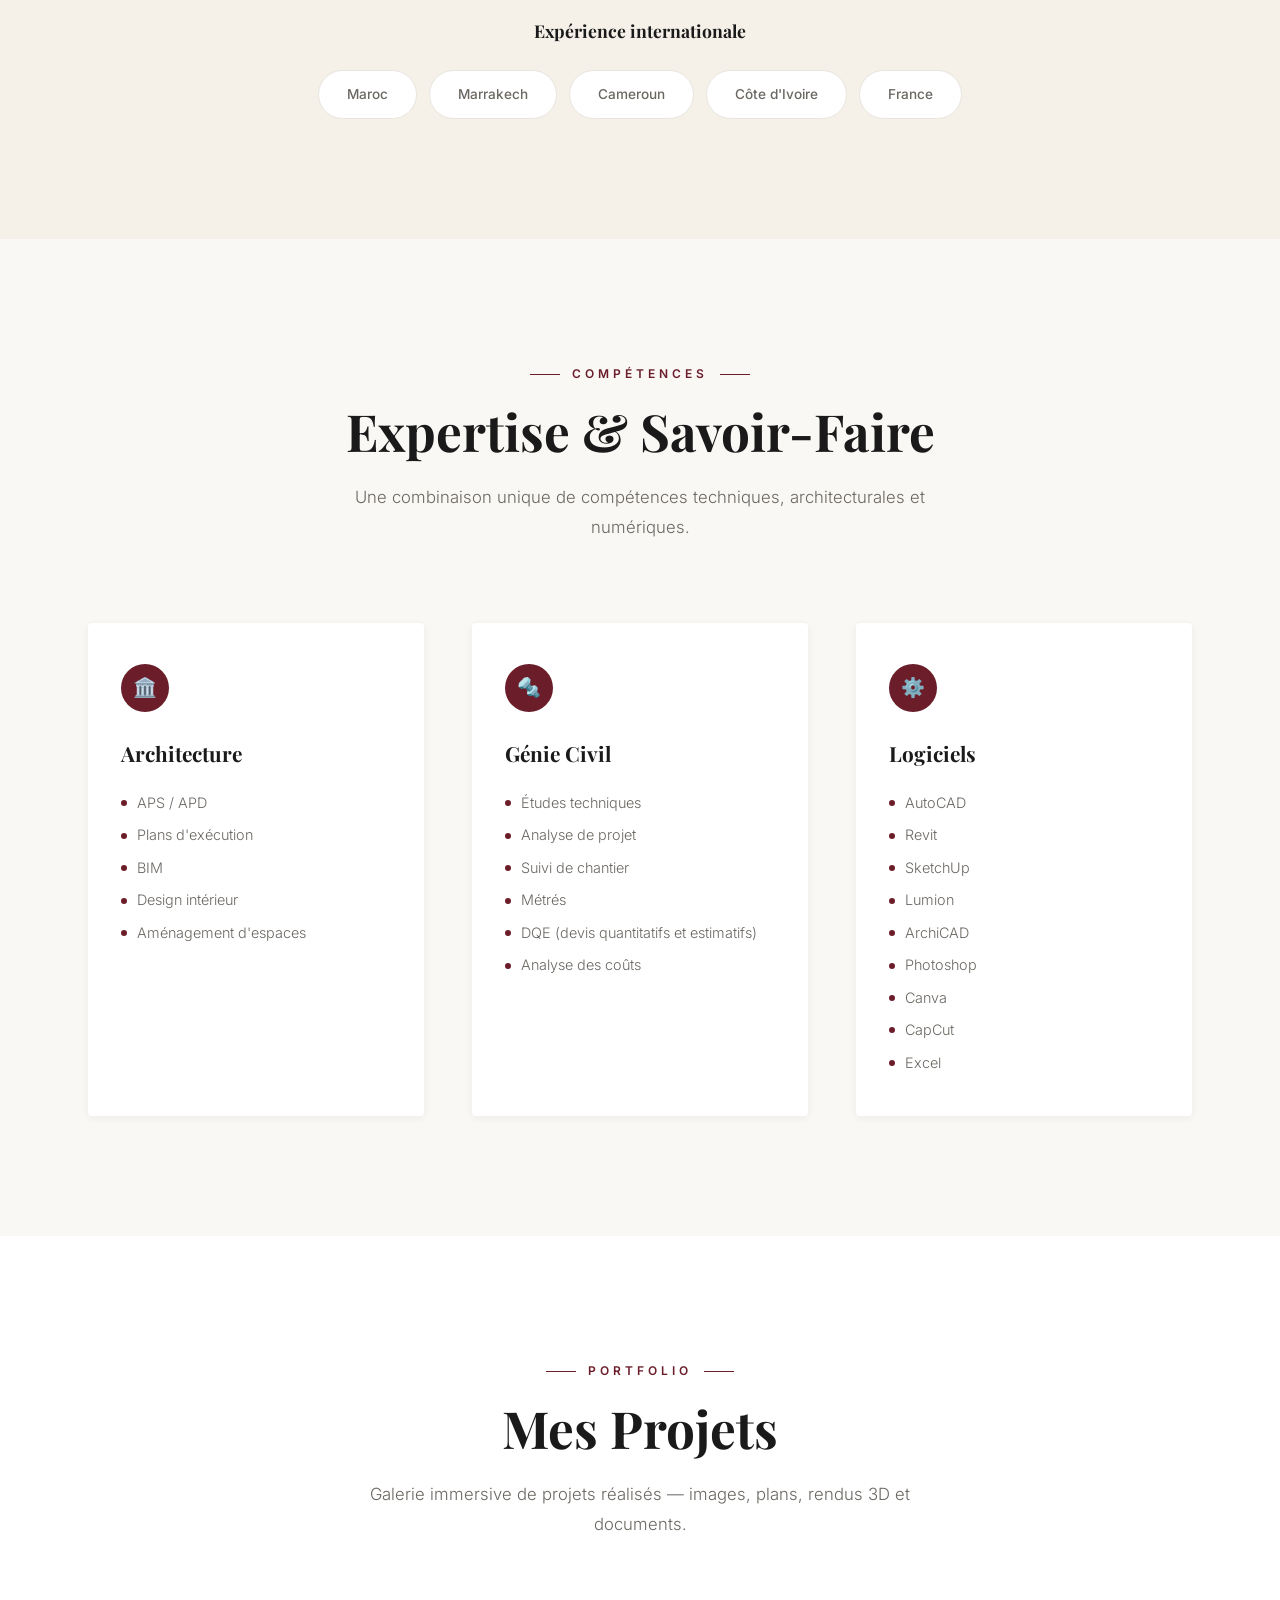
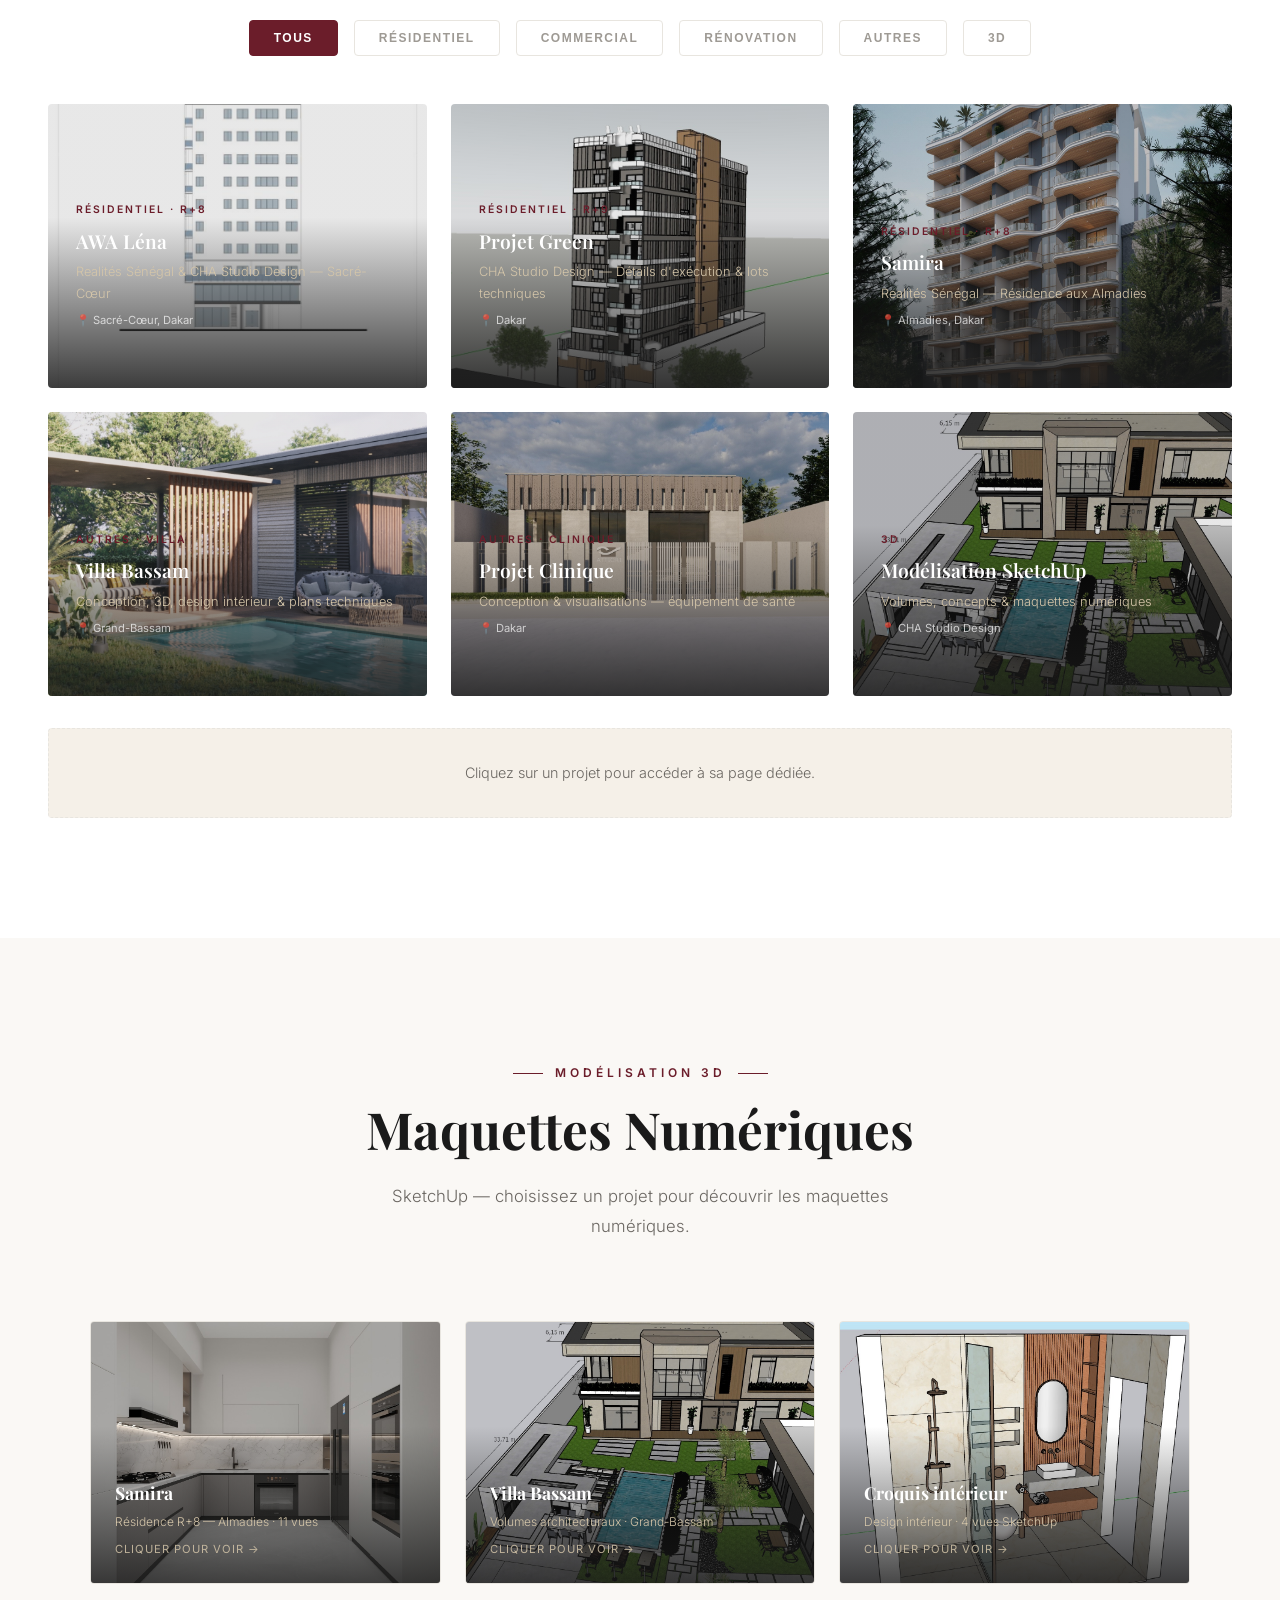
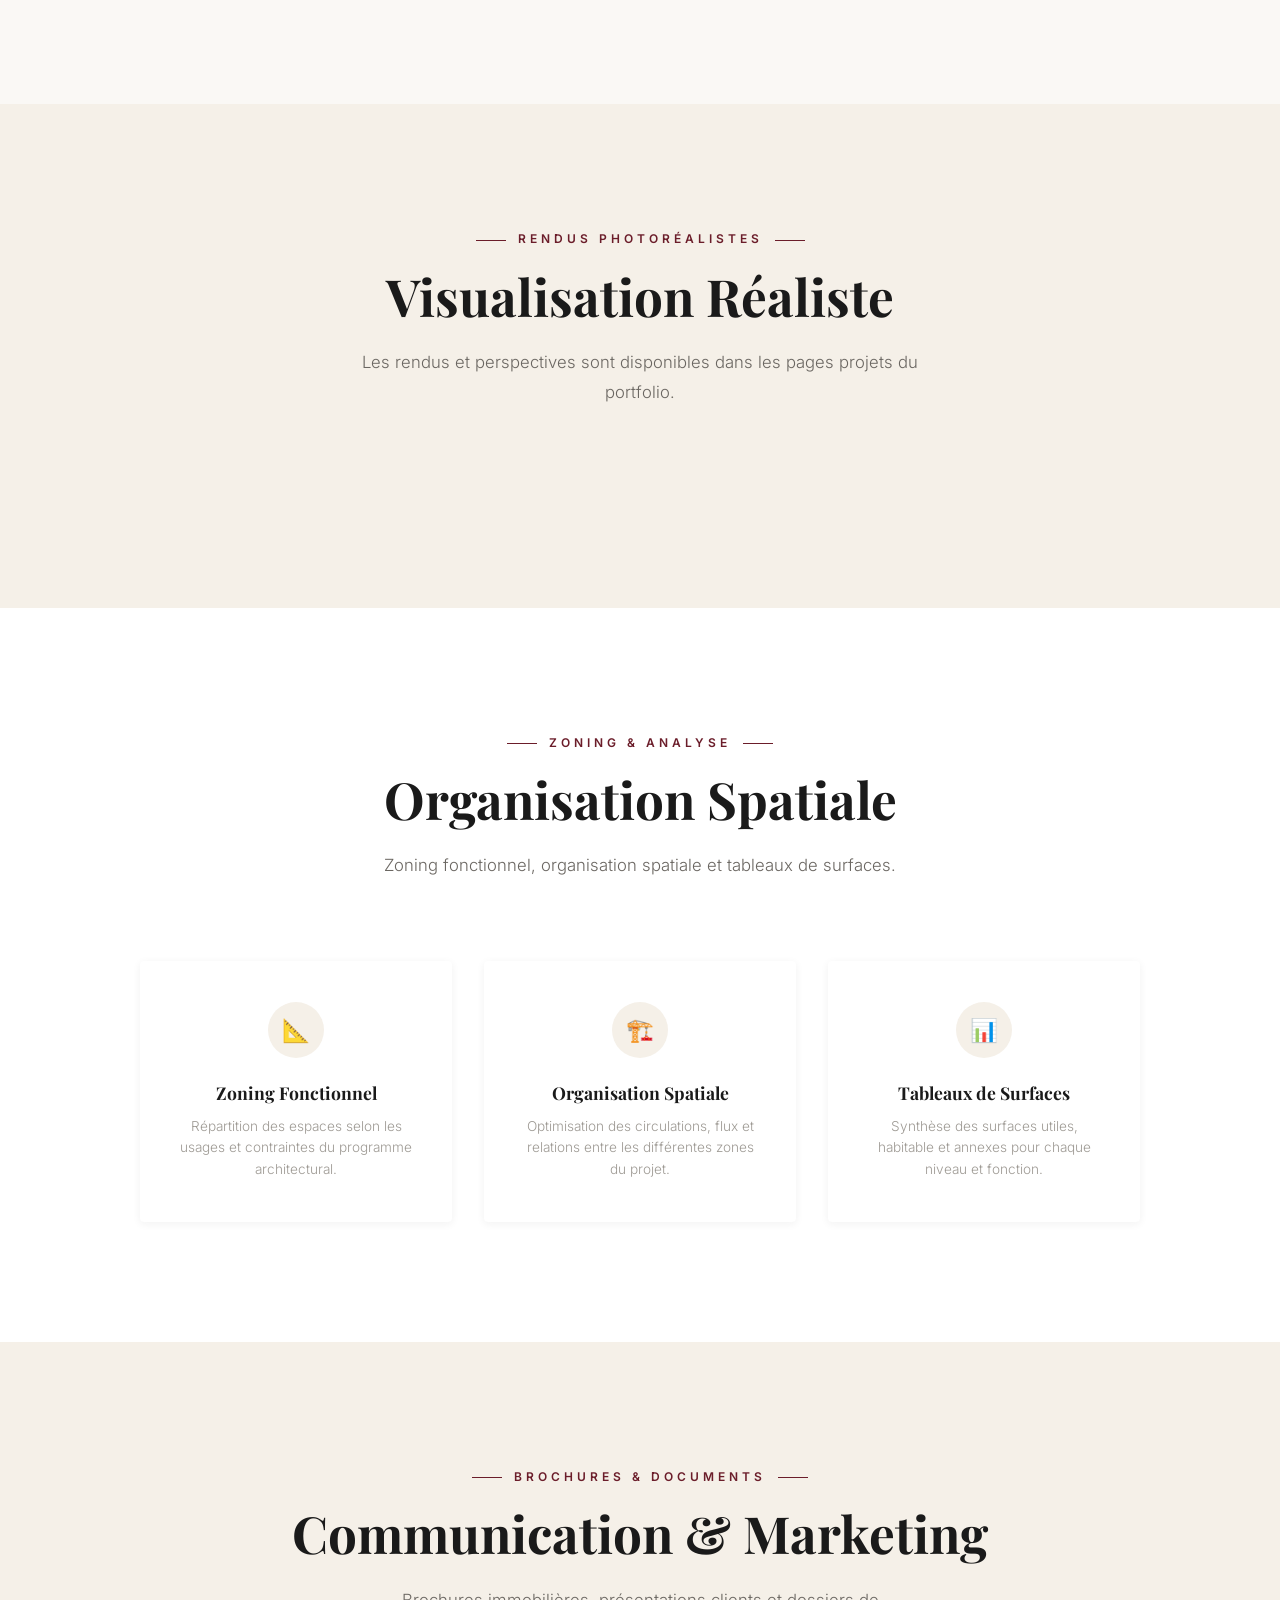
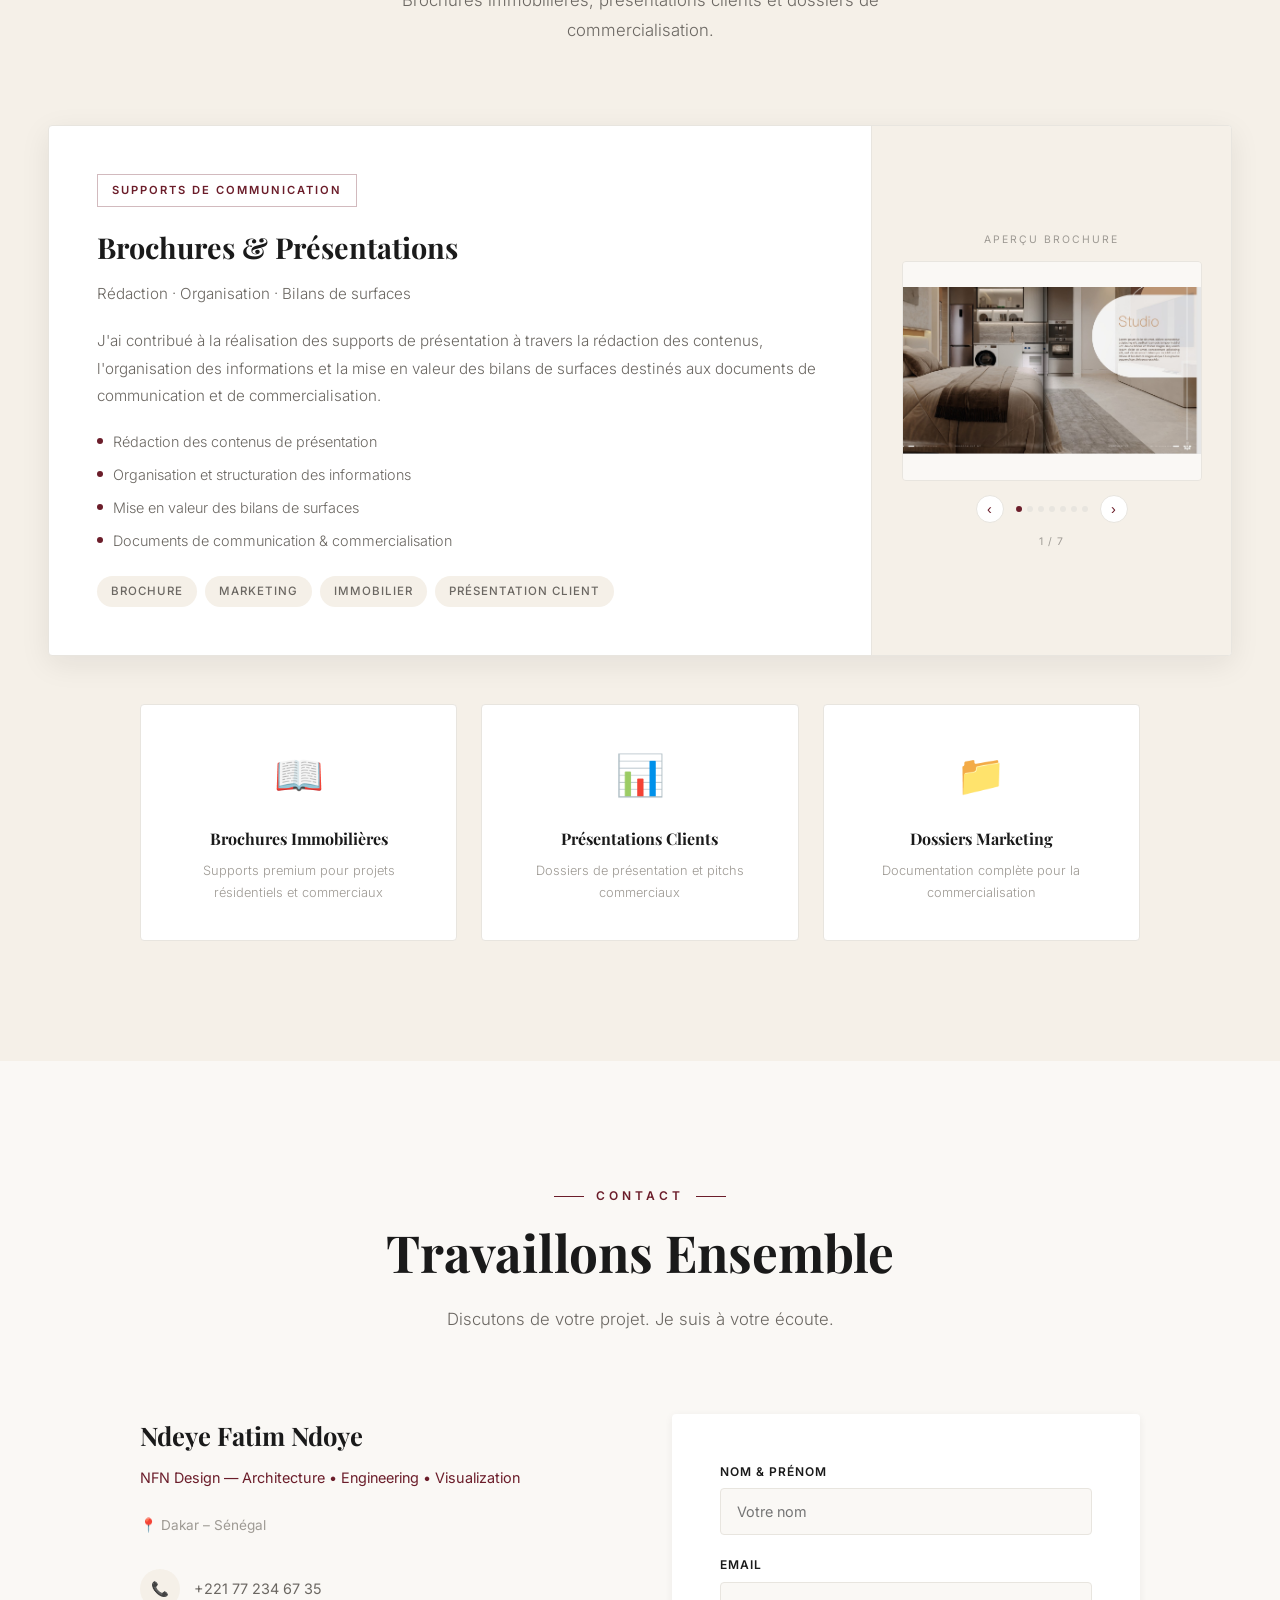
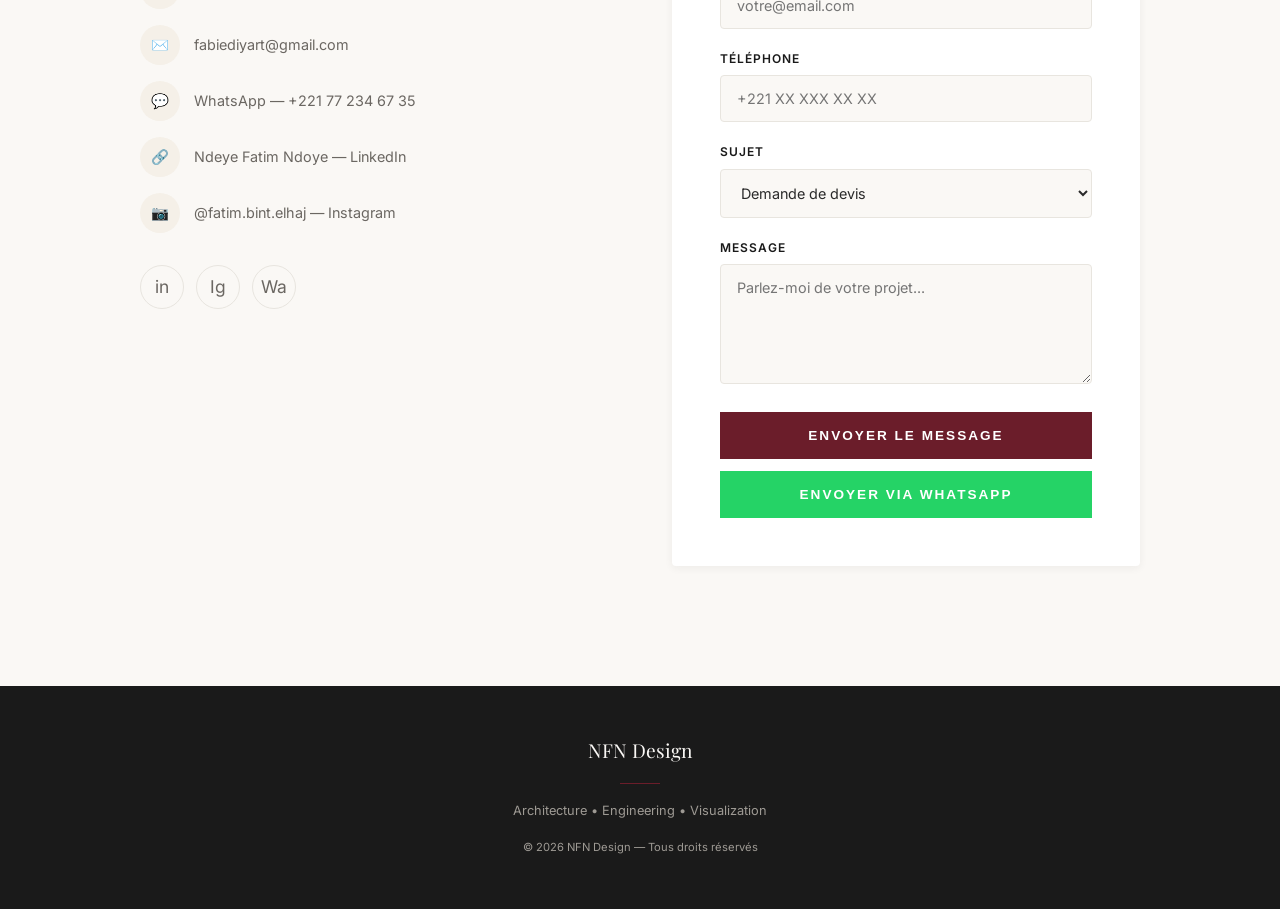
==== commit 9b6e669b: "Remove empty Plans section and simplify SketchUp page to croquis only. Drop the homepage architectur" ====
--- a/index.html
+++ b/index.html
@@ -638,43 +638,6 @@
   transform: translateY(-2px); box-shadow: var(--shadow-sm);
 }
 
-/* PLANS VIEWER */
-.plans-categories {
-  display: flex; justify-content: center; flex-wrap: wrap; gap: 12px;
-  margin-bottom: 48px;
-}
-.plan-category-tag {
-  padding: 8px 20px; font-size: 0.75rem; font-weight: 600;
-  text-transform: uppercase; letter-spacing: 1.5px;
-  background: var(--white); border: 1px solid var(--gray-light);
-  border-radius: 4px; color: var(--gray-dark);
-}
-.plans-grid {
-  display: grid; grid-template-columns: repeat(3, 1fr);
-  gap: 24px; max-width: 1200px; margin: 0 auto;
-}
-.plan-thumb {
-  position: relative; aspect-ratio: 4/3;
-  background: var(--beige); border-radius: 4px;
-  overflow: hidden; cursor: pointer;
-  border: 1px solid var(--gray-light);
-  transition: all var(--transition);
-}
-.plan-thumb:hover { transform: translateY(-4px); box-shadow: var(--shadow-md); border-color: var(--bordeaux); }
-.plan-thumb-inner {
-  position: absolute; inset: 0;
-  display: flex; flex-direction: column;
-  align-items: center; justify-content: center; gap: 8px;
-  color: var(--gray); padding: 20px; text-align: center;
-}
-.plan-thumb-inner svg { width: 48px; height: 48px; opacity: 0.35; }
-.plan-thumb-label {
-  font-size: 0.8rem; font-weight: 600;
-  text-transform: uppercase; letter-spacing: 1.5px;
-  color: var(--bordeaux);
-}
-.plan-thumb-hint { font-size: 0.7rem; color: var(--gray); }
-
 /* LIGHTBOX VIEWER */
 .lightbox {
   position: fixed; inset: 0; z-index: 10000;
@@ -1193,7 +1156,6 @@
 @media (max-width: 1024px) {
   .skills-grid { grid-template-columns: 1fr 1fr; }
   .portfolio-grid { grid-template-columns: 1fr 1fr; }
-  .plans-grid { grid-template-columns: 1fr 1fr; }
   .gallery-section-grid { grid-template-columns: 1fr 1fr; }
   .gallery-section-grid--dense { grid-template-columns: 1fr 1fr; }
   .zoning-grid { grid-template-columns: 1fr 1fr; }
@@ -1215,7 +1177,6 @@
   .skills-grid { grid-template-columns: 1fr; }
   .services-grid { grid-template-columns: 1fr; }
   .portfolio-grid { grid-template-columns: 1fr; }
-  .plans-grid { grid-template-columns: 1fr; }
   .gallery-section-grid { grid-template-columns: 1fr; }
   .zoning-grid { grid-template-columns: 1fr; }
   .brochures-grid { grid-template-columns: 1fr; }
@@ -1276,7 +1237,6 @@
     <a href="#experience" class="nav-link">Expérience</a>
     <a href="#skills" class="nav-link">Compétences</a>
     <a href="#portfolio" class="nav-link">Portfolio</a>
-    <a href="#plans" class="nav-link">Plans</a>
     <a href="#modelisation" class="nav-link">3D</a>
     <a href="#rendus" class="nav-link">Rendus</a>
     <a href="#zoning" class="nav-link">Zoning</a>
@@ -1560,62 +1520,6 @@
   <p class="portfolio-placeholder-note reveal">Cliquez sur un projet pour accéder à sa page dédiée.</p>
 </section>
 
-<!-- PLANS ARCHITECTURAUX -->
-<section class="section-beige" id="plans">
-  <div class="section-header reveal">
-    <div class="section-label">Plans Architecturaux</div>
-    <h2 class="section-title">Documentation Technique</h2>
-    <p class="section-subtitle">APS, APD, plans d'exécution, coupes, façades et détails techniques — viewer plein écran avec zoom.</p>
-  </div>
-  <div class="plans-categories reveal">
-    <span class="plan-category-tag">APS</span>
-    <span class="plan-category-tag">APD</span>
-    <span class="plan-category-tag">EXE</span>
-    <span class="plan-category-tag">Coupes</span>
-    <span class="plan-category-tag">Façades</span>
-    <span class="plan-category-tag">Détails techniques</span>
-  </div>
-  <div class="plans-grid reveal">
-    <div class="plan-thumb" data-plan-title="APS — Avant-Projet Sommaire" data-plan-type="aps">
-      <div class="plan-thumb-inner">
-        <svg viewBox="0 0 64 64" fill="none" stroke="currentColor" stroke-width="1.5"><rect x="8" y="12" width="48" height="40" rx="2"/><line x1="8" y1="24" x2="56" y2="24"/><line x1="24" y1="12" x2="24" y2="52"/></svg>
-        <span class="plan-thumb-label">APS</span>
-      </div>
-    </div>
-    <div class="plan-thumb" data-plan-title="APD — Avant-Projet Détaillé" data-plan-type="apd">
-      <div class="plan-thumb-inner">
-        <svg viewBox="0 0 64 64" fill="none" stroke="currentColor" stroke-width="1.5"><rect x="8" y="12" width="48" height="40" rx="2"/><line x1="8" y1="32" x2="56" y2="32"/><line x1="32" y1="12" x2="32" y2="52"/></svg>
-        <span class="plan-thumb-label">APD</span>
-      </div>
-    </div>
-    <div class="plan-thumb" data-plan-title="EXE — Plans d'exécution" data-plan-type="exe">
-      <div class="plan-thumb-inner">
-        <svg viewBox="0 0 64 64" fill="none" stroke="currentColor" stroke-width="1.5"><rect x="12" y="8" width="40" height="48" rx="2"/><line x1="12" y1="20" x2="52" y2="20"/><line x1="12" y1="32" x2="52" y2="32"/><line x1="12" y1="44" x2="52" y2="44"/></svg>
-        <span class="plan-thumb-label">EXE</span>
-      </div>
-    </div>
-    <div class="plan-thumb" data-plan-title="Coupes architecturales" data-plan-type="coupes">
-      <div class="plan-thumb-inner">
-        <svg viewBox="0 0 64 64" fill="none" stroke="currentColor" stroke-width="1.5"><path d="M8 48 L32 16 L56 48 Z"/><line x1="20" y1="48" x2="20" y2="32"/><line x1="44" y1="48" x2="44" y2="32"/></svg>
-        <span class="plan-thumb-label">Coupes</span>
-      </div>
-    </div>
-    <div class="plan-thumb" data-plan-title="Façades" data-plan-type="facades">
-      <div class="plan-thumb-inner">
-        <svg viewBox="0 0 64 64" fill="none" stroke="currentColor" stroke-width="1.5"><rect x="16" y="8" width="32" height="48"/><rect x="24" y="20" width="8" height="10"/><rect x="40" y="20" width="8" height="10"/><rect x="28" y="40" width="8" height="16"/></svg>
-        <span class="plan-thumb-label">Façades</span>
-      </div>
-    </div>
-    <div class="plan-thumb" data-plan-title="Détails techniques" data-plan-type="details">
-      <div class="plan-thumb-inner">
-        <svg viewBox="0 0 64 64" fill="none" stroke="currentColor" stroke-width="1.5"><circle cx="32" cy="32" r="20"/><line x1="32" y1="12" x2="32" y2="52"/><line x1="12" y1="32" x2="52" y2="32"/></svg>
-        <span class="plan-thumb-label">Détails</span>
-      </div>
-    </div>
-  </div>
-  <p class="portfolio-placeholder-note reveal" style="max-width:800px;margin:32px auto 0;">Vos plans seront intégrés ici. Le viewer plein écran avec zoom est prêt à recevoir les fichiers.</p>
-</section>
-
 <!-- MODÉLISATION 3D -->
 <section class="section" id="modelisation">
   <div class="section-header reveal">
@@ -2047,12 +1951,6 @@
   document.getElementById('lightboxZoomReset').textContent = Math.round(lightboxZoom * 100) + '%';
 }
 
-document.querySelectorAll('.plan-thumb').forEach(thumb => {
-  thumb.addEventListener('click', () => {
-    openLightbox(thumb.getAttribute('data-plan-title'), thumb.getAttribute('data-plan-src') || null);
-  });
-});
-
 document.querySelectorAll('.gallery-card[data-lightbox-title]').forEach(card => {
   card.addEventListener('click', () => {
     openLightbox(card.getAttribute('data-lightbox-title'), card.getAttribute('data-lightbox-src') || null);
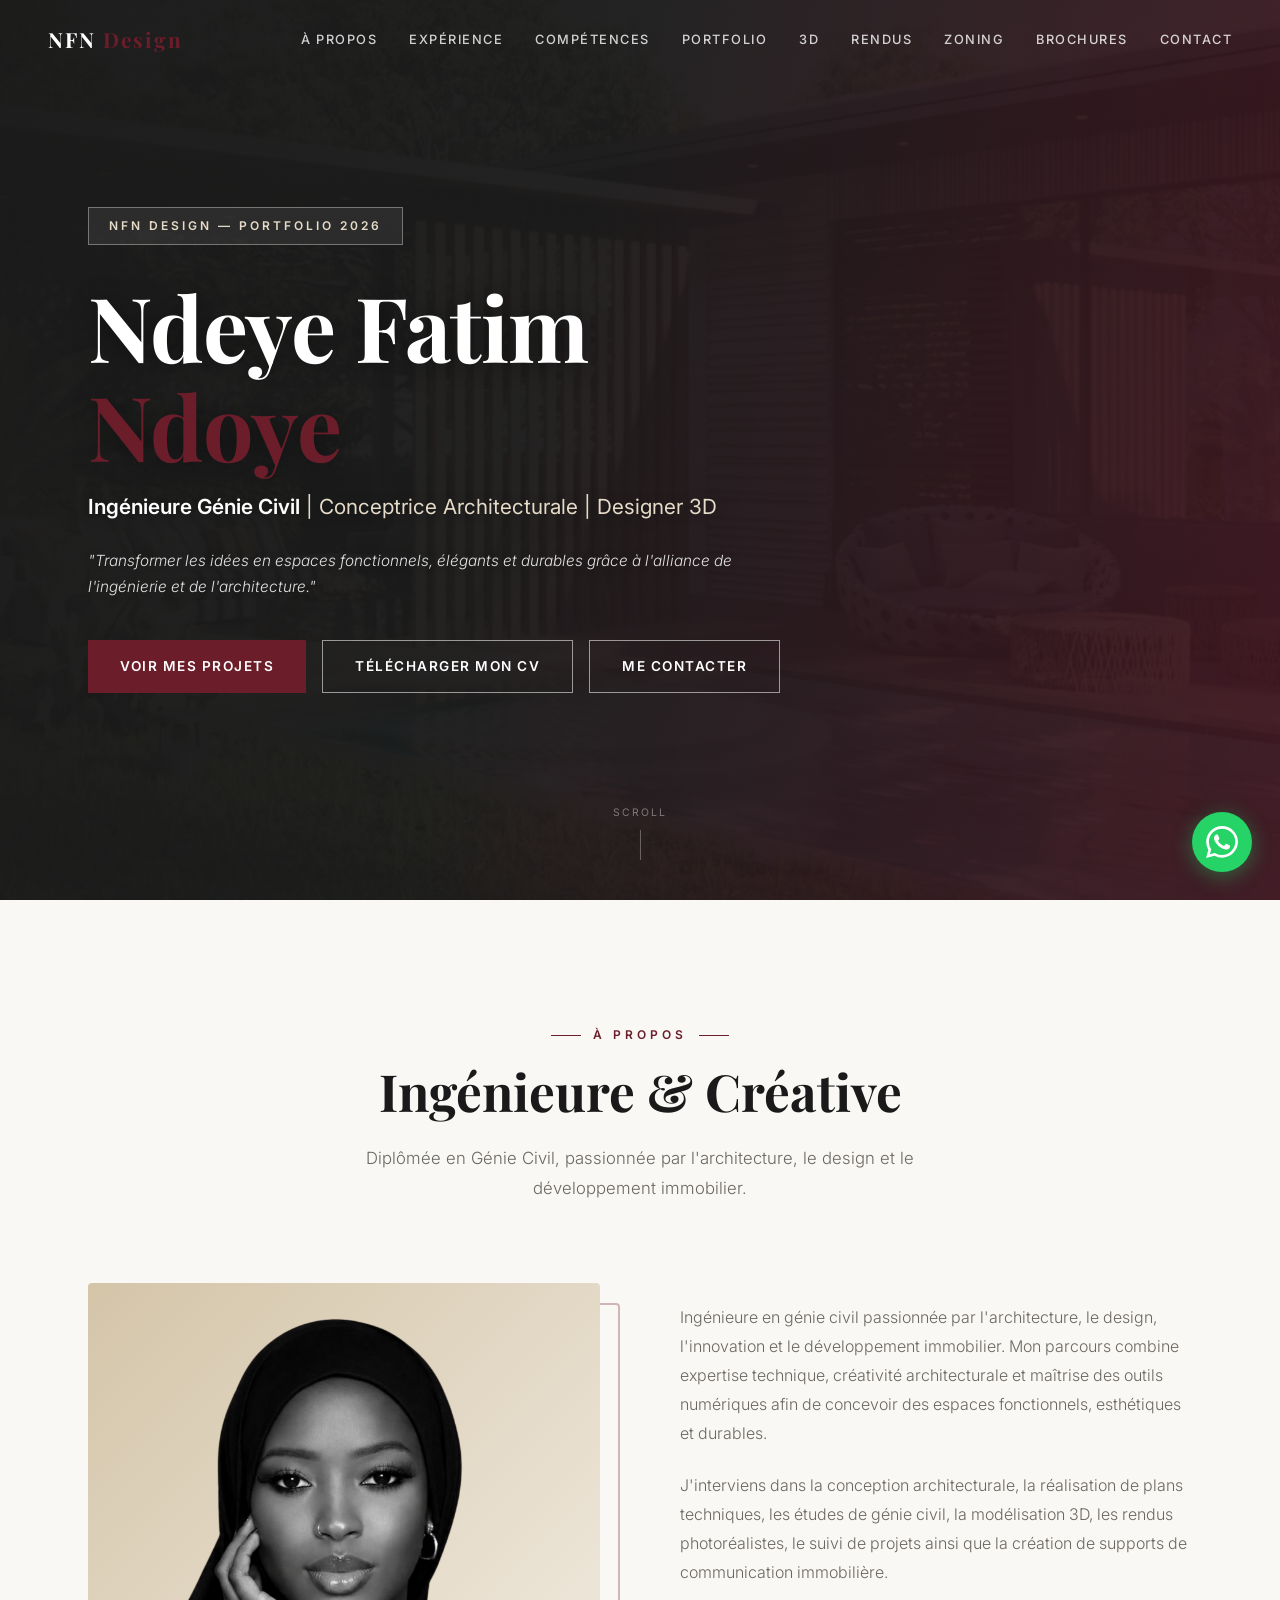
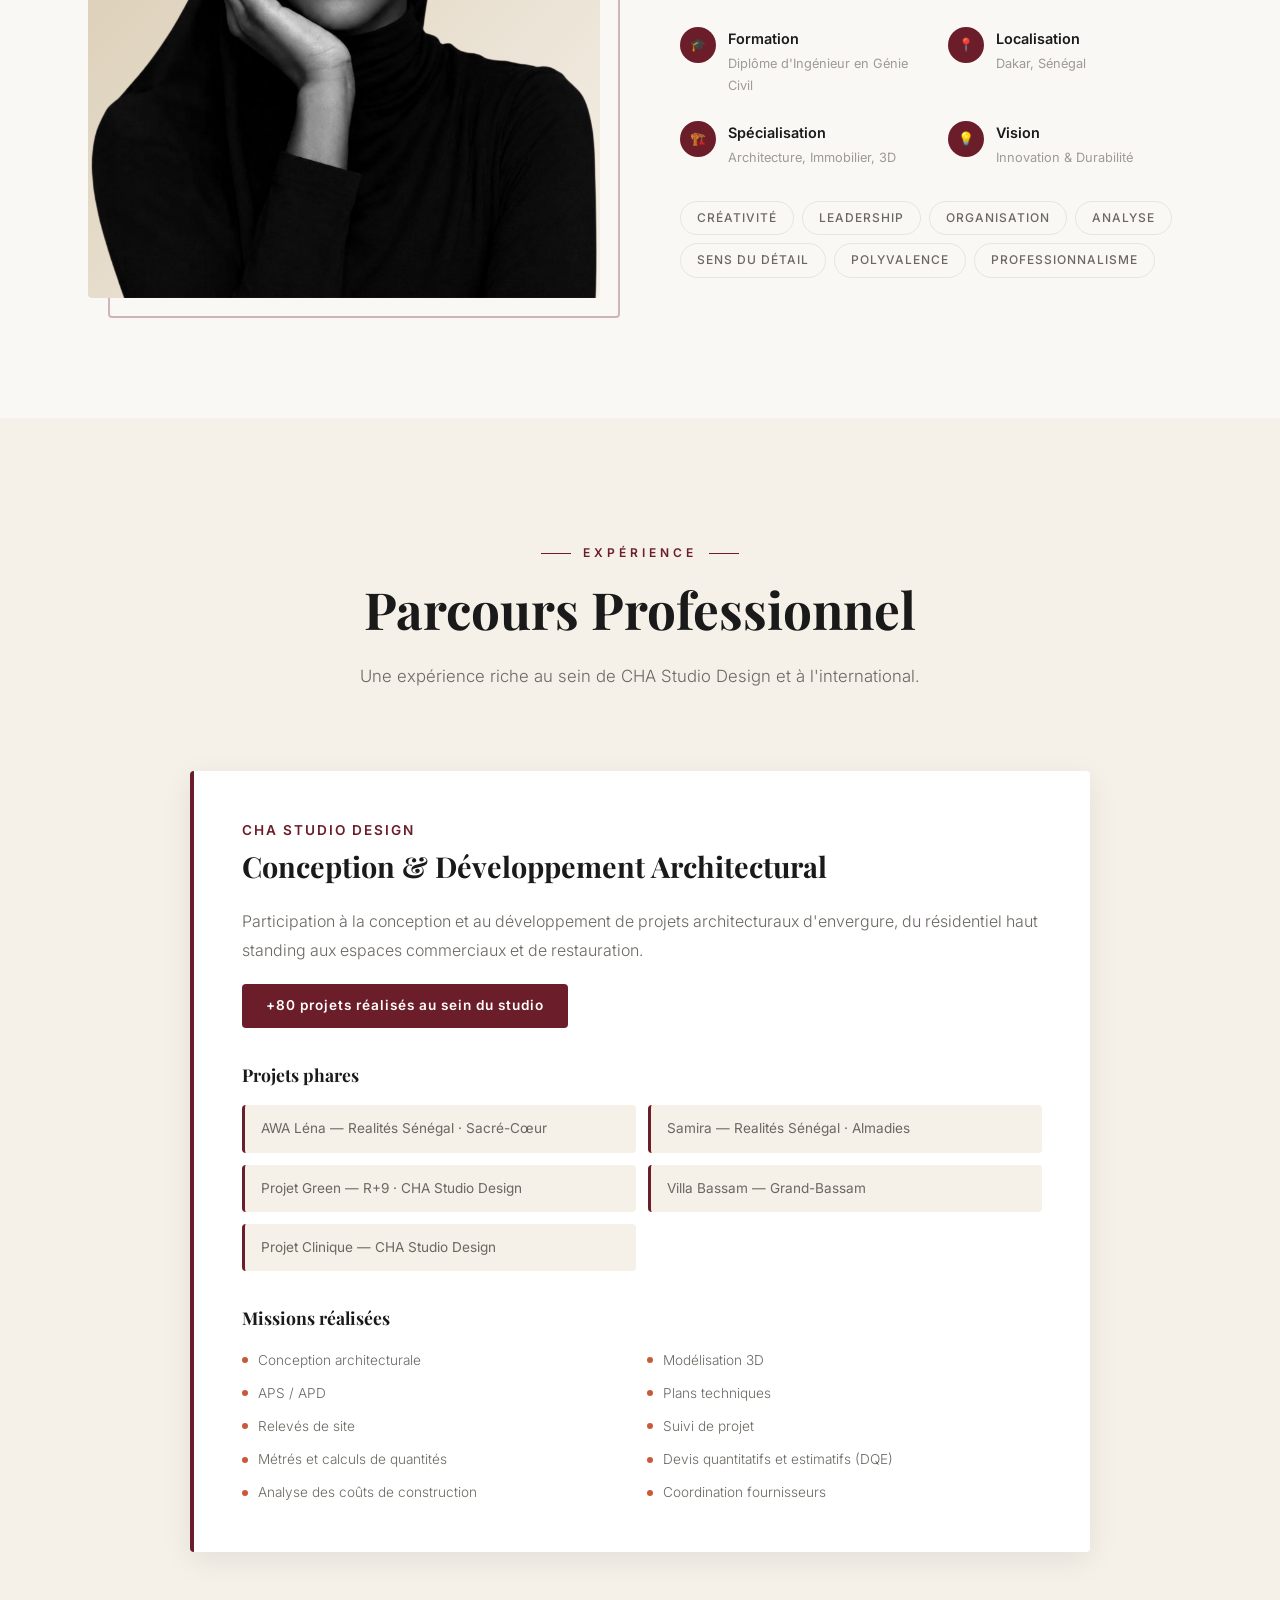
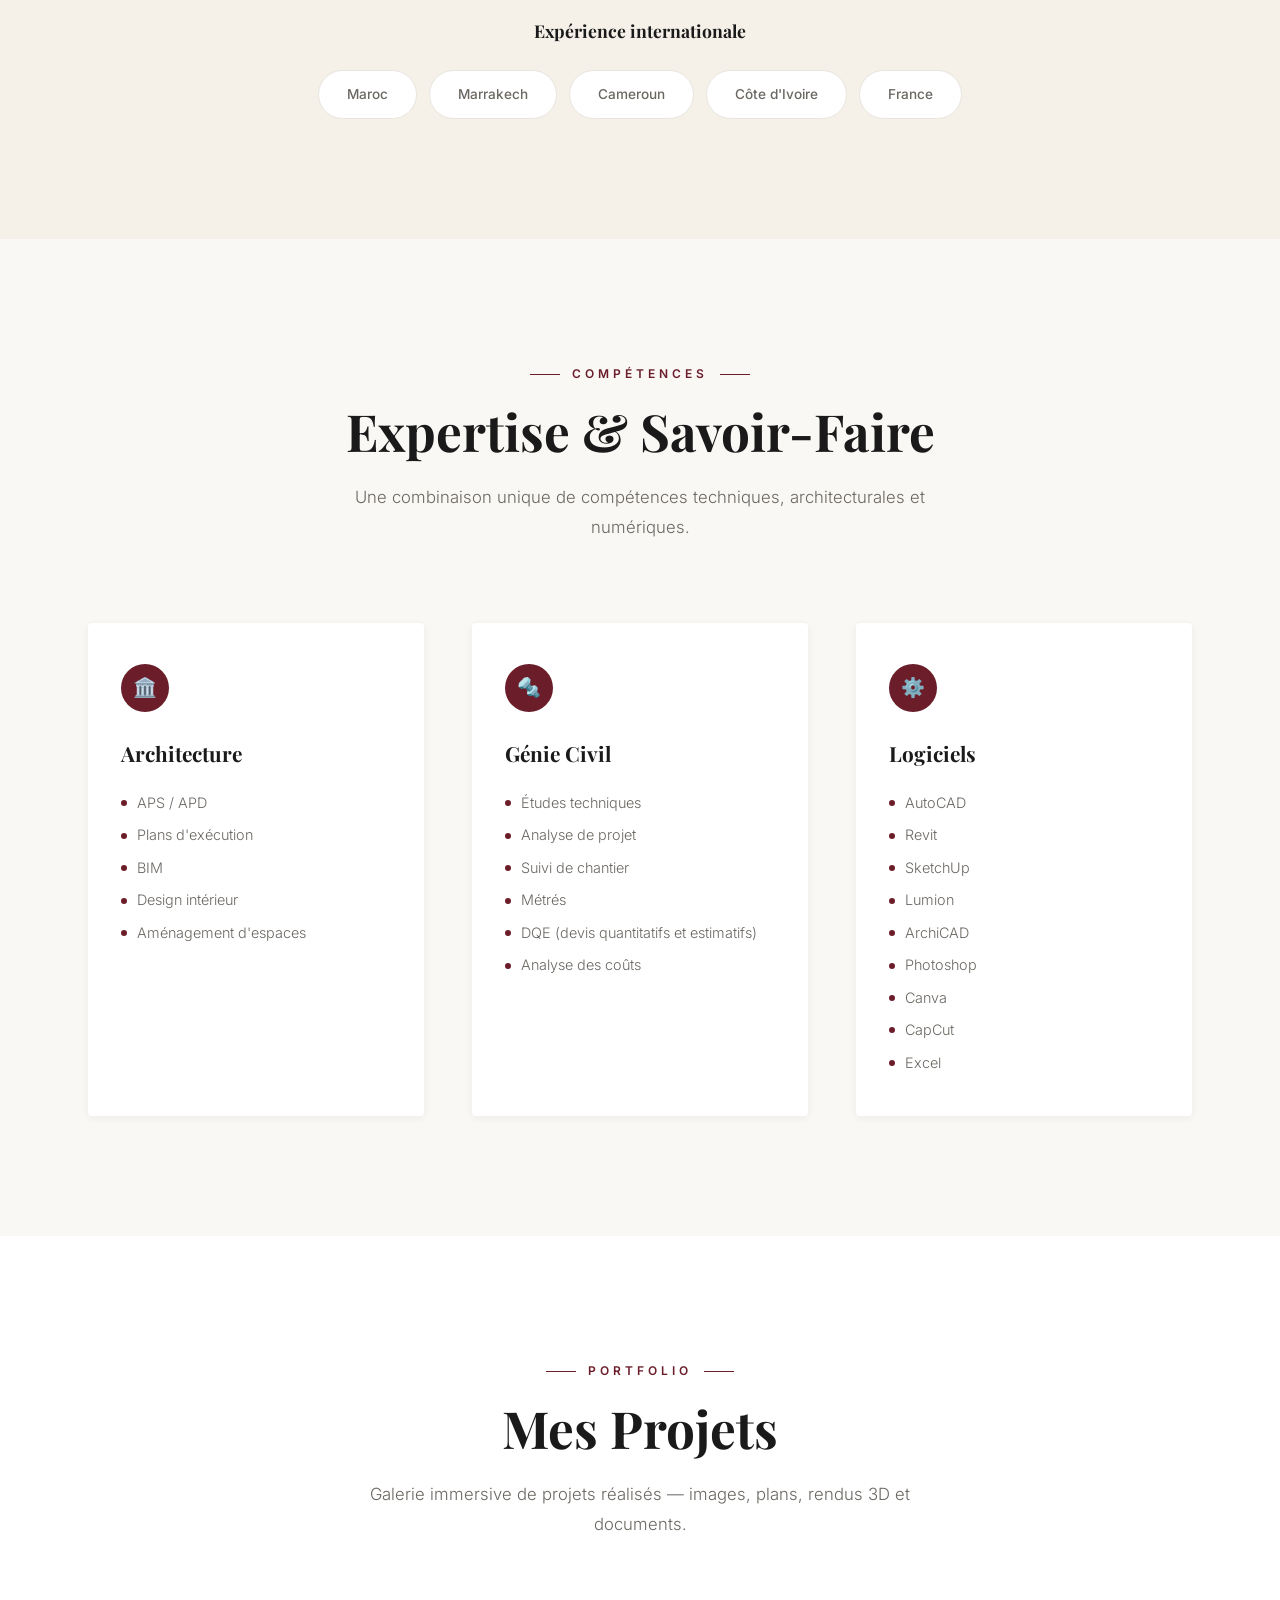
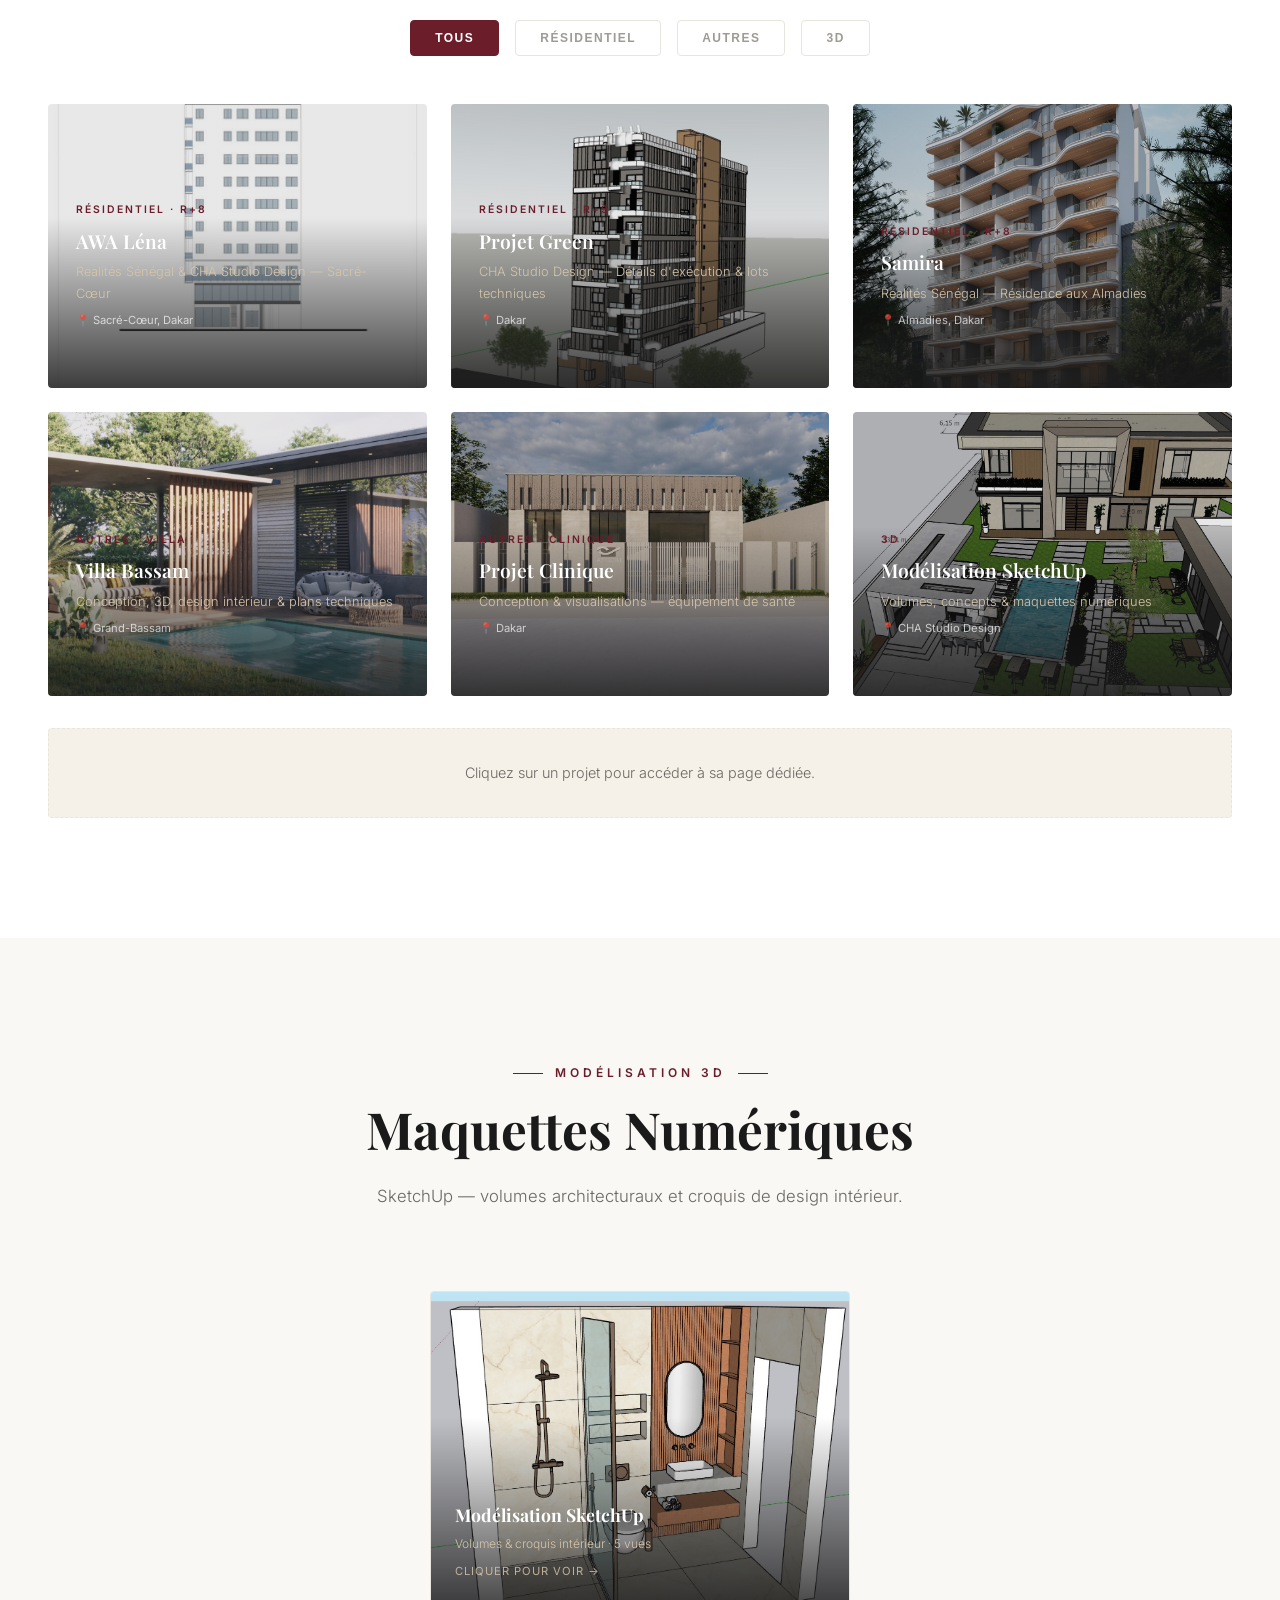
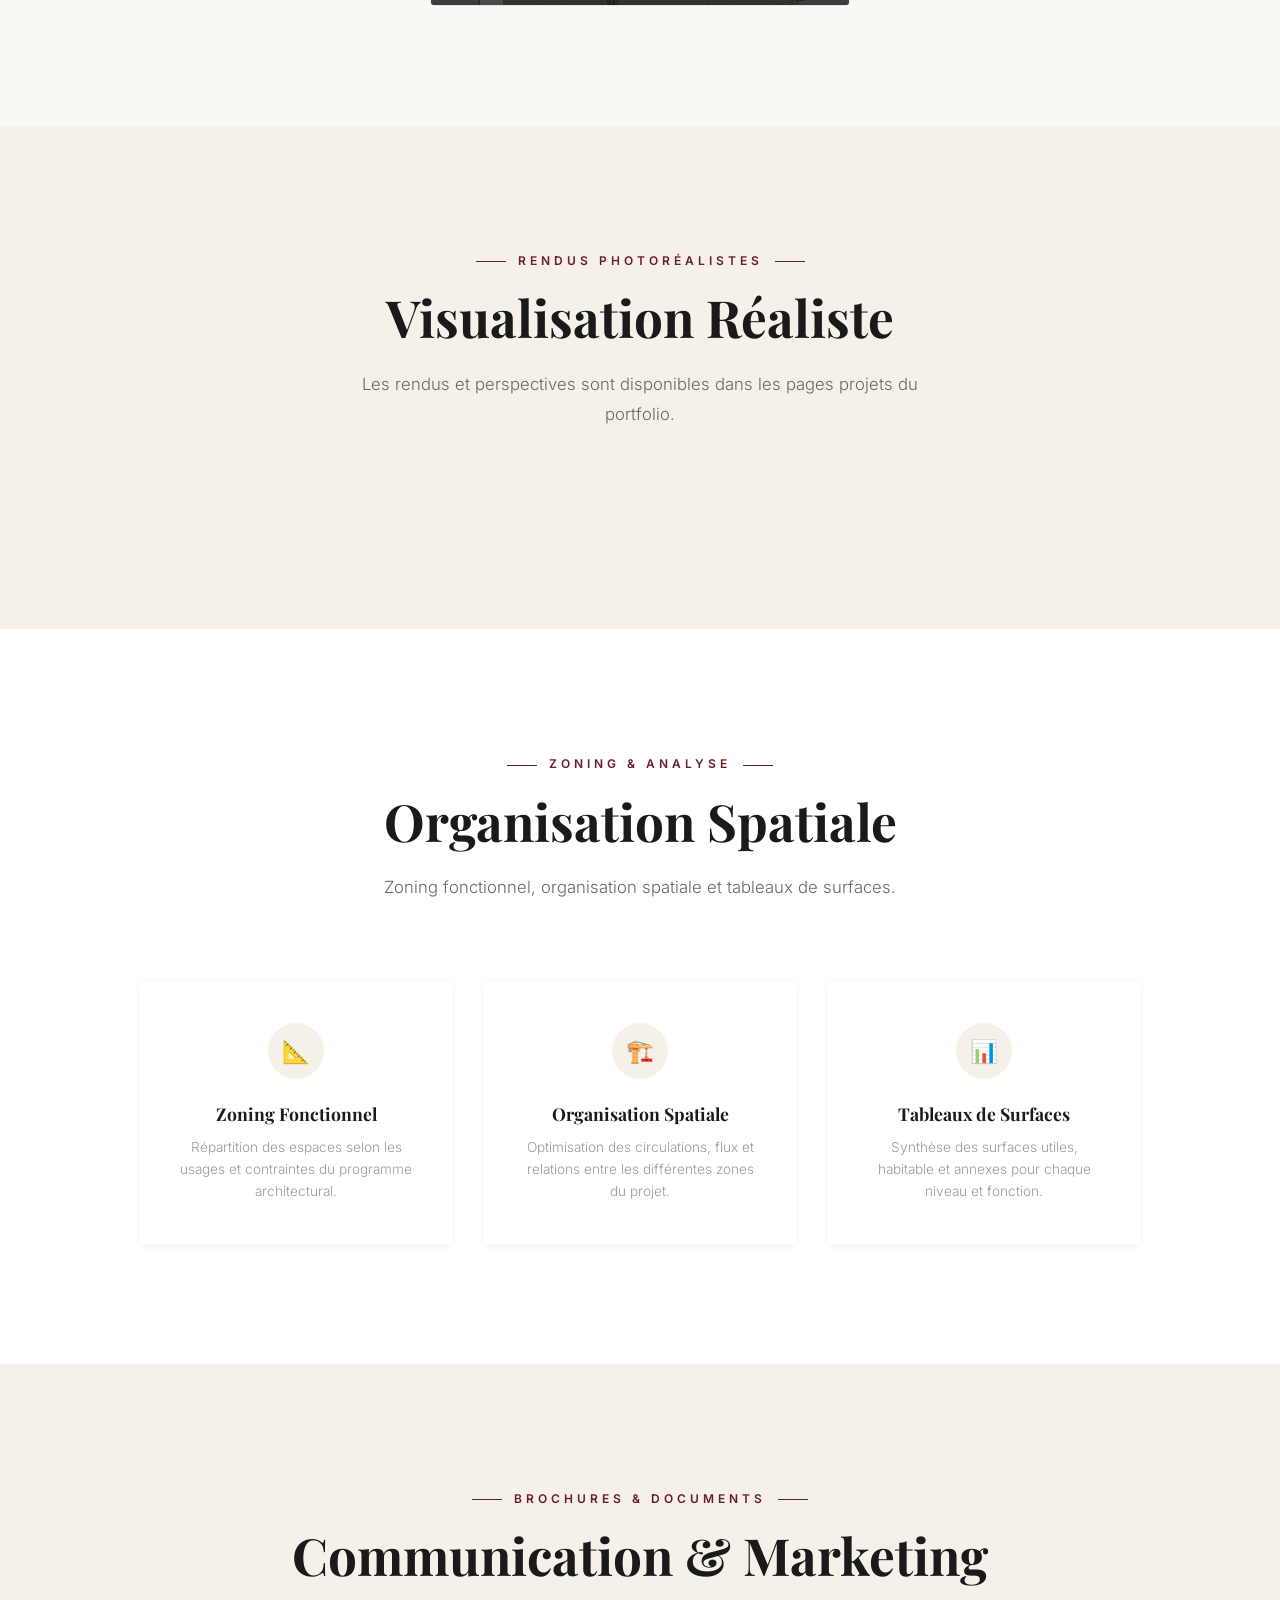
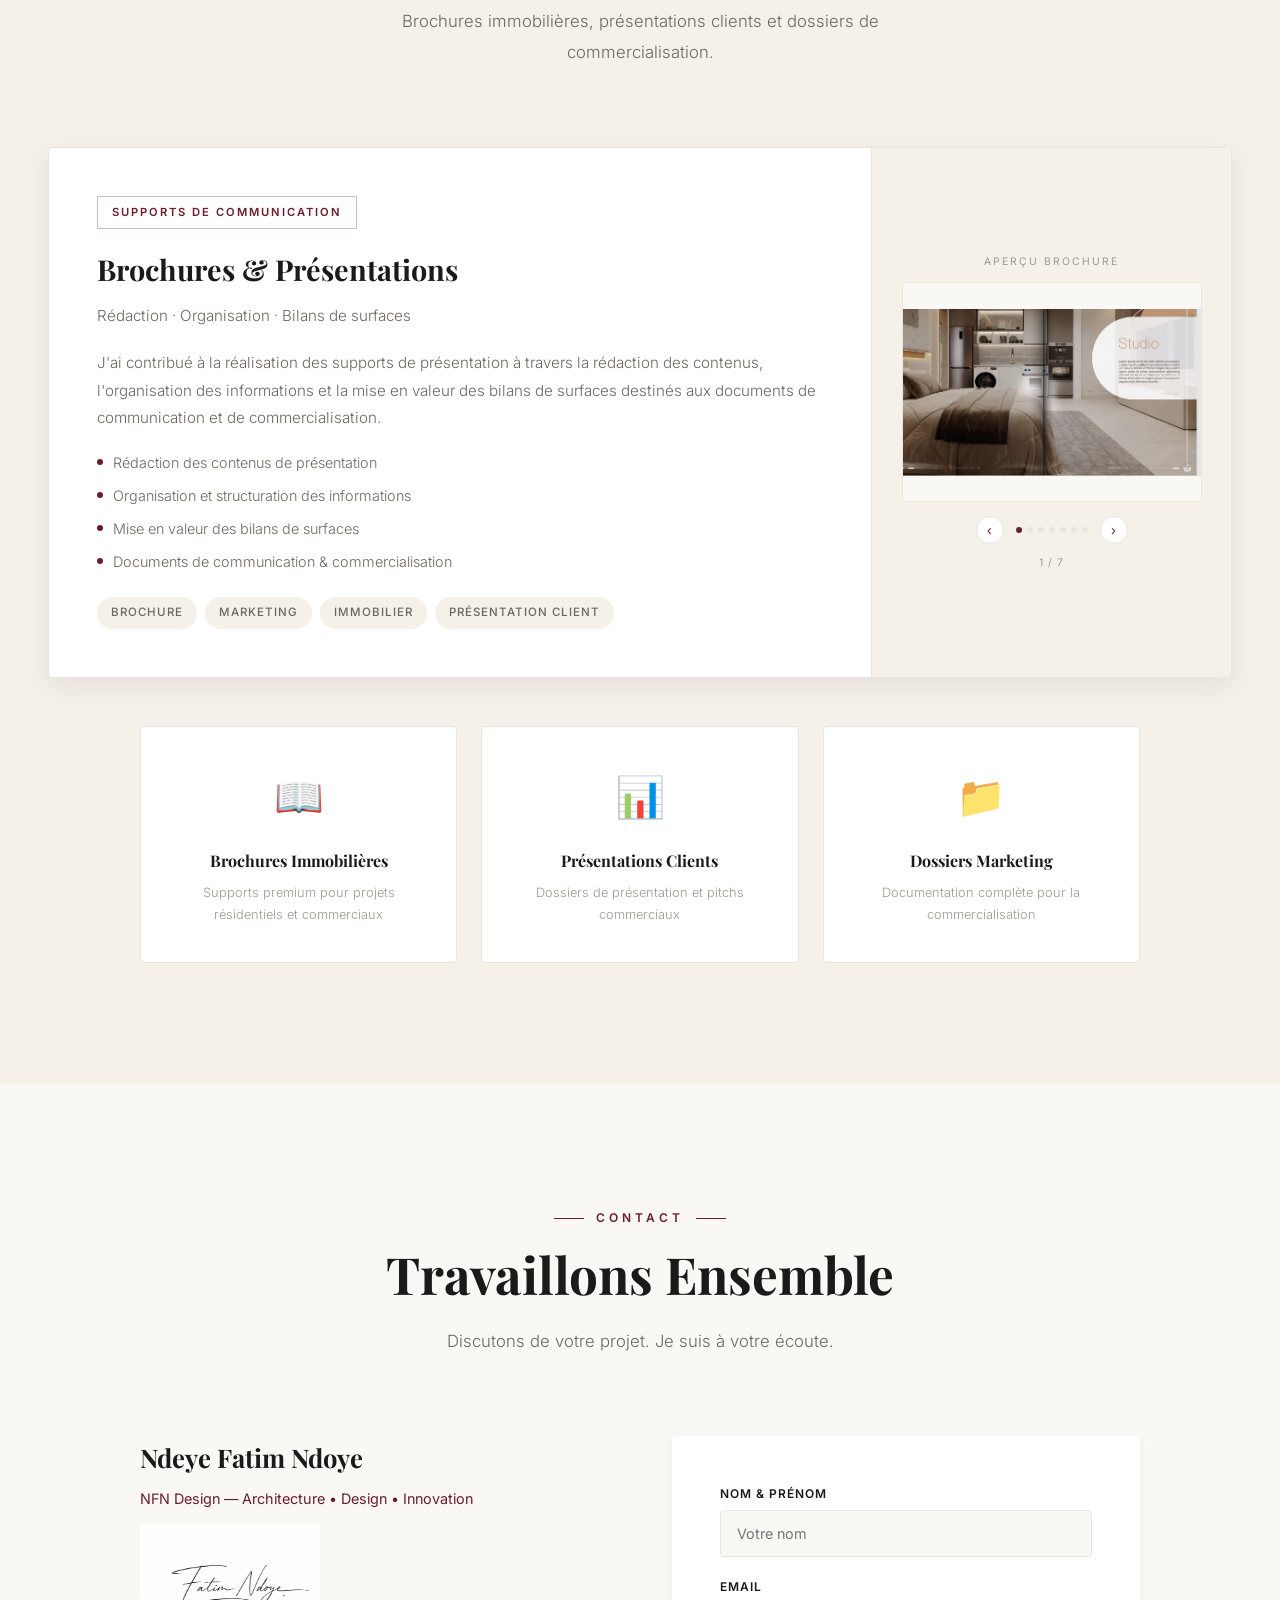
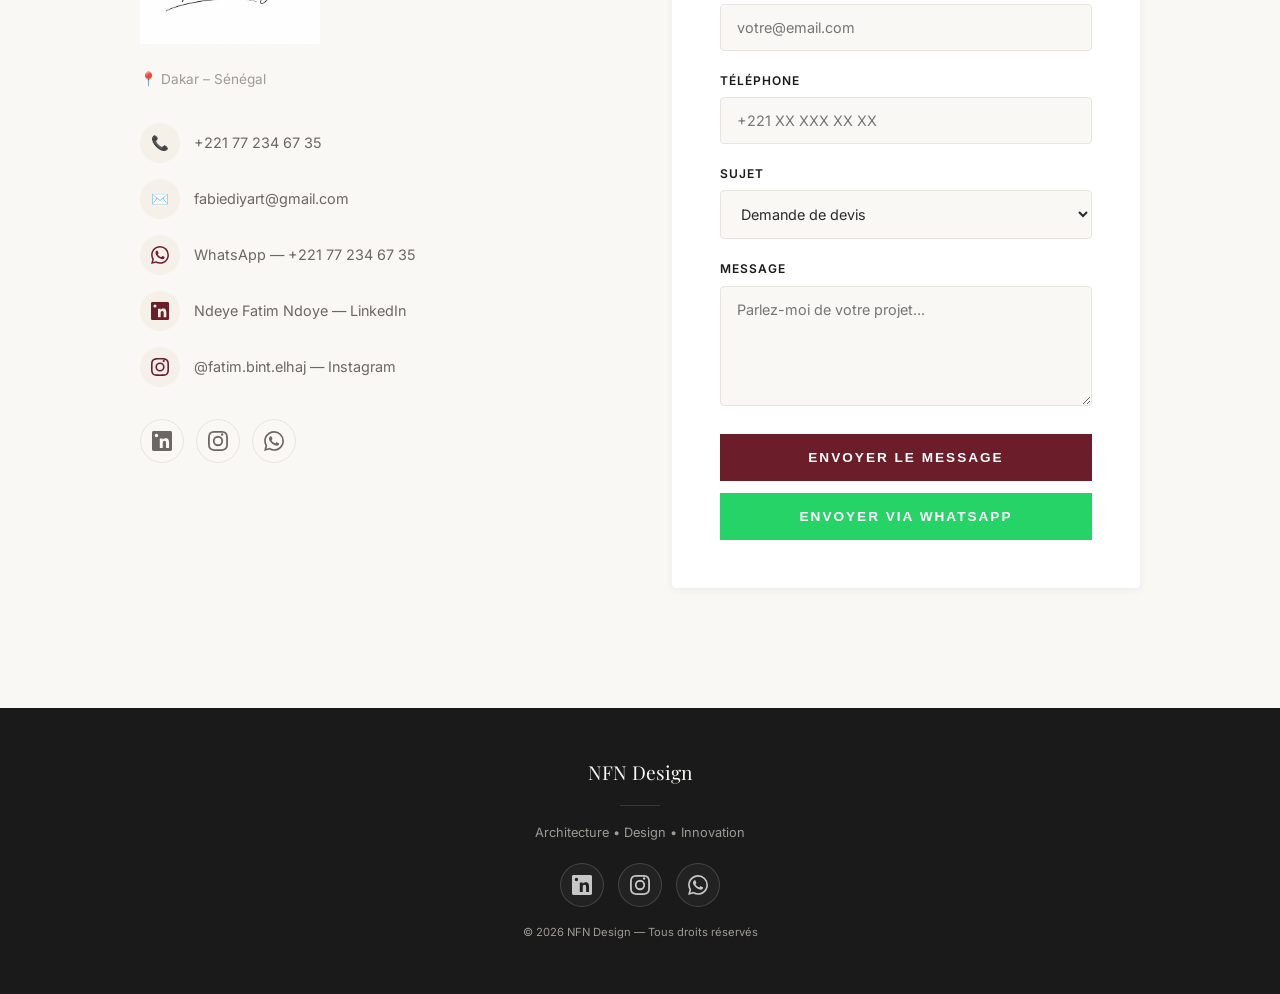
==== commit cb5e6224: "Polish contact branding, 3D section layout, and Villa Bassam content. Update tagline and social icon" ====
--- a/index.html
+++ b/index.html
@@ -3,7 +3,7 @@
 <head>
 <meta charset="UTF-8">
 <meta name="viewport" content="width=device-width, initial-scale=1.0">
-<title>NFN Design | Ndeye Fatim Ndoye — Architecture • Engineering • Visualization</title>
+<title>NFN Design | Ndeye Fatim Ndoye — Architecture • Design • Innovation</title>
 <meta name="description" content="NFN Design — Portfolio de Ndeye Fatim Ndoye, Ingénieure Génie Civil & Conceptrice Architecturale. CHA Studio Design, modélisation 3D, plans techniques et visualisation. Dakar, Sénégal.">
 <link rel="preconnect" href="https://fonts.googleapis.com">
 <link rel="preconnect" href="https://fonts.gstatic.com" crossorigin>
@@ -762,8 +762,8 @@
   max-height: 4000px; opacity: 1; margin-top: 48px;
 }
 .gallery-section-grid--rubrics {
-  grid-template-columns: repeat(3, 1fr);
-  max-width: 1100px;
+  grid-template-columns: 1fr;
+  max-width: 420px;
 }
 @media (max-width: 768px) {
   .gallery-section-grid--rubrics { grid-template-columns: 1fr; max-width: 100%; }
@@ -782,6 +782,19 @@
 }
 .modelisation-inner-header p {
   font-size: 0.9rem; color: var(--gray-dark); font-weight: 300;
+}
+.modelisation-subsection-header {
+  margin-bottom: 20px;
+}
+.modelisation-subsection-header h4 {
+  font-family: var(--font-serif); font-size: 1.1rem; color: var(--black);
+  margin-bottom: 4px;
+}
+.modelisation-subsection-header p {
+  font-size: 0.85rem; color: var(--gray); font-weight: 300;
+}
+.modelisation-subsection + .modelisation-subsection {
+  margin-top: 40px; padding-top: 32px; border-top: 1px solid var(--gray-light);
 }
 .gallery-card--rubric { cursor: pointer; }
 
@@ -1056,7 +1069,15 @@
 }
 .contact-info .contact-title {
   font-size: 0.9rem; color: var(--bordeaux);
-  font-weight: 400; margin-bottom: 24px;
+  font-weight: 400; margin-bottom: 12px;
+}
+.contact-signature {
+  display: block;
+  width: 180px;
+  max-width: 100%;
+  height: auto;
+  margin-bottom: 24px;
+  opacity: 0.92;
 }
 .contact-info .contact-location {
   font-size: 0.85rem; color: var(--gray);
@@ -1081,15 +1102,24 @@
 .contact-social {
   display: flex; gap: 12px;
 }
-.contact-social a {
+.contact-social a,
+.footer-social a {
   width: 44px; height: 44px;
   display: flex; align-items: center; justify-content: center;
   border: 1px solid var(--gray-light);
   border-radius: 50%; color: var(--gray-dark);
   transition: all var(--transition);
-  font-size: 1.1rem;
+}
+.contact-social a svg,
+.footer-social a svg,
+.contact-detail-icon svg {
+  width: 20px; height: 20px; fill: currentColor;
 }
 .contact-social a:hover { border-color: var(--bordeaux); background: var(--bordeaux); color: var(--white); }
+.contact-social a.social-linkedin:hover { border-color: #0A66C2; background: #0A66C2; color: var(--white); }
+.contact-social a.social-instagram:hover { border-color: #E4405F; background: #E4405F; color: var(--white); }
+.contact-social a.social-whatsapp:hover { border-color: #25D366; background: #25D366; color: var(--white); }
+.contact-detail-icon svg { width: 18px; height: 18px; }
 .contact-qr {
   margin-top: 24px; width: 100px; height: 100px;
   background: var(--white); border: 1px solid var(--gray-light);
@@ -1147,6 +1177,19 @@
   width: 40px; height: 1px; background: var(--bordeaux);
   margin: 16px auto;
 }
+.footer-social {
+  display: flex; justify-content: center; gap: 14px;
+  margin: 20px 0 8px;
+}
+.footer-social a {
+  border-color: rgba(255,255,255,0.15);
+  color: rgba(255,255,255,0.75);
+  background: rgba(255,255,255,0.04);
+}
+.footer-social a:hover { transform: translateY(-2px); color: var(--white); }
+.footer-social a.social-linkedin:hover { border-color: #0A66C2; background: #0A66C2; }
+.footer-social a.social-instagram:hover { border-color: #E4405F; background: #E4405F; }
+.footer-social a.social-whatsapp:hover { border-color: #25D366; background: #25D366; }
 
 /* SCROLL REVEAL */
 .reveal { opacity: 0; transform: translateY(30px); transition: all 0.8s ease; }
@@ -1294,7 +1337,7 @@
         Ingénieure en génie civil passionnée par l'architecture, le design, l'innovation et le développement immobilier. Mon parcours combine expertise technique, créativité architecturale et maîtrise des outils numériques afin de concevoir des espaces fonctionnels, esthétiques et durables.
       </p>
       <p class="about-text">
-        J'interviens dans la conception architecturale, la réalisation de plans techniques, les études de génie civil, la modélisation 3D, les rendus photoréalistes, l'assainissement, la voirie, le suivi de projets ainsi que la création de supports de communication immobilière.
+        J'interviens dans la conception architecturale, la réalisation de plans techniques, les études de génie civil, la modélisation 3D, les rendus photoréalistes, le suivi de projets ainsi que la création de supports de communication immobilière.
       </p>
       <div class="about-details">
         <div class="about-detail-item">
@@ -1450,8 +1493,6 @@
   <div class="portfolio-filters reveal" id="portfolioFilters">
     <button class="portfolio-filter active" data-filter="all">Tous</button>
     <button class="portfolio-filter" data-filter="residentiel">Résidentiel</button>
-    <button class="portfolio-filter" data-filter="commercial">Commercial</button>
-    <button class="portfolio-filter" data-filter="renovation">Rénovation</button>
     <button class="portfolio-filter" data-filter="autres">Autres</button>
     <button class="portfolio-filter" data-filter="3d">3D</button>
   </div>
@@ -1525,129 +1566,64 @@
   <div class="section-header reveal">
     <div class="section-label">Modélisation 3D</div>
     <h2 class="section-title">Maquettes Numériques</h2>
-    <p class="section-subtitle">SketchUp — choisissez un projet pour découvrir les maquettes numériques.</p>
+    <p class="section-subtitle">SketchUp — volumes architecturaux et croquis de design intérieur.</p>
   </div>
 
   <div class="gallery-section-grid gallery-section-grid--rubrics reveal">
-    <div class="gallery-card gallery-card--rubric" data-rubric-open="modelisation-samira" role="button" tabindex="0" aria-label="Samira — Maquettes SketchUp">
-      <div class="gallery-card-bg" style="background-image:url('images/samira/maquette3d-3.jpeg')"></div>
-      <div class="gallery-card-overlay">
-        <h4>Samira</h4>
-        <p>Résidence R+8 — Almadies · 11 vues</p>
-        <span class="rubric-card-hint">Cliquer pour voir →</span>
-      </div>
-    </div>
-    <div class="gallery-card gallery-card--rubric" data-rubric-open="modelisation-villa-bassam" role="button" tabindex="0" aria-label="Villa Bassam — SketchUp">
-      <div class="gallery-card-bg" style="background-image:url('images/autres%20projets/Villa%20Bassam/rendu-1.jpeg')"></div>
-      <div class="gallery-card-overlay">
-        <h4>Villa Bassam</h4>
-        <p>Volumes architecturaux · Grand-Bassam</p>
-        <span class="rubric-card-hint">Cliquer pour voir →</span>
-      </div>
-    </div>
-    <div class="gallery-card gallery-card--rubric" data-rubric-open="modelisation-interior" role="button" tabindex="0" aria-label="Croquis design intérieur — SketchUp">
+    <div class="gallery-card gallery-card--rubric" data-rubric-open="modelisation-sketchup" role="button" tabindex="0" aria-label="Modélisation SketchUp">
       <div class="gallery-card-bg" style="background-image:url('images/autres%20projets/Villa%20Bassam/VISUALISATION%20SKETCHUP/sketchup-1.jpeg')"></div>
       <div class="gallery-card-overlay">
+        <h4>Modélisation SketchUp</h4>
+        <p>Volumes &amp; croquis intérieur · 5 vues</p>
+        <span class="rubric-card-hint">Cliquer pour voir →</span>
+      </div>
+    </div>
+  </div>
+
+  <div class="modelisation-inner" id="modelisation-sketchup">
+    <div class="modelisation-inner-header reveal">
+      <div>
+        <h3>Modélisation SketchUp</h3>
+        <p>Volumes architecturaux &amp; croquis intérieur</p>
+      </div>
+      <a href="modelisation.html" class="rubric-card-hint" style="color:var(--bordeaux);font-weight:600;">Voir la page complète →</a>
+    </div>
+
+    <div class="modelisation-subsection reveal">
+      <div class="modelisation-subsection-header">
+        <h4>Visualisation SketchUp</h4>
+        <p>Autre villa · modélisation volumétrique</p>
+      </div>
+      <div class="gallery-section-grid reveal">
+        <div class="gallery-card" data-lightbox-title="Visualisation SketchUp — volumes" data-lightbox-src="images/autres%20projets/Villa%20Bassam/rendu-1.jpeg">
+          <div class="gallery-card-bg" style="background-image:url('images/autres%20projets/Villa%20Bassam/rendu-1.jpeg')"></div>
+          <div class="gallery-card-overlay"><h4>Vue 1</h4><p>Volumes architecturaux</p></div>
+        </div>
+      </div>
+    </div>
+
+    <div class="modelisation-subsection reveal">
+      <div class="modelisation-subsection-header">
         <h4>Croquis intérieur</h4>
         <p>Design intérieur · 4 vues SketchUp</p>
-        <span class="rubric-card-hint">Cliquer pour voir →</span>
-      </div>
-    </div>
-  </div>
-
-  <div class="modelisation-inner" id="modelisation-samira">
-    <div class="modelisation-inner-header reveal">
-      <div>
-        <h3>Samira — Maquette SketchUp</h3>
-        <p>11 vues · Almadies, Dakar</p>
-      </div>
-    </div>
-    <div class="gallery-section-grid gallery-section-grid--dense reveal">
-      <div class="gallery-card" data-lightbox-title="Samira — Maquette 3D 1" data-lightbox-src="images/samira/maquette3d-1.jpeg">
-        <div class="gallery-card-bg" style="background-image:url('images/samira/maquette3d-1.jpeg')"></div>
-        <div class="gallery-card-overlay"><h4>Vue 1</h4><p>Samira</p></div>
-      </div>
-      <div class="gallery-card" data-lightbox-title="Samira — Maquette 3D 2" data-lightbox-src="images/samira/maquette3d-2.jpeg">
-        <div class="gallery-card-bg" style="background-image:url('images/samira/maquette3d-2.jpeg')"></div>
-        <div class="gallery-card-overlay"><h4>Vue 2</h4><p>Samira</p></div>
-      </div>
-      <div class="gallery-card" data-lightbox-title="Samira — Maquette 3D 3" data-lightbox-src="images/samira/maquette3d-3.jpeg">
-        <div class="gallery-card-bg" style="background-image:url('images/samira/maquette3d-3.jpeg')"></div>
-        <div class="gallery-card-overlay"><h4>Vue 3</h4><p>Samira</p></div>
-      </div>
-      <div class="gallery-card" data-lightbox-title="Samira — Maquette 3D 4" data-lightbox-src="images/samira/maquette3d-4.jpeg">
-        <div class="gallery-card-bg" style="background-image:url('images/samira/maquette3d-4.jpeg')"></div>
-        <div class="gallery-card-overlay"><h4>Vue 4</h4><p>Samira</p></div>
-      </div>
-      <div class="gallery-card" data-lightbox-title="Samira — Maquette 3D 5" data-lightbox-src="images/samira/maquette3d-5.jpeg">
-        <div class="gallery-card-bg" style="background-image:url('images/samira/maquette3d-5.jpeg')"></div>
-        <div class="gallery-card-overlay"><h4>Vue 5</h4><p>Samira</p></div>
-      </div>
-      <div class="gallery-card" data-lightbox-title="Samira — Maquette 3D 6" data-lightbox-src="images/samira/maquette3d-6.jpeg">
-        <div class="gallery-card-bg" style="background-image:url('images/samira/maquette3d-6.jpeg')"></div>
-        <div class="gallery-card-overlay"><h4>Vue 6</h4><p>Samira</p></div>
-      </div>
-      <div class="gallery-card" data-lightbox-title="Samira — Maquette 3D 7" data-lightbox-src="images/samira/maquette3d-7.jpeg">
-        <div class="gallery-card-bg" style="background-image:url('images/samira/maquette3d-7.jpeg')"></div>
-        <div class="gallery-card-overlay"><h4>Vue 7</h4><p>Samira</p></div>
-      </div>
-      <div class="gallery-card" data-lightbox-title="Samira — Maquette 3D 8" data-lightbox-src="images/samira/maquette3d-8.jpeg">
-        <div class="gallery-card-bg" style="background-image:url('images/samira/maquette3d-8.jpeg')"></div>
-        <div class="gallery-card-overlay"><h4>Vue 8</h4><p>Samira</p></div>
-      </div>
-      <div class="gallery-card" data-lightbox-title="Samira — Maquette 3D 9" data-lightbox-src="images/samira/maquette3d-9.jpeg">
-        <div class="gallery-card-bg" style="background-image:url('images/samira/maquette3d-9.jpeg')"></div>
-        <div class="gallery-card-overlay"><h4>Vue 9</h4><p>Samira</p></div>
-      </div>
-      <div class="gallery-card" data-lightbox-title="Samira — Maquette 3D 10" data-lightbox-src="images/samira/maquette3d-10.jpeg">
-        <div class="gallery-card-bg" style="background-image:url('images/samira/maquette3d-10.jpeg')"></div>
-        <div class="gallery-card-overlay"><h4>Vue 10</h4><p>Samira</p></div>
-      </div>
-      <div class="gallery-card" data-lightbox-title="Samira — Maquette 3D 11" data-lightbox-src="images/samira/maquette3d-11.jpeg">
-        <div class="gallery-card-bg" style="background-image:url('images/samira/maquette3d-11.jpeg')"></div>
-        <div class="gallery-card-overlay"><h4>Vue 11</h4><p>Samira</p></div>
-      </div>
-    </div>
-  </div>
-
-  <div class="modelisation-inner" id="modelisation-villa-bassam">
-    <div class="modelisation-inner-header reveal">
-      <div>
-        <h3>Villa Bassam — Visualisation SketchUp</h3>
-        <p>Modélisation volumétrique · Grand-Bassam</p>
-      </div>
-    </div>
-    <div class="gallery-section-grid reveal">
-      <div class="gallery-card" data-lightbox-title="Villa Bassam — SketchUp" data-lightbox-src="images/autres%20projets/Villa%20Bassam/rendu-1.jpeg">
-        <div class="gallery-card-bg" style="background-image:url('images/autres%20projets/Villa%20Bassam/rendu-1.jpeg')"></div>
-        <div class="gallery-card-overlay"><h4>Vue 1</h4><p>Volumes architecturaux</p></div>
-      </div>
-    </div>
-  </div>
-
-  <div class="modelisation-inner" id="modelisation-interior">
-    <div class="modelisation-inner-header reveal">
-      <div>
-        <h3>Croquis design intérieur — SketchUp</h3>
-        <p>4 vues · aménagement intérieur</p>
-      </div>
-    </div>
-    <div class="gallery-section-grid gallery-section-grid--dense reveal">
-      <div class="gallery-card" data-lightbox-title="Croquis intérieur — SketchUp 1" data-lightbox-src="images/autres%20projets/Villa%20Bassam/VISUALISATION%20SKETCHUP/sketchup-1.jpeg">
-        <div class="gallery-card-bg" style="background-image:url('images/autres%20projets/Villa%20Bassam/VISUALISATION%20SKETCHUP/sketchup-1.jpeg')"></div>
-        <div class="gallery-card-overlay"><h4>Vue 1</h4><p>Croquis intérieur</p></div>
-      </div>
-      <div class="gallery-card" data-lightbox-title="Croquis intérieur — SketchUp 2" data-lightbox-src="images/autres%20projets/Villa%20Bassam/VISUALISATION%20SKETCHUP/sketchup-2.jpeg">
-        <div class="gallery-card-bg" style="background-image:url('images/autres%20projets/Villa%20Bassam/VISUALISATION%20SKETCHUP/sketchup-2.jpeg')"></div>
-        <div class="gallery-card-overlay"><h4>Vue 2</h4><p>Croquis intérieur</p></div>
-      </div>
-      <div class="gallery-card" data-lightbox-title="Croquis intérieur — SketchUp 3" data-lightbox-src="images/autres%20projets/Villa%20Bassam/VISUALISATION%20SKETCHUP/sketchup-3.jpeg">
-        <div class="gallery-card-bg" style="background-image:url('images/autres%20projets/Villa%20Bassam/VISUALISATION%20SKETCHUP/sketchup-3.jpeg')"></div>
-        <div class="gallery-card-overlay"><h4>Vue 3</h4><p>Croquis intérieur</p></div>
-      </div>
-      <div class="gallery-card" data-lightbox-title="Croquis intérieur — SketchUp 4" data-lightbox-src="images/autres%20projets/Villa%20Bassam/VISUALISATION%20SKETCHUP/sketchup-4.jpeg">
-        <div class="gallery-card-bg" style="background-image:url('images/autres%20projets/Villa%20Bassam/VISUALISATION%20SKETCHUP/sketchup-4.jpeg')"></div>
-        <div class="gallery-card-overlay"><h4>Vue 4</h4><p>Croquis intérieur</p></div>
+      </div>
+      <div class="gallery-section-grid gallery-section-grid--dense reveal">
+        <div class="gallery-card" data-lightbox-title="Croquis intérieur — SketchUp 1" data-lightbox-src="images/autres%20projets/Villa%20Bassam/VISUALISATION%20SKETCHUP/sketchup-1.jpeg">
+          <div class="gallery-card-bg" style="background-image:url('images/autres%20projets/Villa%20Bassam/VISUALISATION%20SKETCHUP/sketchup-1.jpeg')"></div>
+          <div class="gallery-card-overlay"><h4>Vue 1</h4><p>Croquis intérieur</p></div>
+        </div>
+        <div class="gallery-card" data-lightbox-title="Croquis intérieur — SketchUp 2" data-lightbox-src="images/autres%20projets/Villa%20Bassam/VISUALISATION%20SKETCHUP/sketchup-2.jpeg">
+          <div class="gallery-card-bg" style="background-image:url('images/autres%20projets/Villa%20Bassam/VISUALISATION%20SKETCHUP/sketchup-2.jpeg')"></div>
+          <div class="gallery-card-overlay"><h4>Vue 2</h4><p>Croquis intérieur</p></div>
+        </div>
+        <div class="gallery-card" data-lightbox-title="Croquis intérieur — SketchUp 3" data-lightbox-src="images/autres%20projets/Villa%20Bassam/VISUALISATION%20SKETCHUP/sketchup-3.jpeg">
+          <div class="gallery-card-bg" style="background-image:url('images/autres%20projets/Villa%20Bassam/VISUALISATION%20SKETCHUP/sketchup-3.jpeg')"></div>
+          <div class="gallery-card-overlay"><h4>Vue 3</h4><p>Croquis intérieur</p></div>
+        </div>
+        <div class="gallery-card" data-lightbox-title="Croquis intérieur — SketchUp 4" data-lightbox-src="images/autres%20projets/Villa%20Bassam/VISUALISATION%20SKETCHUP/sketchup-4.jpeg">
+          <div class="gallery-card-bg" style="background-image:url('images/autres%20projets/Villa%20Bassam/VISUALISATION%20SKETCHUP/sketchup-4.jpeg')"></div>
+          <div class="gallery-card-overlay"><h4>Vue 4</h4><p>Croquis intérieur</p></div>
+        </div>
       </div>
     </div>
   </div>
@@ -1762,7 +1738,8 @@
   <div class="contact-grid" style="max-width:1000px;margin:0 auto;">
     <div class="contact-info reveal">
       <h3>Ndeye Fatim Ndoye</h3>
-      <p class="contact-title">NFN Design — Architecture • Engineering • Visualization</p>
+      <p class="contact-title">NFN Design — Architecture • Design • Innovation</p>
+      <img src="images/signature-fatim-ndoye.png" alt="Signature — Fatim Ndoye" class="contact-signature" loading="lazy">
       <p class="contact-location">📍 Dakar – Sénégal</p>
       <div class="contact-details">
         <div class="contact-detail">
@@ -1774,22 +1751,28 @@
           <a href="mailto:fabiediyart@gmail.com">fabiediyart@gmail.com</a>
         </div>
         <div class="contact-detail">
-          <div class="contact-detail-icon">💬</div>
+          <div class="contact-detail-icon"><svg viewBox="0 0 24 24" aria-hidden="true"><path d="M17.472 14.382c-.297-.149-1.758-.867-2.03-.967-.273-.099-.471-.148-.67.15-.197.297-.767.966-.94 1.164-.173.199-.347.223-.644.075-.297-.15-1.255-.463-2.39-1.475-.883-.788-1.48-1.761-1.653-2.059-.173-.297-.018-.458.13-.606.134-.133.298-.347.446-.52.149-.174.198-.298.298-.497.099-.198.05-.371-.025-.52-.075-.149-.669-1.612-.916-2.207-.242-.579-.487-.5-.669-.51-.173-.008-.371-.01-.57-.01-.198 0-.52.074-.792.372-.272.297-1.04 1.016-1.04 2.479 0 1.462 1.065 2.875 1.213 3.074.149.198 2.096 3.2 5.077 4.487.709.306 1.262.489 1.694.625.712.227 1.36.195 1.871.118.571-.085 1.758-.719 2.006-1.413.248-.694.248-1.289.173-1.413-.074-.124-.272-.198-.57-.347m-5.421 7.403h-.004a9.87 9.87 0 01-5.031-1.378l-.361-.214-3.741.982.998-3.648-.235-.374a9.86 9.86 0 01-1.51-5.26c.001-5.45 4.436-9.884 9.888-9.884 2.64 0 5.122 1.03 6.988 2.898a9.825 9.825 0 012.893 6.994c-.003 5.45-4.435 9.884-9.884 9.884m8.413-18.297A11.815 11.815 0 0012.05 0C5.495 0 .16 5.335.157 11.892c0 2.096.547 4.142 1.588 5.945L.057 24l6.305-1.654a11.882 11.882 0 005.683 1.448h.005c6.554 0 11.89-5.335 11.893-11.893a11.821 11.821 0 00-3.48-8.413z"/></svg></div>
           <a href="https://wa.me/221772346735" target="_blank" rel="noopener noreferrer">WhatsApp — +221 77 234 67 35</a>
         </div>
         <div class="contact-detail">
-          <div class="contact-detail-icon">🔗</div>
+          <div class="contact-detail-icon"><svg viewBox="0 0 24 24" aria-hidden="true"><path d="M20.447 20.452h-3.554v-5.569c0-1.328-.027-3.037-1.852-3.037-1.853 0-2.136 1.445-2.136 2.939v5.667H9.351V9h3.414v1.561h.046c.477-.9 1.637-1.85 3.37-1.85 3.601 0 4.267 2.37 4.267 5.455v6.286zM5.337 7.433a-2.063 2.063 0 110-4.126 2.063 2.063 0 010 4.126zM22.225 0H1.771C.792 0 0 .774 0 1.729v20.542C0 23.227.792 24 1.771 24h20.451C23.2 24 24 23.227 24 22.271V1.729C24 .774 23.2 0 22.222 0h.003z"/></svg></div>
           <a href="https://www.linkedin.com/in/ndeye-fatim-ndoye-587251233" target="_blank" rel="noopener noreferrer">Ndeye Fatim Ndoye — LinkedIn</a>
         </div>
         <div class="contact-detail">
-          <div class="contact-detail-icon">📷</div>
+          <div class="contact-detail-icon"><svg viewBox="0 0 24 24" aria-hidden="true"><path d="M12 2.163c3.204 0 3.584.012 4.85.07 3.252.148 4.771 1.691 4.919 4.919.058 1.265.069 1.645.069 4.849 0 3.205-.012 3.584-.069 4.849-.149 3.225-1.664 4.771-4.919 4.919-1.266.058-1.644.07-4.85.07-3.204 0-3.584-.012-4.849-.07-3.26-.149-4.771-1.699-4.919-4.92-.058-1.265-.07-1.644-.07-4.849 0-3.204.013-3.583.07-4.849.149-3.227 1.664-4.771 4.919-4.919 1.266-.057 1.645-.069 4.849-.069zM12 0C8.741 0 8.333.014 7.053.072 2.695.272.273 2.69.073 7.052.014 8.333 0 8.741 0 12c0 3.259.014 3.668.072 4.948.2 4.358 2.618 6.78 6.98 6.98 1.281.058 1.689.072 4.948.072 3.259 0 3.668-.014 4.948-.072 4.354-.2 6.782-2.618 6.979-6.98.059-1.28.073-1.689.073-4.948 0-3.259-.014-3.667-.072-4.947-.196-4.354-2.617-6.78-6.979-6.98C15.668.014 15.259 0 12 0zm0 5.838a6.162 6.162 0 100 12.324 6.162 6.162 0 000-12.324zM12 16a4 4 0 110-8 4 4 0 010 8zm6.406-11.845a1.44 1.44 0 11-2.881.001 1.44 1.44 0 012.881-.001z"/></svg></div>
           <a href="https://www.instagram.com/fatim.bint.elhaj" target="_blank" rel="noopener noreferrer">@fatim.bint.elhaj — Instagram</a>
         </div>
       </div>
       <div class="contact-social">
-        <a href="https://www.linkedin.com/in/ndeye-fatim-ndoye-587251233" target="_blank" rel="noopener noreferrer" aria-label="LinkedIn">in</a>
-        <a href="https://www.instagram.com/fatim.bint.elhaj" target="_blank" rel="noopener noreferrer" aria-label="Instagram">Ig</a>
-        <a href="https://wa.me/221772346735" target="_blank" rel="noopener noreferrer" aria-label="WhatsApp">Wa</a>
+        <a href="https://www.linkedin.com/in/ndeye-fatim-ndoye-587251233" class="social-linkedin" target="_blank" rel="noopener noreferrer" aria-label="LinkedIn">
+          <svg viewBox="0 0 24 24" aria-hidden="true"><path d="M20.447 20.452h-3.554v-5.569c0-1.328-.027-3.037-1.852-3.037-1.853 0-2.136 1.445-2.136 2.939v5.667H9.351V9h3.414v1.561h.046c.477-.9 1.637-1.85 3.37-1.85 3.601 0 4.267 2.37 4.267 5.455v6.286zM5.337 7.433a-2.063 2.063 0 110-4.126 2.063 2.063 0 010 4.126zM22.225 0H1.771C.792 0 0 .774 0 1.729v20.542C0 23.227.792 24 1.771 24h20.451C23.2 24 24 23.227 24 22.271V1.729C24 .774 23.2 0 22.222 0h.003z"/></svg>
+        </a>
+        <a href="https://www.instagram.com/fatim.bint.elhaj" class="social-instagram" target="_blank" rel="noopener noreferrer" aria-label="Instagram">
+          <svg viewBox="0 0 24 24" aria-hidden="true"><path d="M12 2.163c3.204 0 3.584.012 4.85.07 3.252.148 4.771 1.691 4.919 4.919.058 1.265.069 1.645.069 4.849 0 3.205-.012 3.584-.069 4.849-.149 3.225-1.664 4.771-4.919 4.919-1.266.058-1.644.07-4.85.07-3.204 0-3.584-.012-4.849-.07-3.26-.149-4.771-1.699-4.919-4.92-.058-1.265-.07-1.644-.07-4.849 0-3.204.013-3.583.07-4.849.149-3.227 1.664-4.771 4.919-4.919 1.266-.057 1.645-.069 4.849-.069zM12 0C8.741 0 8.333.014 7.053.072 2.695.272.273 2.69.073 7.052.014 8.333 0 8.741 0 12c0 3.259.014 3.668.072 4.948.2 4.358 2.618 6.78 6.98 6.98 1.281.058 1.689.072 4.948.072 3.259 0 3.668-.014 4.948-.072 4.354-.2 6.782-2.618 6.979-6.98.059-1.28.073-1.689.073-4.948 0-3.259-.014-3.667-.072-4.947-.196-4.354-2.617-6.78-6.979-6.98C15.668.014 15.259 0 12 0zm0 5.838a6.162 6.162 0 100 12.324 6.162 6.162 0 000-12.324zM12 16a4 4 0 110-8 4 4 0 010 8zm6.406-11.845a1.44 1.44 0 11-2.881.001 1.44 1.44 0 012.881-.001z"/></svg>
+        </a>
+        <a href="https://wa.me/221772346735" class="social-whatsapp" target="_blank" rel="noopener noreferrer" aria-label="WhatsApp">
+          <svg viewBox="0 0 24 24" aria-hidden="true"><path d="M17.472 14.382c-.297-.149-1.758-.867-2.03-.967-.273-.099-.471-.148-.67.15-.197.297-.767.966-.94 1.164-.173.199-.347.223-.644.075-.297-.15-1.255-.463-2.39-1.475-.883-.788-1.48-1.761-1.653-2.059-.173-.297-.018-.458.13-.606.134-.133.298-.347.446-.52.149-.174.198-.298.298-.497.099-.198.05-.371-.025-.52-.075-.149-.669-1.612-.916-2.207-.242-.579-.487-.5-.669-.51-.173-.008-.371-.01-.57-.01-.198 0-.52.074-.792.372-.272.297-1.04 1.016-1.04 2.479 0 1.462 1.065 2.875 1.213 3.074.149.198 2.096 3.2 5.077 4.487.709.306 1.262.489 1.694.625.712.227 1.36.195 1.871.118.571-.085 1.758-.719 2.006-1.413.248-.694.248-1.289.173-1.413-.074-.124-.272-.198-.57-.347m-5.421 7.403h-.004a9.87 9.87 0 01-5.031-1.378l-.361-.214-3.741.982.998-3.648-.235-.374a9.86 9.86 0 01-1.51-5.26c.001-5.45 4.436-9.884 9.888-9.884 2.64 0 5.122 1.03 6.988 2.898a9.825 9.825 0 012.893 6.994c-.003 5.45-4.435 9.884-9.884 9.884m8.413-18.297A11.815 11.815 0 0012.05 0C5.495 0 .16 5.335.157 11.892c0 2.096.547 4.142 1.588 5.945L.057 24l6.305-1.654a11.882 11.882 0 005.683 1.448h.005c6.554 0 11.89-5.335 11.893-11.893a11.821 11.821 0 00-3.48-8.413z"/></svg>
+        </a>
       </div>
     </div>
     <form class="contact-form reveal" id="contactForm">
@@ -1829,7 +1812,18 @@
 <footer class="footer">
   <div class="footer-name">NFN Design</div>
   <div class="footer-line"></div>
-  <p class="footer-text">Architecture • Engineering • Visualization</p>
+  <p class="footer-text">Architecture • Design • Innovation</p>
+  <div class="footer-social">
+    <a href="https://www.linkedin.com/in/ndeye-fatim-ndoye-587251233" class="social-linkedin" target="_blank" rel="noopener noreferrer" aria-label="LinkedIn">
+      <svg viewBox="0 0 24 24" aria-hidden="true"><path d="M20.447 20.452h-3.554v-5.569c0-1.328-.027-3.037-1.852-3.037-1.853 0-2.136 1.445-2.136 2.939v5.667H9.351V9h3.414v1.561h.046c.477-.9 1.637-1.85 3.37-1.85 3.601 0 4.267 2.37 4.267 5.455v6.286zM5.337 7.433a-2.063 2.063 0 110-4.126 2.063 2.063 0 010 4.126zM22.225 0H1.771C.792 0 0 .774 0 1.729v20.542C0 23.227.792 24 1.771 24h20.451C23.2 24 24 23.227 24 22.271V1.729C24 .774 23.2 0 22.222 0h.003z"/></svg>
+    </a>
+    <a href="https://www.instagram.com/fatim.bint.elhaj" class="social-instagram" target="_blank" rel="noopener noreferrer" aria-label="Instagram">
+      <svg viewBox="0 0 24 24" aria-hidden="true"><path d="M12 2.163c3.204 0 3.584.012 4.85.07 3.252.148 4.771 1.691 4.919 4.919.058 1.265.069 1.645.069 4.849 0 3.205-.012 3.584-.069 4.849-.149 3.225-1.664 4.771-4.919 4.919-1.266.058-1.644.07-4.85.07-3.204 0-3.584-.012-4.849-.07-3.26-.149-4.771-1.699-4.919-4.92-.058-1.265-.07-1.644-.07-4.849 0-3.204.013-3.583.07-4.849.149-3.227 1.664-4.771 4.919-4.919 1.266-.057 1.645-.069 4.849-.069zM12 0C8.741 0 8.333.014 7.053.072 2.695.272.273 2.69.073 7.052.014 8.333 0 8.741 0 12c0 3.259.014 3.668.072 4.948.2 4.358 2.618 6.78 6.98 6.98 1.281.058 1.689.072 4.948.072 3.259 0 3.668-.014 4.948-.072 4.354-.2 6.782-2.618 6.979-6.98.059-1.28.073-1.689.073-4.948 0-3.259-.014-3.667-.072-4.947-.196-4.354-2.617-6.78-6.979-6.98C15.668.014 15.259 0 12 0zm0 5.838a6.162 6.162 0 100 12.324 6.162 6.162 0 000-12.324zM12 16a4 4 0 110-8 4 4 0 010 8zm6.406-11.845a1.44 1.44 0 11-2.881.001 1.44 1.44 0 012.881-.001z"/></svg>
+    </a>
+    <a href="https://wa.me/221772346735" class="social-whatsapp" target="_blank" rel="noopener noreferrer" aria-label="WhatsApp">
+      <svg viewBox="0 0 24 24" aria-hidden="true"><path d="M17.472 14.382c-.297-.149-1.758-.867-2.03-.967-.273-.099-.471-.148-.67.15-.197.297-.767.966-.94 1.164-.173.199-.347.223-.644.075-.297-.15-1.255-.463-2.39-1.475-.883-.788-1.48-1.761-1.653-2.059-.173-.297-.018-.458.13-.606.134-.133.298-.347.446-.52.149-.174.198-.298.298-.497.099-.198.05-.371-.025-.52-.075-.149-.669-1.612-.916-2.207-.242-.579-.487-.5-.669-.51-.173-.008-.371-.01-.57-.01-.198 0-.52.074-.792.372-.272.297-1.04 1.016-1.04 2.479 0 1.462 1.065 2.875 1.213 3.074.149.198 2.096 3.2 5.077 4.487.709.306 1.262.489 1.694.625.712.227 1.36.195 1.871.118.571-.085 1.758-.719 2.006-1.413.248-.694.248-1.289.173-1.413-.074-.124-.272-.198-.57-.347m-5.421 7.403h-.004a9.87 9.87 0 01-5.031-1.378l-.361-.214-3.741.982.998-3.648-.235-.374a9.86 9.86 0 01-1.51-5.26c.001-5.45 4.436-9.884 9.888-9.884 2.64 0 5.122 1.03 6.988 2.898a9.825 9.825 0 012.893 6.994c-.003 5.45-4.435 9.884-9.884 9.884m8.413-18.297A11.815 11.815 0 0012.05 0C5.495 0 .16 5.335.157 11.892c0 2.096.547 4.142 1.588 5.945L.057 24l6.305-1.654a11.882 11.882 0 005.683 1.448h.005c6.554 0 11.89-5.335 11.893-11.893a11.821 11.821 0 00-3.48-8.413z"/></svg>
+    </a>
+  </div>
   <p class="footer-text" style="font-size:0.7rem;margin-top:16px;">&copy; 2026 NFN Design — Tous droits réservés</p>
 </footer>
 
